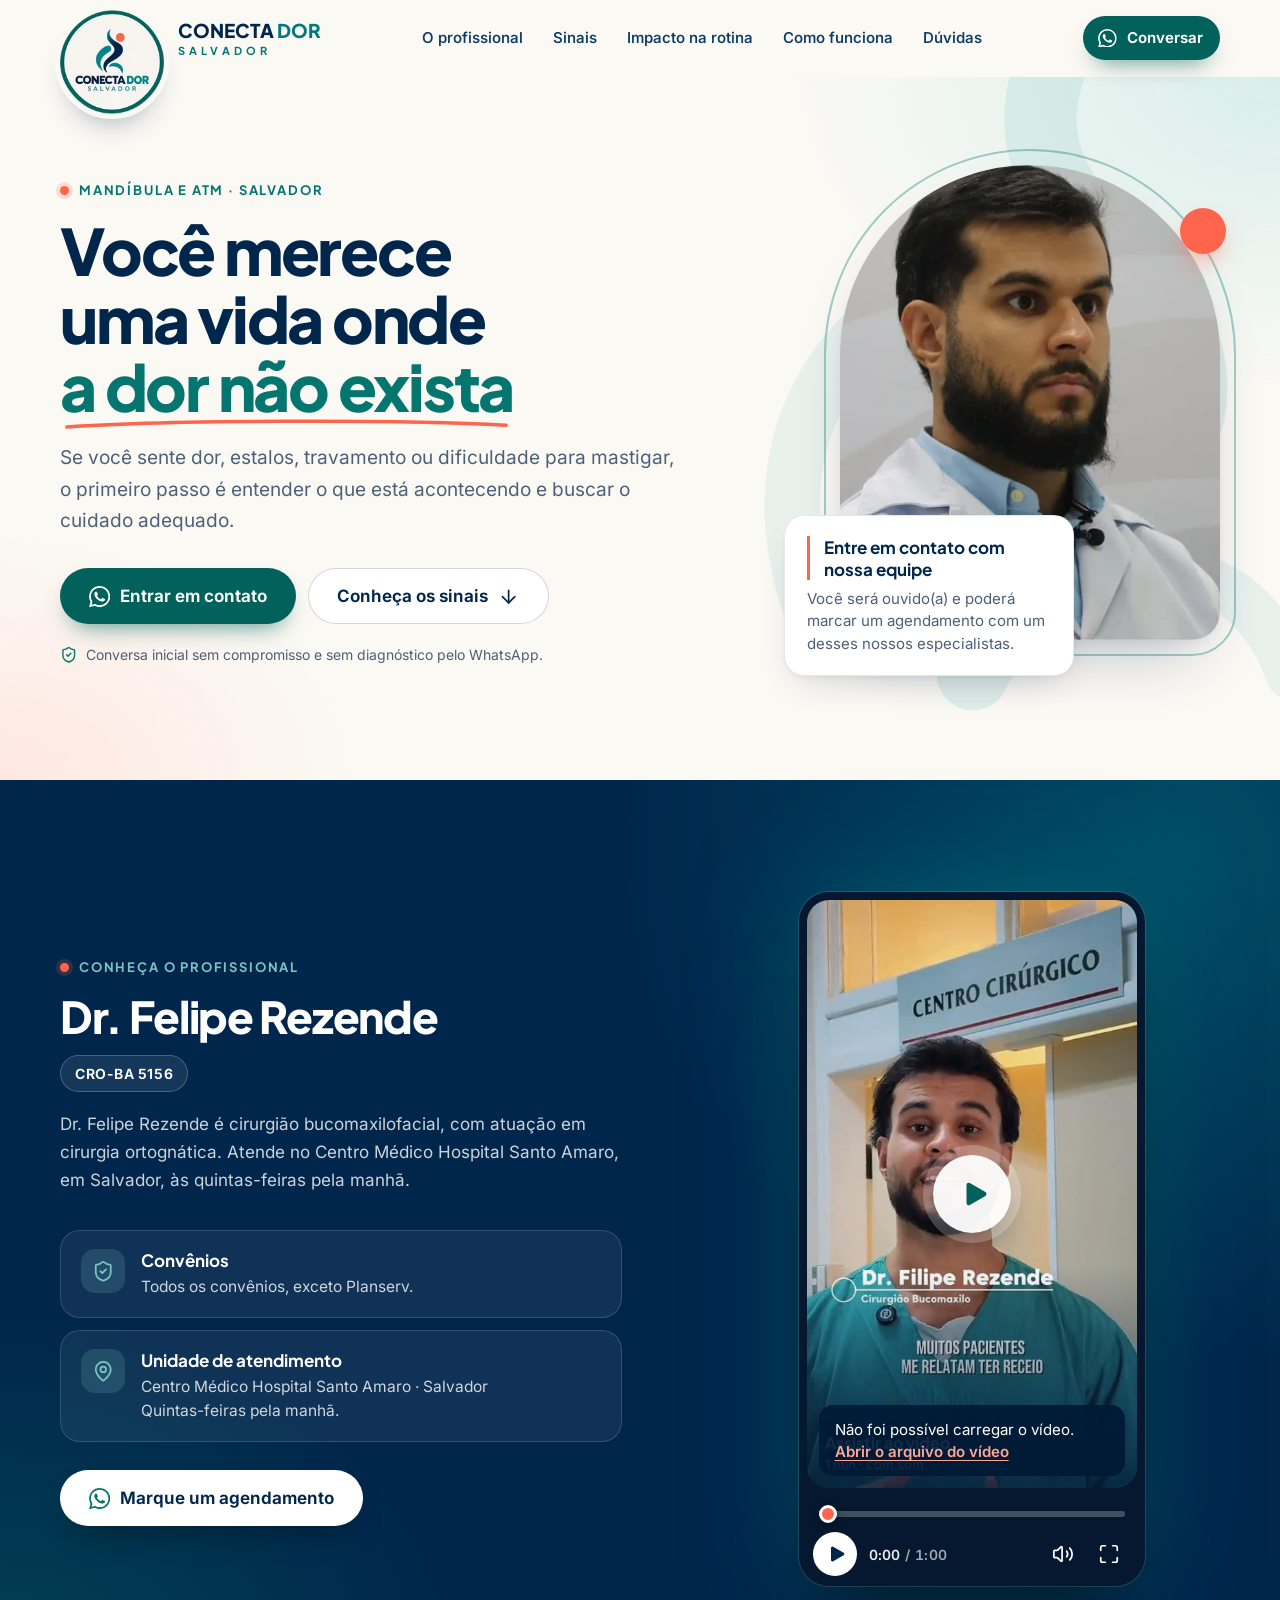
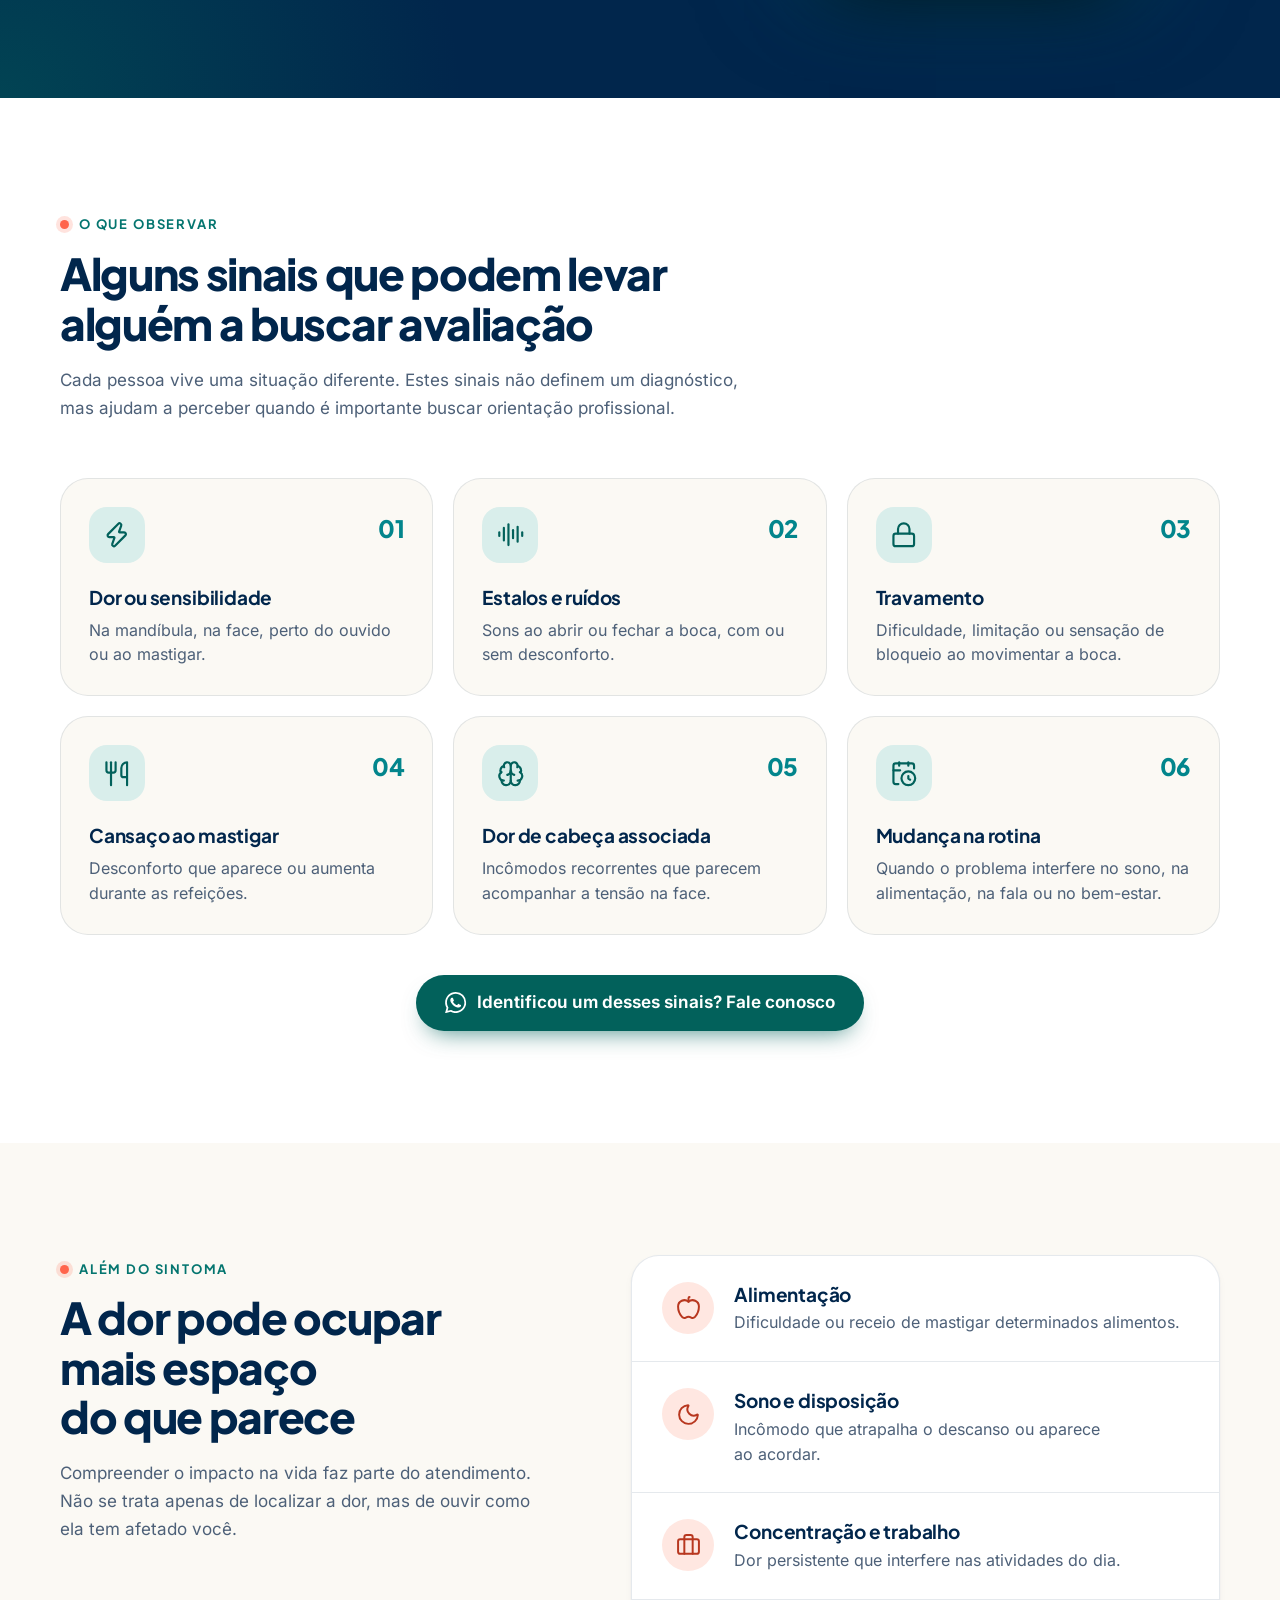
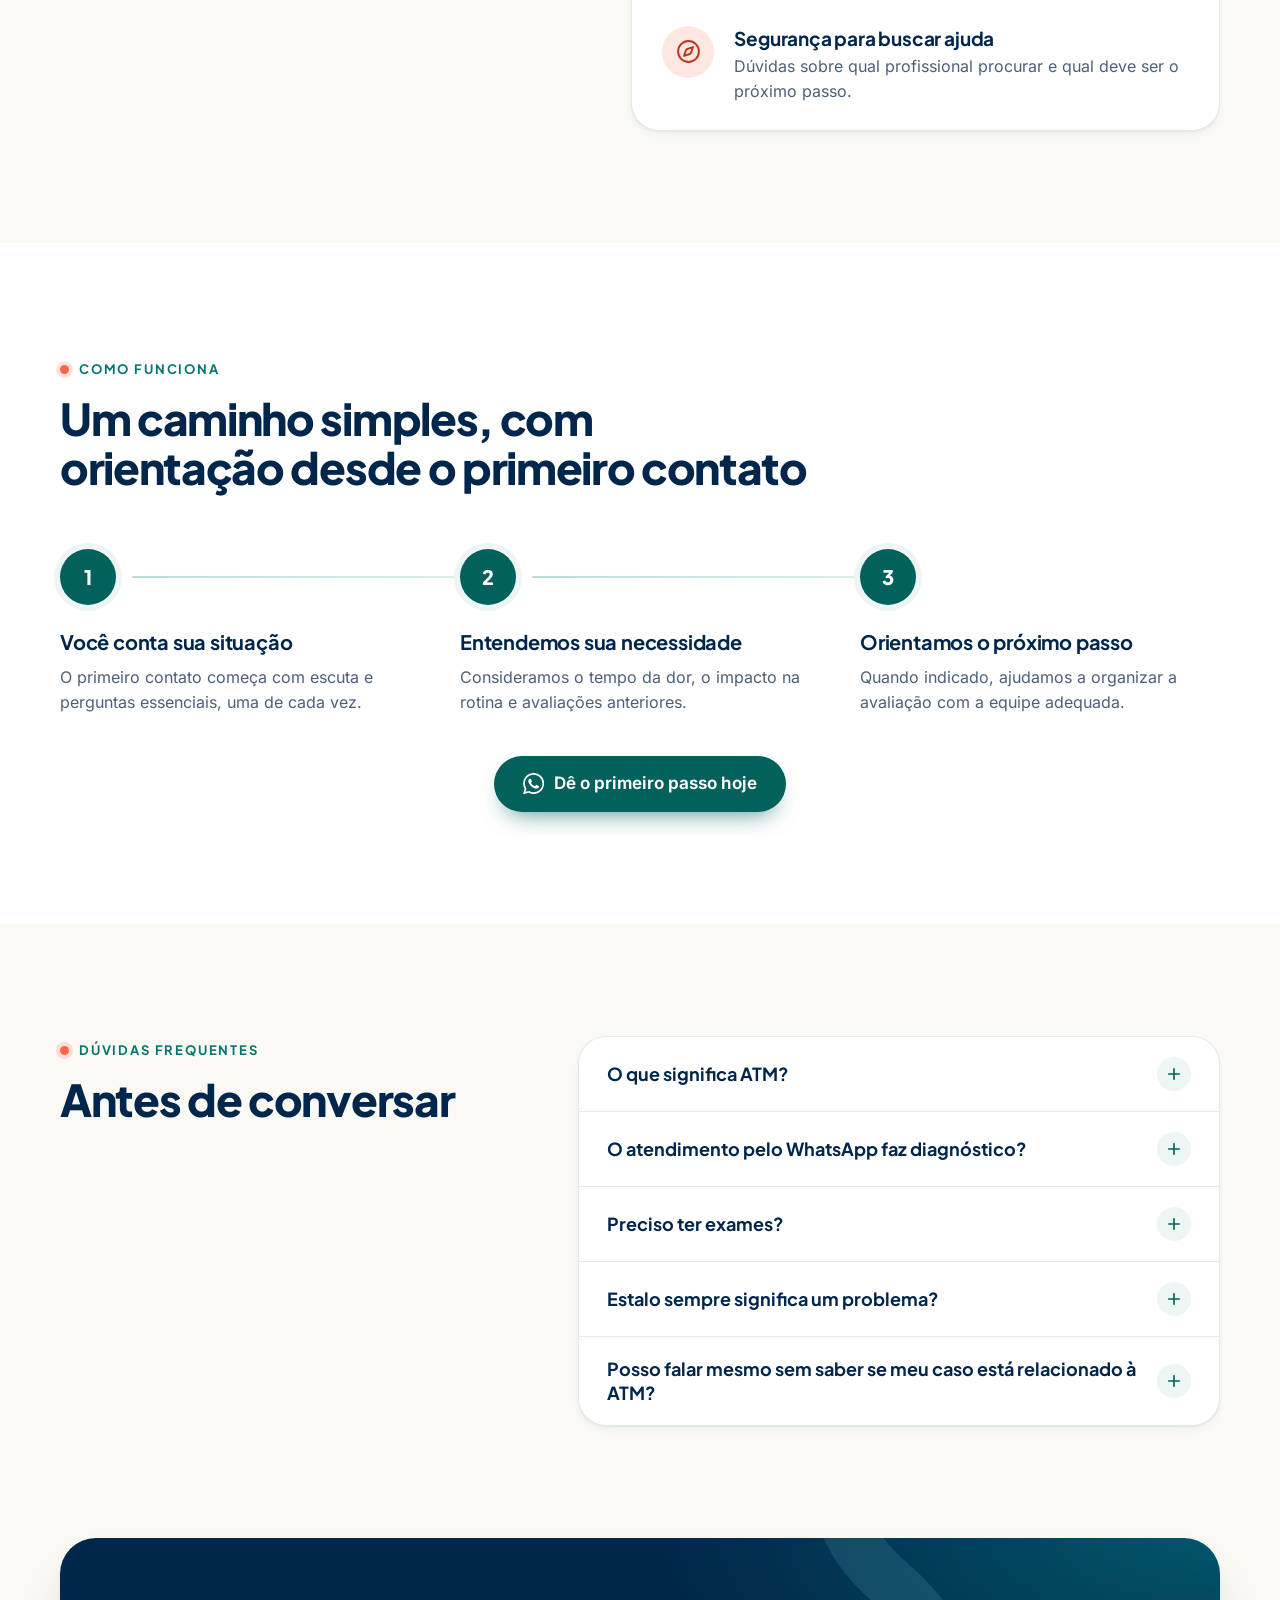
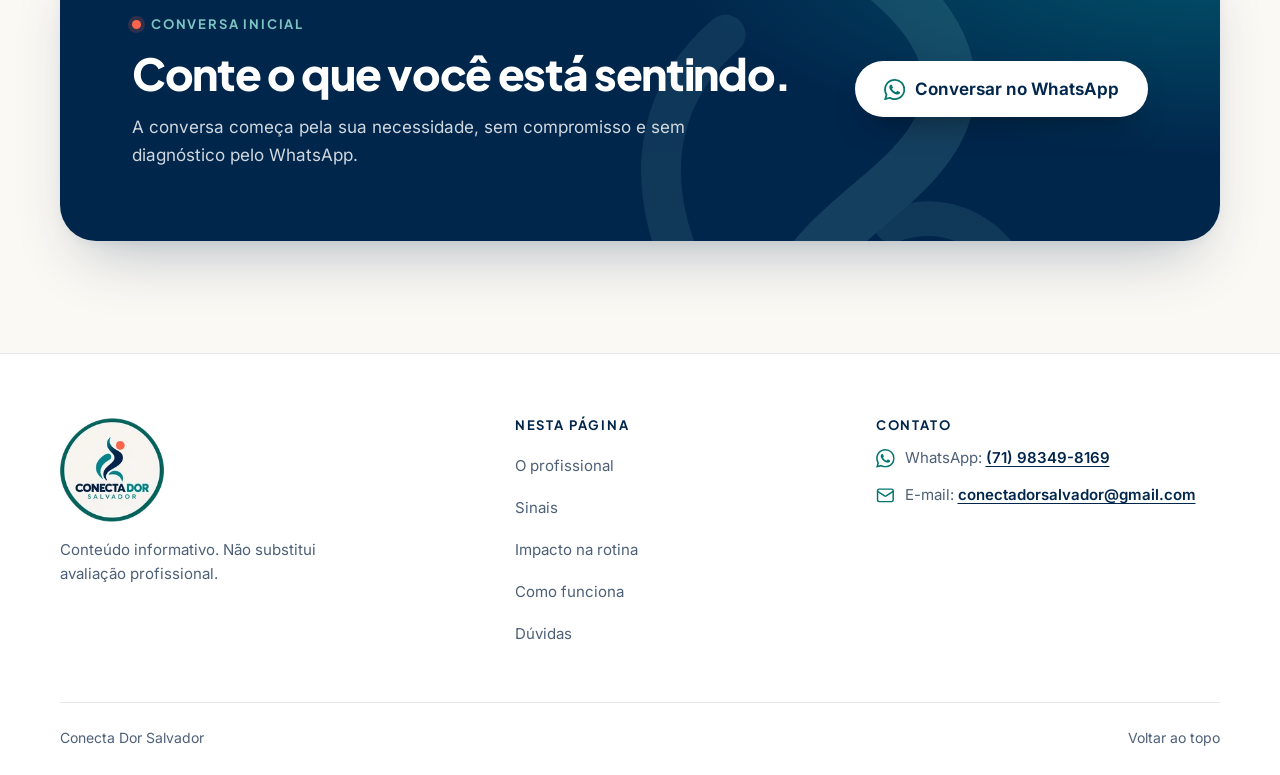
==== index.html @ 8e21bbf9 "Move o site para a raiz do repositório para o domínio voltar a responder A Hostinger publica a branc" ====
<!DOCTYPE html>
<html lang="pt-BR">
<head>
  <meta charset="utf-8">
  <meta name="viewport" content="width=device-width, initial-scale=1, viewport-fit=cover">
  <title>Conecta Dor Salvador · Orientação para dor na mandíbula e ATM</title>
  <meta name="description" content="Orientação inicial para quem sente dor, estalos, travamento ou desconforto na região da mandíbula e da ATM em Salvador.">
  <meta name="theme-color" content="#fbf9f4">
  <meta name="format-detection" content="telephone=no">
  <meta property="og:type" content="website">
  <meta property="og:locale" content="pt_BR">
  <meta property="og:site_name" content="Conecta Dor Salvador">
  <meta property="og:title" content="Conecta Dor Salvador">
  <meta property="og:description" content="Orientação inicial para quem sente dor, estalos, travamento ou desconforto na região da mandíbula e da ATM em Salvador.">

  <link rel="icon" type="image/png" sizes="32x32" href="assets/favicon-32.png">
  <link rel="icon" type="image/png" sizes="192x192" href="assets/favicon-192.png">
  <link rel="apple-touch-icon" href="assets/apple-touch-icon.png">

  <link rel="preload" href="assets/fonts/plus-jakarta-sans-latin-wght-normal.woff2" as="font" type="font/woff2" crossorigin>
  <link rel="preload" href="assets/fonts/inter-latin-wght-normal.woff2" as="font" type="font/woff2" crossorigin>
  <link rel="stylesheet" href="assets/css/styles.css?v=2">
  <script>document.documentElement.classList.add('js');</script>
  <script src="assets/js/main.js?v=2" defer></script>
</head>
<body id="topo">
  <a class="skip-link" href="#conteudo">Pular para o conteúdo</a>

  <!-- Ícones: Lucide (licença ISC) e Simple Icons (CC0). -->
  <svg class="sprite" aria-hidden="true" focusable="false" width="0" height="0">
    <symbol id="i-whatsapp" viewBox="0 0 24 24"><path fill="currentColor" stroke="none" d="M17.472 14.382c-.297-.149-1.758-.867-2.03-.967-.273-.099-.471-.148-.67.15-.197.297-.767.966-.94 1.164-.173.199-.347.223-.644.075-.297-.15-1.255-.463-2.39-1.475-.883-.788-1.48-1.761-1.653-2.059-.173-.297-.018-.458.13-.606.134-.133.298-.347.446-.52.149-.174.198-.298.298-.497.099-.198.05-.371-.025-.52-.075-.149-.669-1.612-.916-2.207-.242-.579-.487-.5-.669-.51-.173-.008-.371-.01-.57-.01-.198 0-.52.074-.792.372-.272.297-1.04 1.016-1.04 2.479 0 1.462 1.065 2.875 1.213 3.074.149.198 2.096 3.2 5.077 4.487.709.306 1.262.489 1.694.625.712.227 1.36.195 1.871.118.571-.085 1.758-.719 2.006-1.413.248-.694.248-1.289.173-1.413-.074-.124-.272-.198-.57-.347m-5.421 7.403h-.004a9.87 9.87 0 01-5.031-1.378l-.361-.214-3.741.982.998-3.648-.235-.374a9.86 9.86 0 01-1.51-5.26c.001-5.45 4.436-9.884 9.888-9.884 2.64 0 5.122 1.03 6.988 2.898a9.825 9.825 0 012.893 6.994c-.003 5.45-4.437 9.884-9.885 9.884m8.413-18.297A11.815 11.815 0 0012.05 0C5.495 0 .16 5.335.157 11.892c0 2.096.547 4.142 1.588 5.945L.057 24l6.305-1.654a11.882 11.882 0 005.683 1.448h.005c6.554 0 11.89-5.335 11.893-11.893a11.821 11.821 0 00-3.48-8.413Z"/></symbol>
    <symbol id="i-arrow-down" viewBox="0 0 24 24"><path d="M12 5v14"/><path d="m19 12-7 7-7-7"/></symbol>
    <symbol id="i-arrow-right" viewBox="0 0 24 24"><path d="M5 12h14"/><path d="m12 5 7 7-7 7"/></symbol>
    <symbol id="i-menu" viewBox="0 0 24 24"><path d="M4 6h16"/><path d="M4 12h16"/><path d="M4 18h16"/></symbol>
    <symbol id="i-close" viewBox="0 0 24 24"><path d="M18 6 6 18"/><path d="m6 6 12 12"/></symbol>
    <symbol id="i-plus" viewBox="0 0 24 24"><path d="M5 12h14"/><path d="M12 5v14"/></symbol>
    <symbol id="i-mail" viewBox="0 0 24 24"><path d="m22 7-8.991 5.727a2 2 0 0 1-2.009 0L2 7"/><rect x="2" y="4" width="20" height="16" rx="2"/></symbol>
    <symbol id="i-shield-check" viewBox="0 0 24 24"><path d="M20 13c0 5-3.5 7.5-7.66 8.95a1 1 0 0 1-.67-.01C7.5 20.5 4 18 4 13V6a1 1 0 0 1 1-1c2 0 4.5-1.2 6.24-2.72a1.17 1.17 0 0 1 1.52 0C14.51 3.81 17 5 19 5a1 1 0 0 1 1 1z"/><path d="m9 12 2 2 4-4"/></symbol>
    <symbol id="i-map-pin" viewBox="0 0 24 24"><path d="M20 10c0 4.993-5.539 10.193-7.399 11.799a1 1 0 0 1-1.202 0C9.539 20.193 4 14.993 4 10a8 8 0 0 1 16 0"/><circle cx="12" cy="10" r="3"/></symbol>
    <symbol id="i-calendar" viewBox="0 0 24 24"><path d="M8 2v3"/><path d="M16 2v3"/><rect x="3" y="3" width="18" height="18" rx="2"/><path d="M3 9h18"/><path d="M8 13h.01"/><path d="M12 13h.01"/><path d="M16 13h.01"/><path d="M8 17h.01"/><path d="M12 17h.01"/><path d="M16 17h.01"/></symbol>
    <symbol id="i-zap" viewBox="0 0 24 24"><path d="M15.914 4a1.5 1.5 0 00-2.474-1.561l-9 9A1.5 1.5 0 005.5 14h4.002a.5.5 0 01.471.666L8.086 20a1.5 1.5 0 002.475 1.56l9-9A1.5 1.5 0 0018.5 10h-3.997a.5.5 0 01-.472-.667z"/></symbol>
    <symbol id="i-audio" viewBox="0 0 24 24"><path d="M2 10v3"/><path d="M6 6v11"/><path d="M10 3v18"/><path d="M14 8v7"/><path d="M18 5v13"/><path d="M22 10v3"/></symbol>
    <symbol id="i-lock" viewBox="0 0 24 24"><rect width="18" height="11" x="3" y="11" rx="2" ry="2"/><path d="M7 11V7a5 5 0 0 1 10 0v4"/></symbol>
    <symbol id="i-utensils" viewBox="0 0 24 24"><path d="M3 2v7c0 1.1.9 2 2 2h4a2 2 0 0 0 2-2V2"/><path d="M7 2v20"/><path d="M21 15V2a5 5 0 0 0-5 5v6c0 1.1.9 2 2 2h3Zm0 0v7"/></symbol>
    <symbol id="i-brain" viewBox="0 0 24 24"><path d="M12 18V5"/><path d="M15 13a4.17 4.17 0 01-3-4 4.17 4.17 0 01-3 4"/><path d="M17.707 6.294A3 3 0 1012 5a3 3 0 10-5.707 1.294"/><path d="M17.996 5.125a4 4 0 012.526 5.77"/><path d="M18 18a4 4 0 002-7.465"/><path d="M19.967 17.482a4 4 0 11-7.967.517 4 4 0 11-7.967-.517"/><path d="M6 18a4 4 0 01-2-7.465"/><path d="M6.004 5.125a4 4 0 00-2.526 5.77"/></symbol>
    <symbol id="i-calendar-clock" viewBox="0 0 24 24"><path d="M16 14v2.2l1.6 1"/><path d="M16 2v3"/><path d="M21 7.338V5a2 2 0 00-2-2H5a2 2 0 00-2 2v14a2 2 0 002 2h2.338"/><path d="M3 9h5.859"/><path d="M8 2v3"/><circle cx="16" cy="16" r="6"/></symbol>
    <symbol id="i-apple" viewBox="0 0 24 24"><path d="M12 6.528V3a1 1 0 0 1 1-1h0"/><path d="M18.237 21A15 15 0 0 0 22 11a6 6 0 0 0-10-4.472A6 6 0 0 0 2 11a15.1 15.1 0 0 0 3.763 10 3 3 0 0 0 3.648.648 5.5 5.5 0 0 1 5.178 0A3 3 0 0 0 18.237 21"/></symbol>
    <symbol id="i-moon" viewBox="0 0 24 24"><path d="M20.985 12.486a9 9 0 1 1-9.473-9.472c.405-.022.617.46.402.803a6 6 0 0 0 8.268 8.268c.344-.215.825-.004.803.401"/></symbol>
    <symbol id="i-briefcase" viewBox="0 0 24 24"><path d="M16 20V4a2 2 0 0 0-2-2h-4a2 2 0 0 0-2 2v16"/><rect width="20" height="14" x="2" y="6" rx="2"/></symbol>
    <symbol id="i-compass" viewBox="0 0 24 24"><circle cx="12" cy="12" r="10"/><path d="m16.24 7.76-1.804 5.411a2 2 0 0 1-1.265 1.265L7.76 16.24l1.804-5.411a2 2 0 0 1 1.265-1.265z"/></symbol>
    <symbol id="i-play" viewBox="0 0 24 24"><path fill="currentColor" stroke="none" d="M6 4.75a1.75 1.75 0 0 1 2.63-1.51l12.5 7.25a1.75 1.75 0 0 1 0 3.02l-12.5 7.25A1.75 1.75 0 0 1 6 19.25z"/></symbol>
    <symbol id="i-pause" viewBox="0 0 24 24"><rect fill="currentColor" stroke="none" x="5" y="3.5" width="5" height="17" rx="1.5"/><rect fill="currentColor" stroke="none" x="14" y="3.5" width="5" height="17" rx="1.5"/></symbol>
    <symbol id="i-replay" viewBox="0 0 24 24"><path d="M3 12a9 9 0 1 0 9-9 9.75 9.75 0 0 0-6.74 2.74L3 8"/><path d="M3 3v5h5"/></symbol>
    <symbol id="i-volume" viewBox="0 0 24 24"><path d="M11 4.702a.705.705 0 0 0-1.203-.498L6.413 7.587A1.4 1.4 0 0 1 5.416 8H3a1 1 0 0 0-1 1v6a1 1 0 0 0 1 1h2.416a1.4 1.4 0 0 1 .997.413l3.383 3.384A.705.705 0 0 0 11 19.298z"/><path d="M16 9a5 5 0 0 1 0 6"/><path d="M19.364 18.364a9 9 0 0 0 0-12.728"/></symbol>
    <symbol id="i-volume-off" viewBox="0 0 24 24"><path d="M11 4.702a.7.7 0 0 0-1.203-.498L6.413 7.587A1.4 1.4 0 0 1 5.416 8H3a1 1 0 0 0-1 1v6a1 1 0 0 0 1 1h2.416a1.4 1.4 0 0 1 .997.413l3.383 3.384A.7.7 0 0 0 11 19.298z"/><path d="m16.5 14.5 5-5"/><path d="m16.5 9.5 5 5"/></symbol>
    <symbol id="i-maximize" viewBox="0 0 24 24"><path d="M8 3H5a2 2 0 0 0-2 2v3"/><path d="M21 8V5a2 2 0 0 0-2-2h-3"/><path d="M3 16v3a2 2 0 0 0 2 2h3"/><path d="M16 21h3a2 2 0 0 0 2-2v-3"/></symbol>
    <symbol id="i-minimize" viewBox="0 0 24 24"><path d="M8 3v3a2 2 0 0 1-2 2H3"/><path d="M21 8h-3a2 2 0 0 1-2-2V3"/><path d="M3 16h3a2 2 0 0 1 2 2v3"/><path d="M16 21v-3a2 2 0 0 1 2-2h3"/></symbol>
  </svg>

  <div class="scroll-sentinel" data-scroll-sentinel aria-hidden="true"></div>

  <header class="site-header" data-header>
    <div class="container site-header__inner">
      <a class="brand" href="#topo" aria-label="Conecta Dor Salvador: voltar ao início">
        <span class="brand__logo">
          <picture>
            <source type="image/webp" srcset="assets/logo-160.webp 160w, assets/logo-320.webp 320w" sizes="96px">
            <img src="assets/logo-320.png" alt="" width="320" height="320" decoding="async">
          </picture>
        </span>
        <span class="brand__name" aria-hidden="true">
          <span class="brand__title">Conecta <span>Dor</span></span>
          <span class="brand__place">Salvador</span>
        </span>
      </a>

      <nav class="site-nav" id="menu-principal" aria-label="Navegação principal" data-nav>
        <ul class="site-nav__list">
          <li><a href="#video-dr-felipe">O profissional</a></li>
          <li><a href="#sinais">Sinais</a></li>
          <li><a href="#impacto">Impacto na rotina</a></li>
          <li><a href="#como-funciona">Como funciona</a></li>
          <li><a href="#duvidas">Dúvidas</a></li>
        </ul>
        <div class="site-nav__extra">
          <a class="btn btn--primary btn--block" href="https://wa.me/5571983498169?text=Ol%C3%A1%21%20Vim%20pela%20p%C3%A1gina%20Conecta%20Dor%20Salvador%20e%20gostaria%20de%20conversar%20sobre%20o%20que%20estou%20sentindo." target="_blank" rel="noopener noreferrer">
            <svg class="icon" aria-hidden="true"><use href="#i-whatsapp"/></svg>
            Conversar no WhatsApp
          </a>
          <p class="site-nav__note">Centro Médico Hospital Santo Amaro · Salvador</p>
        </div>
      </nav>

      <div class="site-header__actions">
        <a class="btn btn--primary btn--sm header-cta" href="https://wa.me/5571983498169?text=Ol%C3%A1%21%20Vim%20pela%20p%C3%A1gina%20Conecta%20Dor%20Salvador%20e%20gostaria%20de%20conversar%20sobre%20o%20que%20estou%20sentindo." target="_blank" rel="noopener noreferrer" aria-label="Conversar com o Conecta Dor Salvador pelo WhatsApp">
          <svg class="icon" aria-hidden="true"><use href="#i-whatsapp"/></svg>
          <span class="header-cta__label">Conversar</span>
        </a>
        <button class="menu-toggle" type="button" aria-expanded="false" aria-controls="menu-principal" aria-label="Abrir menu" data-menu-toggle>
          <svg class="icon menu-toggle__open" aria-hidden="true"><use href="#i-menu"/></svg>
          <svg class="icon menu-toggle__close" aria-hidden="true"><use href="#i-close"/></svg>
        </button>
      </div>
    </div>
  </header>

  <main id="conteudo" tabindex="-1">

    <!-- Hero -->
    <section class="hero" aria-labelledby="hero-titulo">
      <div class="hero__decor" aria-hidden="true">
        <svg viewBox="0 0 600 600" fill="none"><path d="M318 22c-34 62-18 118 40 168 70 60 92 128 38 196-44 56-120 92-152 162" stroke="currentColor" stroke-width="60" stroke-linecap="round"/><path d="M168 250c-70 60-98 150-52 262" stroke="currentColor" stroke-width="46" stroke-linecap="round" opacity=".7"/><path d="M360 470c62-22 122 4 148 78" stroke="currentColor" stroke-width="40" stroke-linecap="round" opacity=".7"/></svg>
      </div>
      <div class="container hero__grid">
        <div class="hero__content">
          <p class="eyebrow"><span class="eyebrow__dot" aria-hidden="true"></span>Mandíbula e ATM · Salvador</p>
          <h1 id="hero-titulo">Você merece uma vida onde <span class="highlight">a dor não exista</span></h1>
          <p class="lead">Se você sente dor, estalos, travamento ou dificuldade para mastigar, o primeiro passo é entender o que está acontecendo e buscar o cuidado adequado.</p>
          <div class="actions">
            <a class="btn btn--primary btn--lg" href="https://wa.me/5571983498169?text=Ol%C3%A1%21%20Vim%20pela%20p%C3%A1gina%20Conecta%20Dor%20Salvador%20e%20gostaria%20de%20conversar%20sobre%20o%20que%20estou%20sentindo." target="_blank" rel="noopener noreferrer">
              <svg class="icon" aria-hidden="true"><use href="#i-whatsapp"/></svg>
              Entrar em contato
            </a>
            <a class="btn btn--ghost btn--lg" href="#sinais">
              Conheça os sinais
              <svg class="icon" aria-hidden="true"><use href="#i-arrow-down"/></svg>
            </a>
          </div>
          <p class="hero__note">
            <svg class="icon" aria-hidden="true"><use href="#i-shield-check"/></svg>
            Conversa inicial sem compromisso e sem diagnóstico pelo WhatsApp.
          </p>
        </div>

        <div class="hero__visual">
          <div class="portrait">
            <span class="portrait__ring" aria-hidden="true"></span>
            <span class="portrait__dot" aria-hidden="true"></span>
            <div class="portrait__frame">
              <picture>
                <source type="image/webp" srcset="assets/dr-felipe-retrato-400.webp 400w, assets/dr-felipe-retrato.webp 709w" sizes="(min-width: 900px) 360px, 96px">
                <img src="assets/dr-felipe-retrato.jpg" alt="Retrato do Dr. Felipe Rezende de jaleco" width="709" height="887" fetchpriority="high" decoding="async">
              </picture>
            </div>
          </div>
          <div class="contact-card">
            <strong>Entre em contato com nossa equipe</strong>
            <p>Você será ouvido(a) e poderá marcar um agendamento com um desses nossos especialistas.</p>
          </div>
        </div>
      </div>
    </section>

    <!-- Profissional + vídeo -->
    <section id="video-dr-felipe" class="section section--navy pro" aria-labelledby="pro-titulo">
      <div class="container pro__grid">
        <div class="pro__intro" data-reveal>
          <p class="eyebrow eyebrow--light"><span class="eyebrow__dot" aria-hidden="true"></span>Conheça o profissional</p>
          <h2 id="pro-titulo">Dr. Felipe Rezende</h2>
          <p class="professional-registration">CRO-BA 5156</p>
          <p class="section-intro">Dr. Felipe Rezende é cirurgião bucomaxilofacial, com atuação em cirurgia ortognática. Atende no Centro Médico Hospital Santo Amaro, em Salvador, às quintas-feiras pela manhã.</p>
          <!-- Antes de publicar: confirmar nome profissional e registro de especialidade com o responsável. CRO-BA 5156 informado por Rita. Tempo de atuação e número de pacientes só devem ser incluídos após comprovação. -->
        </div>

        <figure class="player" data-player data-reveal>
          <div class="player__stage" data-player-stage>
            <video class="player__video" controls playsinline preload="none" poster="assets/poster-video.jpg" width="480" height="854" aria-label="Vídeo do Dr. Felipe Rezende" data-duration="60">
              <source src="assets/video-dr-felipe.mp4" type="video/mp4">
              Seu navegador não reproduz este vídeo.
            </video>
            <div class="player__overlay" data-player-overlay aria-hidden="true" hidden>
              <span class="player__big">
                <svg class="icon player__big-play"><use href="#i-play"/></svg>
                <svg class="icon player__big-replay"><use href="#i-replay"/></svg>
              </span>
              <span class="player__hint"><span data-player-hint>Assistir ao vídeo</span><span class="player__hint-meta">1 min · com som</span></span>
            </div>
            <div class="player__spinner" aria-hidden="true"></div>
            <p class="player__error" role="alert" data-player-error hidden>Não foi possível carregar o vídeo. <a href="assets/video-dr-felipe.mp4">Abrir o arquivo do vídeo</a></p>
          </div>
          <div class="player__dock" role="group" aria-label="Controles do vídeo" data-player-dock hidden>
            <input class="player__seek" type="range" min="0" max="60" step="0.1" value="0" aria-label="Posição do vídeo" aria-valuetext="0:00 de 1:00" data-player-seek>
            <div class="player__row">
              <button class="player__btn player__btn--main" type="button" aria-label="Reproduzir" data-player-toggle>
                <svg class="icon player__icon-play" aria-hidden="true"><use href="#i-play"/></svg>
                <svg class="icon player__icon-pause" aria-hidden="true"><use href="#i-pause"/></svg>
              </button>
              <span class="player__time" aria-hidden="true"><span data-player-current>0:00</span><span class="player__time-sep">/</span><span data-player-total>1:00</span></span>
              <span class="player__spacer"></span>
              <button class="player__btn" type="button" aria-label="Silenciar" aria-pressed="false" data-player-mute>
                <svg class="icon player__icon-volume" aria-hidden="true"><use href="#i-volume"/></svg>
                <svg class="icon player__icon-muted" aria-hidden="true"><use href="#i-volume-off"/></svg>
              </button>
              <button class="player__btn" type="button" aria-label="Tela cheia" data-player-fullscreen>
                <svg class="icon player__icon-max" aria-hidden="true"><use href="#i-maximize"/></svg>
                <svg class="icon player__icon-min" aria-hidden="true"><use href="#i-minimize"/></svg>
              </button>
            </div>
          </div>
          <figcaption class="visually-hidden">Vídeo do Dr. Felipe Rezende, com cerca de 1 minuto de duração e legendas na imagem.</figcaption>
        </figure>

        <div class="pro__details" data-reveal>
          <dl class="facts">
            <div class="fact">
              <dt><span class="fact__icon" aria-hidden="true"><svg class="icon"><use href="#i-shield-check"/></svg></span>Convênios</dt>
              <dd>Todos os convênios, exceto Planserv.</dd>
            </div>
            <div class="fact">
              <dt><span class="fact__icon" aria-hidden="true"><svg class="icon"><use href="#i-map-pin"/></svg></span>Unidade de atendimento</dt>
              <dd>Centro Médico Hospital Santo Amaro · Salvador<br>Quintas-feiras pela manhã.</dd>
            </div>
          </dl>
          <a class="btn btn--light btn--lg" href="https://wa.me/5571983498169" target="_blank" rel="noopener noreferrer">
            <svg class="icon" aria-hidden="true"><use href="#i-whatsapp"/></svg>
            Marque um agendamento
          </a>
        </div>
      </div>
    </section>

    <!-- Sinais -->
    <section id="sinais" class="section section--white" aria-labelledby="sinais-titulo">
      <div class="container">
        <div class="section-head" data-reveal>
          <p class="eyebrow"><span class="eyebrow__dot" aria-hidden="true"></span>O que observar</p>
          <h2 id="sinais-titulo">Alguns sinais que podem levar alguém a buscar avaliação</h2>
          <p class="section-intro">Cada pessoa vive uma situação diferente. Estes sinais não definem um diagnóstico, mas ajudam a perceber quando é importante buscar orientação profissional.</p>
        </div>
        <ul class="signs" role="list">
          <li class="sign" data-reveal>
            <span class="sign__icon" aria-hidden="true"><svg class="icon"><use href="#i-zap"/></svg></span>
            <div class="sign__body">
              <span class="sign__num" aria-hidden="true">01</span>
              <h3>Dor ou sensibilidade</h3>
              <p>Na mandíbula, na face, perto do ouvido ou ao mastigar.</p>
            </div>
          </li>
          <li class="sign" data-reveal>
            <span class="sign__icon" aria-hidden="true"><svg class="icon"><use href="#i-audio"/></svg></span>
            <div class="sign__body">
              <span class="sign__num" aria-hidden="true">02</span>
              <h3>Estalos e ruídos</h3>
              <p>Sons ao abrir ou fechar a boca, com ou sem desconforto.</p>
            </div>
          </li>
          <li class="sign" data-reveal>
            <span class="sign__icon" aria-hidden="true"><svg class="icon"><use href="#i-lock"/></svg></span>
            <div class="sign__body">
              <span class="sign__num" aria-hidden="true">03</span>
              <h3>Travamento</h3>
              <p>Dificuldade, limitação ou sensação de bloqueio ao movimentar a boca.</p>
            </div>
          </li>
          <li class="sign" data-reveal>
            <span class="sign__icon" aria-hidden="true"><svg class="icon"><use href="#i-utensils"/></svg></span>
            <div class="sign__body">
              <span class="sign__num" aria-hidden="true">04</span>
              <h3>Cansaço ao mastigar</h3>
              <p>Desconforto que aparece ou aumenta durante as refeições.</p>
            </div>
          </li>
          <li class="sign" data-reveal>
            <span class="sign__icon" aria-hidden="true"><svg class="icon"><use href="#i-brain"/></svg></span>
            <div class="sign__body">
              <span class="sign__num" aria-hidden="true">05</span>
              <h3>Dor de cabeça associada</h3>
              <p>Incômodos recorrentes que parecem acompanhar a tensão na face.</p>
            </div>
          </li>
          <li class="sign" data-reveal>
            <span class="sign__icon" aria-hidden="true"><svg class="icon"><use href="#i-calendar-clock"/></svg></span>
            <div class="sign__body">
              <span class="sign__num" aria-hidden="true">06</span>
              <h3>Mudança na rotina</h3>
              <p>Quando o problema interfere no sono, na alimentação, na fala ou no bem-estar.</p>
            </div>
          </li>
        </ul>
        <div class="actions actions--center" data-reveal>
          <a class="btn btn--primary btn--lg" href="https://wa.me/5571983498169" target="_blank" rel="noopener noreferrer">
            <svg class="icon" aria-hidden="true"><use href="#i-whatsapp"/></svg>
            Identificou um desses sinais? Fale conosco
          </a>
        </div>
      </div>
    </section>

    <!-- Impacto -->
    <section id="impacto" class="section section--cream" aria-labelledby="impacto-titulo">
      <div class="container impact">
        <div class="impact__head" data-reveal>
          <p class="eyebrow"><span class="eyebrow__dot" aria-hidden="true"></span>Além do sintoma</p>
          <h2 id="impacto-titulo">A dor pode ocupar mais espaço do que parece</h2>
          <p class="section-intro">Compreender o impacto na vida faz parte do atendimento. Não se trata apenas de localizar a dor, mas de ouvir como ela tem afetado você.</p>
        </div>
        <ul class="impact__list" role="list">
          <li class="impact__item" data-reveal>
            <span class="impact__icon" aria-hidden="true"><svg class="icon"><use href="#i-apple"/></svg></span>
            <div>
              <h3>Alimentação</h3>
              <p>Dificuldade ou receio de mastigar determinados alimentos.</p>
            </div>
          </li>
          <li class="impact__item" data-reveal>
            <span class="impact__icon" aria-hidden="true"><svg class="icon"><use href="#i-moon"/></svg></span>
            <div>
              <h3>Sono e disposição</h3>
              <p>Incômodo que atrapalha o descanso ou aparece ao acordar.</p>
            </div>
          </li>
          <li class="impact__item" data-reveal>
            <span class="impact__icon" aria-hidden="true"><svg class="icon"><use href="#i-briefcase"/></svg></span>
            <div>
              <h3>Concentração e trabalho</h3>
              <p>Dor persistente que interfere nas atividades do dia.</p>
            </div>
          </li>
          <li class="impact__item" data-reveal>
            <span class="impact__icon" aria-hidden="true"><svg class="icon"><use href="#i-compass"/></svg></span>
            <div>
              <h3>Segurança para buscar ajuda</h3>
              <p>Dúvidas sobre qual profissional procurar e qual deve ser o próximo passo.</p>
            </div>
          </li>
        </ul>
      </div>
    </section>

    <!-- Como funciona -->
    <section id="como-funciona" class="section section--white" aria-labelledby="como-titulo">
      <div class="container">
        <div class="section-head" data-reveal>
          <p class="eyebrow"><span class="eyebrow__dot" aria-hidden="true"></span>Como funciona</p>
          <h2 id="como-titulo">Um caminho simples, com orientação desde o primeiro contato</h2>
        </div>
        <ol class="steps" role="list">
          <li class="step" data-reveal>
            <span class="step__num" aria-hidden="true">1</span>
            <div class="step__body">
              <h3>Você conta sua situação</h3>
              <p>O primeiro contato começa com escuta e perguntas essenciais, uma de cada vez.</p>
            </div>
          </li>
          <li class="step" data-reveal>
            <span class="step__num" aria-hidden="true">2</span>
            <div class="step__body">
              <h3>Entendemos sua necessidade</h3>
              <p>Consideramos o tempo da dor, o impacto na rotina e avaliações anteriores.</p>
            </div>
          </li>
          <li class="step" data-reveal>
            <span class="step__num" aria-hidden="true">3</span>
            <div class="step__body">
              <h3>Orientamos o próximo passo</h3>
              <p>Quando indicado, ajudamos a organizar a avaliação com a equipe adequada.</p>
            </div>
          </li>
        </ol>
        <div class="actions actions--center" data-reveal>
          <a class="btn btn--primary btn--lg" href="https://wa.me/5571983498169" target="_blank" rel="noopener noreferrer">
            <svg class="icon" aria-hidden="true"><use href="#i-whatsapp"/></svg>
            Dê o primeiro passo hoje
          </a>
        </div>
      </div>
    </section>

    <!-- Dúvidas -->
    <section id="duvidas" class="section section--cream" aria-labelledby="duvidas-titulo">
      <div class="container faq">
        <div class="faq__head" data-reveal>
          <p class="eyebrow"><span class="eyebrow__dot" aria-hidden="true"></span>Dúvidas frequentes</p>
          <h2 id="duvidas-titulo">Antes de conversar</h2>
        </div>
        <div class="faq__list" data-reveal>
          <details name="duvidas">
            <summary>O que significa ATM?<span class="faq__mark" aria-hidden="true"><svg class="icon"><use href="#i-plus"/></svg></span></summary>
            <p>ATM é a sigla para articulação temporomandibular, que liga a mandíbula ao crânio e participa de movimentos como falar, mastigar e abrir ou fechar a boca.</p>
          </details>
          <details name="duvidas">
            <summary>O atendimento pelo WhatsApp faz diagnóstico?<span class="faq__mark" aria-hidden="true"><svg class="icon"><use href="#i-plus"/></svg></span></summary>
            <p>Não. O WhatsApp é usado para acolher, compreender a necessidade inicial e orientar o próximo passo. O diagnóstico e a indicação de tratamento dependem de avaliação profissional.</p>
          </details>
          <details name="duvidas">
            <summary>Preciso ter exames?<span class="faq__mark" aria-hidden="true"><svg class="icon"><use href="#i-plus"/></svg></span></summary>
            <p>Você pode informar se já possui exames ou avaliações anteriores. A equipe orientará o que é necessário para sua situação.</p>
          </details>
          <details name="duvidas">
            <summary>Estalo sempre significa um problema?<span class="faq__mark" aria-hidden="true"><svg class="icon"><use href="#i-plus"/></svg></span></summary>
            <p>Nem todo estalo tem a mesma causa ou importância. A presença de dor, travamento, limitação ou impacto na rotina ajuda a orientar a necessidade de avaliação.</p>
          </details>
          <details name="duvidas">
            <summary>Posso falar mesmo sem saber se meu caso está relacionado à ATM?<span class="faq__mark" aria-hidden="true"><svg class="icon"><use href="#i-plus"/></svg></span></summary>
            <p>Sim. Conte o que está sentindo. O atendimento inicial ajuda a compreender sua necessidade e a direcionar o cuidado adequado.</p>
          </details>
        </div>
      </div>
    </section>

    <!-- Conversa inicial -->
    <section id="conversar" class="section section--cream section--cta" aria-labelledby="cta-titulo">
      <div class="container">
        <div class="cta" data-reveal>
          <div class="cta__decor" aria-hidden="true">
            <svg viewBox="0 0 600 600" fill="none"><path d="M318 22c-34 62-18 118 40 168 70 60 92 128 38 196-44 56-120 92-152 162" stroke="currentColor" stroke-width="60" stroke-linecap="round"/><path d="M168 250c-70 60-98 150-52 262" stroke="currentColor" stroke-width="46" stroke-linecap="round" opacity=".7"/><path d="M360 470c62-22 122 4 148 78" stroke="currentColor" stroke-width="40" stroke-linecap="round" opacity=".7"/></svg>
          </div>
          <div class="cta__text">
            <p class="eyebrow eyebrow--light"><span class="eyebrow__dot" aria-hidden="true"></span>Conversa inicial</p>
            <h2 id="cta-titulo">Conte o que você está sentindo.</h2>
            <p>A conversa começa pela sua necessidade, sem compromisso e sem diagnóstico pelo WhatsApp.</p>
          </div>
          <a class="btn btn--light btn--lg" href="https://wa.me/5571983498169?text=Ol%C3%A1%21%20Vim%20pela%20p%C3%A1gina%20Conecta%20Dor%20Salvador%20e%20gostaria%20de%20conversar%20sobre%20o%20que%20estou%20sentindo." target="_blank" rel="noopener noreferrer" aria-label="Conversar no WhatsApp com o Conecta Dor Salvador">
            <svg class="icon" aria-hidden="true"><use href="#i-whatsapp"/></svg>
            Conversar no WhatsApp
          </a>
        </div>
      </div>
    </section>
  </main>

  <footer class="site-footer">
    <div class="container site-footer__grid">
      <div class="site-footer__brand">
        <picture>
          <source type="image/webp" srcset="assets/logo-160.webp 160w, assets/logo-320.webp 320w" sizes="104px">
          <img src="assets/logo-320.png" alt="Logomarca circular Conecta Dor Salvador" width="320" height="320" loading="lazy" decoding="async">
        </picture>
        <p>Conteúdo informativo. Não substitui avaliação profissional.</p>
      </div>
      <nav class="site-footer__nav" aria-label="Seções da página">
        <h2 class="site-footer__title">Nesta página</h2>
        <ul role="list">
          <li><a href="#video-dr-felipe">O profissional</a></li>
          <li><a href="#sinais">Sinais</a></li>
          <li><a href="#impacto">Impacto na rotina</a></li>
          <li><a href="#como-funciona">Como funciona</a></li>
          <li><a href="#duvidas">Dúvidas</a></li>
        </ul>
      </nav>
      <div class="site-footer__contact">
        <h2 class="site-footer__title">Contato</h2>
        <ul role="list">
          <li>
            <svg class="icon" aria-hidden="true"><use href="#i-whatsapp"/></svg>
            <span>WhatsApp: <a href="https://wa.me/5571983498169" target="_blank" rel="noopener noreferrer">(71) 98349-8169</a></span>
          </li>
          <li>
            <svg class="icon" aria-hidden="true"><use href="#i-mail"/></svg>
            <span>E-mail: <a href="mailto:conectadorsalvador@gmail.com">conectadorsalvador@gmail.com</a></span>
          </li>
        </ul>
      </div>
    </div>
    <div class="container site-footer__bottom">
      <span>Conecta Dor Salvador</span>
      <a href="#topo">Voltar ao topo</a>
    </div>
  </footer>
</body>
</html>
---- assets/css/styles.css ----
/* ==========================================================================
   Conecta Dor Salvador · folha de estilos
   Paleta e formas derivadas da logomarca (azul-marinho, verde-azulado, coral e creme).
   Estrutura: tokens · base · componentes · cabeçalho · seções · player · rodapé · movimento
   ========================================================================== */

/* ---------- Fontes (locais, sem requisições externas) ---------- */
@font-face {
  font-family: "Plus Jakarta Sans";
  font-style: normal;
  font-weight: 200 800;
  font-display: swap;
  src: url("../fonts/plus-jakarta-sans-latin-wght-normal.woff2") format("woff2");
}

@font-face {
  font-family: "Inter";
  font-style: normal;
  font-weight: 100 900;
  font-display: swap;
  src: url("../fonts/inter-latin-wght-normal.woff2") format("woff2");
}

/* ---------- Tokens ---------- */
:root {
  color-scheme: light;

  /* Cores da marca */
  --navy-950: #011a36;
  --navy-900: #01264c;
  --navy-800: #0b3a66;
  --teal-800: #024f4b;
  --teal-700: #02615b;
  --teal-600: #04756f;
  --teal-500: #02858c;
  --teal-wordmark: #007a7f;
  --teal-300: #7cc4c2;
  --teal-200: #b9dedb;
  --teal-100: #d9eeeb;
  --teal-50: #edf6f4;
  --coral-500: #ff654c;
  --coral-300: #ffa797;
  --coral-100: #ffe7e1;
  --cream-50: #fbf9f4;
  --cream-100: #f8f5f1;
  --cream-200: #f0ebe1;
  --white: #fff;

  /* Papéis */
  --bg: var(--cream-50);
  --ink: var(--navy-900);
  --text: #24405c;
  --muted: #4d6078;
  --line: rgba(1, 38, 76, .1);
  --line-strong: rgba(1, 38, 76, .18);
  --focus: var(--navy-900);

  /* Tipografia */
  --font-display: "Plus Jakarta Sans", "Segoe UI", system-ui, -apple-system, sans-serif;
  --font-body: "Inter", system-ui, -apple-system, "Segoe UI", Roboto, sans-serif;

  /* Forma e profundidade */
  --radius-sm: 14px;
  --radius-md: 20px;
  --radius-lg: 28px;
  --radius-xl: 36px;
  --shadow-sm: 0 1px 2px rgba(1, 38, 76, .06), 0 4px 12px -4px rgba(1, 38, 76, .08);
  --shadow-md: 0 2px 4px rgba(1, 38, 76, .04), 0 16px 36px -14px rgba(1, 38, 76, .2);
  --shadow-lg: 0 4px 8px rgba(1, 38, 76, .04), 0 32px 64px -24px rgba(1, 38, 76, .3);

  /* Layout */
  --header-h: 64px;
  --logo-size: 46px;
  --gutter: 20px;
  --section-y: 64px;
  --ease: cubic-bezier(.2, .7, .2, 1);
}

@media (min-width: 600px) {
  :root {
    --gutter: 32px;
    --section-y: 80px;
  }
}

@media (min-width: 900px) {
  :root {
    --header-h: 76px;
    --logo-size: 56px;
    --gutter: 40px;
    --section-y: 112px;
  }
}

/* ---------- Base ---------- */
*,
*::before,
*::after {
  box-sizing: border-box;
}

html {
  -webkit-text-size-adjust: 100%;
  text-size-adjust: 100%;
  /* Âncoras nunca ficam escondidas atrás do cabeçalho fixo */
  scroll-padding-top: var(--header-h);
}

body {
  margin: 0;
  background: var(--bg);
  color: var(--text);
  font-family: var(--font-body);
  font-size: 1rem;
  line-height: 1.65;
  -webkit-font-smoothing: antialiased;
  -moz-osx-font-smoothing: grayscale;
}

h1,
h2,
h3 {
  margin: 0;
  color: var(--ink);
  font-family: var(--font-display);
  font-weight: 800;
  text-wrap: balance;
}

h1 {
  font-size: clamp(2.125rem, 1.25rem + 4.2vw, 4rem);
  line-height: 1.06;
  letter-spacing: -.035em;
}

h2 {
  font-size: clamp(1.75rem, 1.25rem + 2.3vw, 2.75rem);
  line-height: 1.12;
  letter-spacing: -.03em;
}

h3 {
  font-size: 1.125rem;
  font-weight: 700;
  line-height: 1.3;
  letter-spacing: -.01em;
}

p {
  margin: 0;
  text-wrap: pretty;
}

a {
  color: inherit;
  text-underline-offset: .2em;
}

img,
svg,
video {
  display: block;
  max-width: 100%;
}

img {
  height: auto;
}

ul,
ol,
dl,
dd,
figure {
  margin: 0;
  padding: 0;
}

ul[role="list"],
ol[role="list"] {
  list-style: none;
}

button,
input {
  font: inherit;
  color: inherit;
}

[hidden] {
  display: none !important;
}

:focus-visible {
  outline: 3px solid var(--focus);
  outline-offset: 3px;
  border-radius: 6px;
}

::selection {
  background: var(--teal-200);
  color: var(--navy-900);
}

.container {
  width: min(1160px, 100% - 2 * var(--gutter));
  margin-inline: auto;
}

.visually-hidden {
  position: absolute;
  width: 1px;
  height: 1px;
  margin: -1px;
  padding: 0;
  overflow: hidden;
  clip-path: inset(50%);
  white-space: nowrap;
  border: 0;
}

.sprite {
  position: absolute;
  width: 0;
  height: 0;
  overflow: hidden;
}

.icon {
  width: 1.25em;
  height: 1.25em;
  flex: none;
  fill: none;
  stroke: currentColor;
  stroke-width: 1.9;
  stroke-linecap: round;
  stroke-linejoin: round;
}

.skip-link {
  position: fixed;
  top: 10px;
  left: 10px;
  z-index: 200;
  padding: 12px 18px;
  border-radius: 999px;
  background: var(--navy-900);
  color: var(--white);
  font-weight: 600;
  text-decoration: none;
  transform: translateY(-200%);
}

.skip-link:focus {
  transform: none;
  --focus: var(--coral-500);
}

main:focus {
  outline: none;
}

.scroll-sentinel {
  position: absolute;
  top: 0;
  left: 0;
  width: 1px;
  height: 40px;
  pointer-events: none;
}

/* ---------- Componentes ---------- */
.eyebrow {
  display: inline-flex;
  align-items: center;
  gap: 10px;
  margin-bottom: 16px;
  color: var(--teal-600);
  font-family: var(--font-display);
  font-size: .8125rem;
  font-weight: 700;
  letter-spacing: .14em;
  line-height: 1.3;
  text-transform: uppercase;
}

.eyebrow__dot {
  width: 9px;
  height: 9px;
  flex: none;
  border-radius: 50%;
  background: var(--coral-500);
  box-shadow: 0 0 0 4px rgba(255, 101, 76, .18);
}

.eyebrow--light {
  color: var(--teal-300);
}

.section-intro {
  max-width: 62ch;
  margin-top: 18px;
  color: var(--muted);
  font-size: 1.0625rem;
}

.btn {
  display: inline-flex;
  align-items: center;
  justify-content: center;
  gap: 10px;
  min-height: 48px;
  padding: 12px 22px;
  border: 1.5px solid transparent;
  border-radius: 999px;
  font-family: var(--font-body);
  font-size: 1rem;
  font-weight: 650;
  line-height: 1.25;
  text-align: center;
  text-decoration: none;
  cursor: pointer;
  transition: background-color .2s var(--ease), border-color .2s var(--ease), box-shadow .2s var(--ease), transform .2s var(--ease);
}

.btn:active {
  transform: translateY(1px) scale(.99);
}

.btn--sm {
  min-height: 44px;
  padding: 9px 18px;
  font-size: .9375rem;
}

.btn--lg {
  min-height: 56px;
  padding: 15px 28px;
  font-size: 1.0625rem;
}

.btn--block {
  width: 100%;
}

.btn--primary {
  background: var(--teal-700);
  color: var(--white);
  box-shadow: 0 12px 24px -12px rgba(2, 97, 91, .75);
}

.btn--ghost {
  border-color: var(--line-strong);
  background: var(--white);
  color: var(--ink);
}

.btn--light {
  background: var(--white);
  color: var(--ink);
  box-shadow: 0 16px 32px -16px rgba(0, 0, 0, .5);
}

.btn--light .icon {
  color: var(--teal-600);
}

@media (hover: hover) {
  .btn--primary:hover {
    background: var(--teal-800);
    box-shadow: 0 16px 28px -12px rgba(2, 97, 91, .8);
    transform: translateY(-2px);
  }

  .btn--ghost:hover {
    border-color: var(--teal-600);
    background: var(--teal-50);
  }

  .btn--light:hover {
    background: var(--teal-50);
    transform: translateY(-2px);
  }
}

.actions {
  display: flex;
  flex-wrap: wrap;
  gap: 12px;
  margin-top: 32px;
}

.actions--center {
  justify-content: center;
  margin-top: 40px;
}

@media (max-width: 599.98px) {
  .actions .btn {
    width: 100%;
  }
}

/* ---------- Cabeçalho fixo ---------- */
.site-header {
  position: sticky;
  top: 0;
  z-index: 100;
  background: rgba(251, 249, 244, .88);
  -webkit-backdrop-filter: saturate(1.6) blur(14px);
  backdrop-filter: saturate(1.6) blur(14px);
  border-bottom: 1px solid transparent;
  transition: border-color .25s var(--ease), box-shadow .25s var(--ease), background-color .25s var(--ease);
}

.site-header.is-scrolled,
.site-header.is-menu-open {
  border-bottom-color: var(--line);
  /* Mais opaco ao rolar: mantém o cabeçalho nítido sobre as seções escuras */
  background: rgba(251, 249, 244, .95);
  box-shadow: 0 10px 30px -18px rgba(1, 38, 76, .35);
}

.site-header.is-menu-open {
  background: var(--cream-50);
}

.site-header__inner {
  display: flex;
  align-items: center;
  justify-content: space-between;
  gap: 16px;
  height: var(--header-h);
}

.brand {
  display: flex;
  align-items: center;
  gap: 10px;
  height: var(--header-h);
  color: var(--ink);
  text-decoration: none;
}

.brand__logo {
  position: relative;
  z-index: 2;
  flex: none;
  align-self: flex-start;
  width: var(--logo-size);
  height: var(--logo-size);
  margin-top: calc((var(--header-h) - var(--logo-size)) / 2);
  border-radius: 50%;
  transition: width .28s var(--ease), height .28s var(--ease), box-shadow .28s var(--ease);
}

.brand__logo img {
  width: 100%;
  height: 100%;
}

.brand__name {
  display: flex;
  flex-direction: column;
  gap: 5px;
  font-family: var(--font-display);
  line-height: 1;
  text-transform: uppercase;
}

.brand__title {
  color: var(--navy-900);
  font-size: 1.0625rem;
  font-weight: 800;
  letter-spacing: .005em;
  white-space: nowrap;
}

@media (max-width: 359.98px) {
  :root {
    --logo-size: 42px;
    --gutter: 16px;
  }

  .brand {
    gap: 8px;
  }

  .brand__title {
    font-size: .9375rem;
  }

  .brand__place {
    font-size: .5625rem;
  }
}

.brand__title span {
  color: var(--teal-wordmark);
}

.brand__place {
  color: var(--teal-600);
  font-size: .625rem;
  font-weight: 700;
  letter-spacing: .36em;
}

.site-header__actions {
  display: flex;
  align-items: center;
  gap: 8px;
}

.header-cta {
  width: 44px;
  padding: 0;
}

.header-cta__label {
  display: none;
}

@media (min-width: 420px) {
  .header-cta {
    width: auto;
    padding: 9px 16px 9px 14px;
  }

  .header-cta__label {
    display: inline;
  }
}

.menu-toggle {
  display: none;
  place-items: center;
  width: 44px;
  height: 44px;
  padding: 0;
  border: 1.5px solid var(--line-strong);
  border-radius: 50%;
  background: var(--white);
  color: var(--ink);
  cursor: pointer;
  transition: background-color .2s var(--ease), border-color .2s var(--ease);
}

.js .menu-toggle {
  display: grid;
}

.menu-toggle .icon {
  grid-area: 1 / 1;
  width: 22px;
  height: 22px;
  transition: opacity .2s var(--ease), transform .2s var(--ease);
}

.menu-toggle__close {
  opacity: 0;
  transform: rotate(-45deg) scale(.7);
}

.menu-toggle[aria-expanded="true"] {
  border-color: var(--teal-600);
  background: var(--teal-50);
}

.menu-toggle[aria-expanded="true"] .menu-toggle__open {
  opacity: 0;
  transform: rotate(45deg) scale(.7);
}

.menu-toggle[aria-expanded="true"] .menu-toggle__close {
  opacity: 1;
  transform: none;
}

.site-nav__list {
  display: flex;
  flex-direction: column;
  margin: 0;
  padding: 0;
  list-style: none;
}

.site-nav a:not(.btn) {
  text-decoration: none;
}

/* Navegação em painel (celular e tablet) */
@media (max-width: 1099.98px) {
  .site-nav {
    position: absolute;
    top: 100%;
    right: 0;
    left: 0;
    z-index: 1;
    max-height: calc(100vh - var(--header-h));
    max-height: calc(100dvh - var(--header-h));
    padding: 4px var(--gutter) 24px;
    overflow-y: auto;
    overscroll-behavior: contain;
    border-bottom: 1px solid var(--line);
    background: var(--cream-50);
    box-shadow: 0 30px 40px -24px rgba(1, 38, 76, .4);
    opacity: 0;
    visibility: hidden;
    transform: translateY(-8px);
    transition: opacity .22s var(--ease), transform .22s var(--ease), visibility 0s linear .22s;
  }

  .site-header.is-menu-open .site-nav {
    opacity: 1;
    visibility: visible;
    transform: none;
    transition-delay: 0s;
  }

  /* Véu sobre o conteúdo enquanto o menu está aberto */
  .site-header::after {
    content: "";
    position: absolute;
    top: 100%;
    right: 0;
    left: 0;
    height: 100vh;
    background: rgba(1, 26, 54, .38);
    opacity: 0;
    pointer-events: none;
    transition: opacity .22s var(--ease);
  }

  .site-header.is-menu-open::after {
    opacity: 1;
    pointer-events: auto;
  }

  .site-nav__list a {
    display: flex;
    align-items: center;
    justify-content: space-between;
    min-height: 56px;
    border-bottom: 1px solid var(--line);
    color: var(--ink);
    font-family: var(--font-display);
    font-size: 1.125rem;
    font-weight: 700;
  }

  .site-nav__list a::after {
    content: "";
    width: 9px;
    height: 9px;
    margin-right: 6px;
    border-top: 2px solid var(--teal-600);
    border-right: 2px solid var(--teal-600);
    transform: rotate(45deg);
  }

  .site-nav__list a[aria-current] {
    color: var(--teal-700);
  }

  .site-nav__extra {
    margin-top: 20px;
  }

  .site-nav__note {
    margin-top: 14px;
    color: var(--muted);
    font-size: .875rem;
    text-align: center;
  }
}

/* Navegação em linha (desktop) */
@media (min-width: 1100px) {
  .js .menu-toggle,
  .site-nav__extra {
    display: none;
  }

  .site-nav {
    margin-inline: auto;
  }

  .site-nav__list {
    flex-direction: row;
    gap: 2px;
  }

  .site-nav__list a {
    display: block;
    padding: 9px 14px;
    border-radius: 999px;
    color: var(--navy-800);
    font-size: .9375rem;
    font-weight: 550;
    transition: background-color .2s var(--ease), color .2s var(--ease);
  }

  .site-nav__list a:hover {
    background: rgba(2, 133, 140, .1);
    color: var(--teal-800);
  }

  .site-nav__list a[aria-current] {
    background: var(--teal-100);
    color: var(--teal-800);
  }
}

/* No topo da página o logotipo aparece maior; ao rolar, recolhe para a barra. */
@media (min-width: 900px) {
  .js .site-header:not(.is-scrolled):not(.is-menu-open) .brand__logo {
    width: 104px;
    height: 104px;
    box-shadow: 0 0 0 5px var(--cream-50), 0 18px 30px -14px rgba(1, 38, 76, .45);
  }

  /* Com o logotipo grande (que já traz o nome), o texto ao lado só aparece na versão compacta */
  .js .site-header:not(.is-scrolled):not(.is-menu-open) .brand__name {
    opacity: 0;
    visibility: hidden;
    transform: translateX(-10px);
    transition: opacity .2s var(--ease), transform .2s var(--ease), visibility 0s linear .2s;
  }

  .brand {
    gap: 14px;
    min-width: 232px;
  }

  .brand__name {
    transition: opacity .3s var(--ease) .08s, transform .3s var(--ease) .08s;
  }

  .brand__title {
    font-size: 1.1875rem;
  }

  .brand__place {
    font-size: .6875rem;
  }
}

/* ---------- Seções ---------- */
.section {
  position: relative;
  padding-block: var(--section-y);
}

.section--white {
  background: var(--white);
}

.section--cream {
  background: var(--cream-50);
}

.section--navy {
  --focus: var(--white);
  background:
    radial-gradient(70% 90% at 92% 8%, rgba(2, 133, 140, .42), transparent 62%),
    radial-gradient(60% 70% at 0% 100%, rgba(2, 97, 91, .5), transparent 60%),
    var(--navy-900);
  color: rgba(255, 255, 255, .82);
}

.section--navy h2,
.section--navy h3 {
  color: var(--white);
}

.section-head {
  max-width: 760px;
  margin-bottom: 40px;
}

@media (min-width: 900px) {
  .section-head {
    margin-bottom: 56px;
  }
}

/* ---------- Hero ---------- */
.hero {
  position: relative;
  overflow: hidden;
  overflow: clip;
  padding: 36px 0 56px;
  background:
    radial-gradient(60% 70% at 100% 0%, var(--teal-100), transparent 65%),
    radial-gradient(40% 50% at 0% 100%, var(--coral-100), transparent 70%),
    var(--cream-50);
}

.hero__decor {
  position: absolute;
  top: -40px;
  right: -180px;
  width: 520px;
  color: var(--teal-200);
  opacity: .35;
  pointer-events: none;
}

.hero__grid {
  position: relative;
  display: grid;
  gap: 32px;
}

.hero .eyebrow {
  margin-bottom: 18px;
}

.highlight {
  padding-bottom: .08em;
  color: var(--teal-600);
  background: url("data:image/svg+xml,%3Csvg xmlns='http://www.w3.org/2000/svg' viewBox='0 0 200 12' preserveAspectRatio='none'%3E%3Cpath d='M3 8.5C48 2.5 150 2 197 7' fill='none' stroke='%23ff654c' stroke-width='3.5' stroke-linecap='round' vector-effect='non-scaling-stroke'/%3E%3C/svg%3E") no-repeat 0 100% / 100% .22em;
  -webkit-box-decoration-break: clone;
  box-decoration-break: clone;
}

.lead {
  max-width: 54ch;
  margin-top: 22px;
  color: var(--muted);
  font-size: 1.0625rem;
}

.hero__note {
  display: flex;
  align-items: flex-start;
  gap: 8px;
  margin-top: 20px;
  color: var(--muted);
  font-size: .875rem;
  line-height: 1.5;
}

.hero__note .icon {
  margin-top: .08em;
  color: var(--teal-600);
}

/* Cartão de contato — no celular, compacto e horizontal */
.hero__visual {
  display: grid;
  grid-template-columns: auto 1fr;
  align-items: center;
  gap: 16px;
  padding: 14px 18px 14px 14px;
  border: 1px solid var(--line);
  border-radius: var(--radius-lg);
  background: var(--white);
  box-shadow: var(--shadow-sm);
}

.portrait {
  position: relative;
}

.portrait__frame {
  width: 84px;
  height: 84px;
  overflow: hidden;
  border-radius: 50%;
  background: var(--teal-100);
  box-shadow: 0 0 0 3px var(--white), 0 0 0 5px var(--teal-600);
}

.portrait__frame img {
  width: 100%;
  height: 100%;
  object-fit: cover;
  object-position: 58% 22%;
}

.portrait__ring,
.portrait__dot {
  display: none;
}

.contact-card strong {
  display: block;
  color: var(--ink);
  font-family: var(--font-display);
  font-size: 1rem;
  font-weight: 700;
  line-height: 1.3;
}

.contact-card p {
  margin-top: 4px;
  color: var(--muted);
  font-size: .875rem;
  line-height: 1.5;
}

@media (min-width: 600px) {
  .hero {
    padding: 56px 0 72px;
  }

  .lead {
    font-size: 1.1875rem;
  }

  .hero__visual {
    max-width: 520px;
    gap: 20px;
    padding: 18px 24px 18px 18px;
  }

  .portrait__frame {
    width: 104px;
    height: 104px;
  }
}

@media (min-width: 900px) {
  .hero {
    padding: 88px 0 104px;
  }

  .hero__decor {
    top: -60px;
    right: -120px;
    width: 720px;
    opacity: .4;
  }

  .hero__grid {
    grid-template-columns: minmax(0, 1.15fr) minmax(0, .85fr);
    align-items: center;
    gap: clamp(40px, 6vw, 96px);
  }

  /* No desktop, o retrato ganha moldura em arco e o cartão flutua sobre ele */
  .hero__visual {
    position: relative;
    display: block;
    justify-self: end;
    width: min(100%, 380px);
    max-width: none;
    margin-bottom: 36px;
    padding: 0;
    border: 0;
    border-radius: 0;
    background: none;
    box-shadow: none;
  }

  .portrait__frame {
    width: 100%;
    height: auto;
    aspect-ratio: 709 / 887;
    border-radius: 190px 190px var(--radius-lg) var(--radius-lg);
    box-shadow: var(--shadow-lg);
  }

  .portrait__frame img {
    object-position: 50% 50%;
  }

  .portrait__ring {
    display: block;
    position: absolute;
    inset: -16px;
    border: 2px solid var(--teal-600);
    border-radius: 206px 206px 44px 44px;
    opacity: .35;
  }

  .portrait__dot {
    display: block;
    position: absolute;
    top: 9%;
    right: -6px;
    z-index: 1;
    width: 46px;
    height: 46px;
    border-radius: 50%;
    background: var(--coral-500);
    box-shadow: 0 12px 24px -8px rgba(255, 101, 76, .7);
  }

  .contact-card {
    position: absolute;
    bottom: -36px;
    left: -56px;
    width: 290px;
    padding: 20px 22px;
    border: 1px solid var(--line);
    border-radius: var(--radius-md);
    background: var(--white);
    box-shadow: var(--shadow-md);
  }

  .contact-card strong {
    padding-left: 14px;
    border-left: 3px solid var(--coral-500);
    font-size: 1.0625rem;
  }

  .contact-card p {
    margin-top: 8px;
    font-size: .9375rem;
  }
}

/* ---------- Profissional + vídeo ---------- */
.pro__grid {
  display: grid;
  gap: 36px;
}

.professional-registration {
  display: inline-flex;
  align-items: center;
  margin-top: 14px;
  padding: 6px 14px;
  border: 1px solid rgba(255, 255, 255, .22);
  border-radius: 999px;
  background: rgba(255, 255, 255, .08);
  color: var(--white);
  font-size: .875rem;
  font-weight: 650;
  letter-spacing: .04em;
}

.section--navy .section-intro {
  color: rgba(255, 255, 255, .8);
}

.facts {
  display: grid;
  gap: 12px;
}

.fact {
  position: relative;
  min-height: 80px;
  padding: 18px 20px 18px 80px;
  border: 1px solid rgba(255, 255, 255, .14);
  border-radius: var(--radius-md);
  background: rgba(255, 255, 255, .06);
}

.fact__icon {
  position: absolute;
  top: 18px;
  left: 20px;
  display: grid;
  place-items: center;
  width: 44px;
  height: 44px;
  border-radius: 14px;
  background: rgba(124, 196, 194, .18);
  color: var(--teal-300);
  font-size: 1.125rem;
}

.fact dt {
  color: var(--white);
  font-family: var(--font-display);
  font-size: 1.0625rem;
  font-weight: 700;
  line-height: 1.3;
}

.fact dd {
  margin-top: 4px;
  color: rgba(255, 255, 255, .8);
  font-size: .9688rem;
  line-height: 1.55;
}

.pro__details .btn {
  margin-top: 28px;
}

@media (max-width: 599.98px) {
  .pro__details .btn {
    width: 100%;
  }
}

@media (min-width: 900px) {
  .pro__grid {
    grid-template-columns: minmax(0, 1fr) auto;
    grid-template-areas:
      "intro player"
      "details player";
    column-gap: clamp(48px, 8vw, 120px);
    row-gap: 36px;
    align-items: start;
  }

  .pro__intro {
    grid-area: intro;
    align-self: end;
  }

  .pro__details {
    grid-area: details;
  }

  .player {
    grid-area: player;
    align-self: center;
  }
}

/* ---------- Player de vídeo ---------- */
.player {
  /* Altura do vídeo limitada pela tela: o player sempre cabe inteiro na janela */
  --stage-reserve: 170px;
  --stage-max: 640px;
  --stage-h: clamp(320px, calc(100vh - var(--header-h) - var(--stage-reserve)), var(--stage-max));
  position: relative;
  width: min(100%, calc(var(--stage-h) * 9 / 16 + 16px));
  margin-inline: auto;
  padding: 8px;
  border-radius: 30px;
  background: #06182f;
  box-shadow:
    0 0 0 1px rgba(255, 255, 255, .12),
    0 40px 70px -30px rgba(0, 0, 0, .7),
    0 0 110px -10px rgba(2, 133, 140, .55);
}

@supports (height: 100svh) {
  .player {
    --stage-h: clamp(320px, calc(100svh - var(--header-h) - var(--stage-reserve)), var(--stage-max));
  }
}

@media (min-width: 900px) {
  /* No desktop o player divide a tela com o título da seção: reserva o espaçamento superior */
  .player {
    --stage-reserve: 236px;
    --stage-max: 600px;
  }
}

.player__stage {
  position: relative;
  aspect-ratio: 9 / 16;
  overflow: hidden;
  border-radius: 22px;
  background: #020d1b;
}

.player__video {
  width: 100%;
  height: 100%;
  object-fit: contain;
  background: #020d1b;
}

.player.is-enhanced .player__stage {
  cursor: pointer;
  -webkit-tap-highlight-color: transparent;
}

.player__overlay {
  position: absolute;
  inset: 0;
  display: grid;
  place-items: center;
  background: linear-gradient(to top, rgba(1, 26, 54, .78), rgba(1, 26, 54, 0) 38%);
  pointer-events: none;
  transition: opacity .25s var(--ease);
}

.player__big {
  display: grid;
  place-items: center;
  width: 78px;
  height: 78px;
  border-radius: 50%;
  background: rgba(255, 255, 255, .95);
  color: var(--teal-700);
  box-shadow: 0 0 0 10px rgba(255, 255, 255, .22), 0 20px 40px -10px rgba(0, 0, 0, .55);
  transition: transform .25s var(--ease), opacity .25s var(--ease);
}

.player__big .icon {
  grid-area: 1 / 1;
  width: 30px;
  height: 30px;
}

.player__big-play {
  margin-left: 4px;
}

.player__big-replay {
  display: none;
  stroke-width: 2.2;
}

.player__hint {
  position: absolute;
  right: 18px;
  bottom: 16px;
  left: 18px;
  display: flex;
  flex-direction: column;
  gap: 2px;
  color: var(--white);
  font-family: var(--font-display);
  font-size: 1rem;
  font-weight: 700;
  line-height: 1.3;
}

.player__hint-meta {
  color: rgba(255, 255, 255, .8);
  font-family: var(--font-body);
  font-size: .8125rem;
  font-weight: 500;
  white-space: nowrap;
}

@media (hover: hover) {
  .player__stage:hover .player__big {
    transform: scale(1.06);
  }
}

/* Estados */
.player.is-playing .player__overlay {
  opacity: 0;
}

.player.is-started:not(.is-ended) .player__overlay {
  background: rgba(1, 26, 54, .28);
}

.player.is-started:not(.is-ended) .player__hint {
  display: none;
}

.player.is-ended .player__big-play {
  display: none;
}

.player.is-ended .player__big-replay {
  display: block;
}

.player__spinner {
  position: absolute;
  top: 50%;
  left: 50%;
  width: 54px;
  height: 54px;
  margin: -27px 0 0 -27px;
  border: 4px solid rgba(255, 255, 255, .28);
  border-top-color: var(--white);
  border-radius: 50%;
  opacity: 0;
  pointer-events: none;
  animation: player-spin .9s linear infinite paused;
}

.player.is-loading .player__spinner {
  opacity: 1;
  animation-play-state: running;
}

.player.is-loading .player__big {
  opacity: 0;
}

@keyframes player-spin {
  to {
    transform: rotate(360deg);
  }
}

.player__error {
  position: absolute;
  inset: auto 12px 12px;
  padding: 14px 16px;
  border-radius: 14px;
  background: rgba(1, 26, 54, .92);
  color: var(--white);
  font-size: .9375rem;
  line-height: 1.45;
}

.player__error a {
  color: var(--coral-300);
  font-weight: 600;
}

/* Barra de controles */
.player__dock {
  --focus: var(--white);
  padding: 10px 6px 2px;
  color: var(--white);
}

.player__row {
  display: flex;
  align-items: center;
  gap: 2px;
  margin-top: 2px;
}

.player__spacer {
  flex: 1;
}

.player__btn {
  display: grid;
  place-items: center;
  flex: none;
  width: 44px;
  height: 44px;
  padding: 0;
  border: 0;
  border-radius: 50%;
  background: transparent;
  color: var(--white);
  cursor: pointer;
  transition: background-color .2s var(--ease), transform .2s var(--ease);
}

.player__btn .icon {
  grid-area: 1 / 1;
  width: 22px;
  height: 22px;
}

.player__btn--main {
  background: var(--white);
  color: var(--navy-900);
}

.player__btn--main .icon {
  width: 20px;
  height: 20px;
}

.player__btn--main .player__icon-play {
  margin-left: 2px;
}

@media (hover: hover) {
  .player__btn:hover {
    background: rgba(255, 255, 255, .14);
  }

  .player__btn--main:hover {
    background: var(--teal-100);
  }
}

.player__btn:active {
  transform: scale(.94);
}

.player__icon-pause,
.player__icon-muted,
.player__icon-min,
.player.is-playing .player__icon-play,
.player.is-muted .player__icon-volume,
.player.is-fullscreen .player__icon-max {
  display: none;
}

.player.is-playing .player__icon-pause,
.player.is-muted .player__icon-muted,
.player.is-fullscreen .player__icon-min {
  display: block;
}

.player__time {
  display: inline-flex;
  gap: 5px;
  margin-left: 10px;
  color: rgba(255, 255, 255, .92);
  font-size: .875rem;
  font-weight: 600;
  font-variant-numeric: tabular-nums;
  letter-spacing: .01em;
}

.player__time-sep,
.player__time [data-player-total] {
  color: rgba(255, 255, 255, .62);
}

/* Barra de progresso (input range estilizado; área de toque de 32px) */
.player__seek {
  --progress: 0%;
  display: block;
  width: calc(100% - 12px);
  height: 32px;
  margin: 0 6px;
  padding: 0;
  background: transparent;
  cursor: pointer;
  -webkit-appearance: none;
  appearance: none;
  /* arrastar na horizontal move o vídeo; na vertical a página continua rolando */
  touch-action: pan-y;
}

.player__seek::-webkit-slider-runnable-track {
  height: 6px;
  border-radius: 999px;
  background: linear-gradient(to right, var(--coral-500) var(--progress), rgba(255, 255, 255, .24) var(--progress));
}

.player__seek::-moz-range-track {
  height: 6px;
  border-radius: 999px;
  background: rgba(255, 255, 255, .24);
}

.player__seek::-moz-range-progress {
  height: 6px;
  border-radius: 999px;
  background: var(--coral-500);
}

.player__seek::-webkit-slider-thumb {
  width: 18px;
  height: 18px;
  margin-top: -6px;
  border: 3px solid var(--white);
  border-radius: 50%;
  background: var(--coral-500);
  box-shadow: 0 2px 8px rgba(0, 0, 0, .45);
  -webkit-appearance: none;
  appearance: none;
  transition: transform .15s var(--ease);
}

.player__seek::-moz-range-thumb {
  width: 12px;
  height: 12px;
  border: 3px solid var(--white);
  border-radius: 50%;
  background: var(--coral-500);
  box-shadow: 0 2px 8px rgba(0, 0, 0, .45);
}

.player__seek:active::-webkit-slider-thumb {
  transform: scale(1.2);
}

.player__seek:focus-visible {
  outline-offset: 0;
  border-radius: 999px;
}

/* Tela cheia */
.player:fullscreen {
  display: flex;
  flex-direction: column;
  width: 100vw;
  height: 100vh;
  padding: 0;
  border-radius: 0;
  background: #000;
  box-shadow: none;
}

.player:fullscreen .player__stage {
  flex: 1;
  min-height: 0;
  aspect-ratio: auto;
  border-radius: 0;
  background: #000;
}

.player:fullscreen .player__video {
  background: #000;
}

.player:fullscreen .player__dock {
  width: min(100%, 720px);
  margin-inline: auto;
  padding: 10px 14px calc(10px + env(safe-area-inset-bottom));
}

.player:-webkit-full-screen {
  display: flex;
  flex-direction: column;
  width: 100vw;
  height: 100vh;
  padding: 0;
  border-radius: 0;
  background: #000;
  box-shadow: none;
}

.player:-webkit-full-screen .player__stage {
  flex: 1;
  min-height: 0;
  aspect-ratio: auto;
  border-radius: 0;
  background: #000;
}

.player:-webkit-full-screen .player__video {
  background: #000;
}

.player:-webkit-full-screen .player__dock {
  width: min(100%, 720px);
  margin-inline: auto;
  padding: 10px 14px calc(10px + env(safe-area-inset-bottom));
}

/* ---------- Sinais ---------- */
.signs {
  display: grid;
  gap: 12px;
}

.sign {
  position: relative;
  display: flex;
  align-items: flex-start;
  gap: 16px;
  padding: 18px;
  border: 1px solid var(--line);
  border-radius: var(--radius-md);
  background: var(--cream-50);
  transition: border-color .25s var(--ease), box-shadow .25s var(--ease), transform .25s var(--ease), background-color .25s var(--ease);
}

.sign__icon {
  display: grid;
  place-items: center;
  flex: none;
  width: 48px;
  height: 48px;
  border-radius: 16px;
  background: var(--teal-100);
  color: var(--teal-700);
  font-size: 1.1875rem;
  transition: background-color .25s var(--ease), color .25s var(--ease);
}

.sign__num {
  display: block;
  margin-bottom: 2px;
  color: var(--teal-600);
  font-family: var(--font-display);
  font-size: .75rem;
  font-weight: 800;
  letter-spacing: .12em;
}

.sign p {
  margin-top: 4px;
  color: var(--muted);
  font-size: .9688rem;
  line-height: 1.55;
}

@media (min-width: 600px) {
  .signs {
    grid-template-columns: repeat(2, minmax(0, 1fr));
    gap: 16px;
  }

  .sign {
    padding: 22px;
  }
}

@media (min-width: 900px) {
  .signs {
    grid-template-columns: repeat(3, minmax(0, 1fr));
    gap: 20px;
  }

  .sign {
    flex-direction: column;
    gap: 22px;
    padding: 28px;
    border-radius: var(--radius-lg);
  }

  .sign__icon {
    width: 56px;
    height: 56px;
    border-radius: 18px;
    font-size: 1.375rem;
  }

  .sign__num {
    position: absolute;
    top: 30px;
    right: 28px;
    margin: 0;
    color: var(--teal-500);
    font-size: 1.5rem;
    letter-spacing: -.02em;
  }

  .sign h3 {
    font-size: 1.1875rem;
  }

  .sign p {
    margin-top: 8px;
    font-size: 1rem;
  }
}

@media (hover: hover) {
  .sign:hover {
    border-color: var(--teal-200);
    background: var(--white);
    box-shadow: var(--shadow-md);
    transform: translateY(-3px);
  }

  .sign:hover .sign__icon {
    background: var(--teal-700);
    color: var(--white);
  }
}

/* ---------- Impacto ---------- */
.impact {
  display: grid;
  gap: 32px;
}

.impact__list {
  display: grid;
  border: 1px solid var(--line);
  border-radius: var(--radius-lg);
  background: var(--white);
  box-shadow: var(--shadow-sm);
}

.impact__item {
  display: flex;
  align-items: flex-start;
  gap: 16px;
  padding: 20px;
}

.impact__item + .impact__item {
  border-top: 1px solid var(--line);
}

.impact__icon {
  display: grid;
  place-items: center;
  flex: none;
  width: 46px;
  height: 46px;
  border-radius: 50%;
  background: var(--coral-100);
  color: #b8371f;
  font-size: 1.125rem;
}

.impact__item p {
  margin-top: 4px;
  color: var(--muted);
  font-size: .9688rem;
  line-height: 1.55;
}

@media (min-width: 900px) {
  .impact {
    grid-template-columns: minmax(0, .9fr) minmax(0, 1.1fr);
    align-items: start;
    gap: clamp(48px, 7vw, 104px);
  }

  .impact__head {
    position: sticky;
    top: calc(var(--header-h) + 40px);
  }

  .impact__item {
    gap: 20px;
    padding: 26px 30px;
  }

  .impact__icon {
    width: 52px;
    height: 52px;
    font-size: 1.25rem;
  }

  .impact__item h3 {
    font-size: 1.1875rem;
  }

  .impact__item p {
    font-size: 1rem;
  }
}

/* ---------- Como funciona ---------- */
.steps {
  display: grid;
  counter-reset: step;
}

.step {
  position: relative;
  display: flex;
  gap: 18px;
  padding-bottom: 28px;
}

.step:last-child {
  padding-bottom: 0;
}

/* Linha que conecta os passos */
.step:not(:last-child)::before {
  content: "";
  position: absolute;
  top: 52px;
  bottom: 4px;
  left: 23px;
  width: 2px;
  border-radius: 2px;
  background: linear-gradient(var(--teal-200), var(--teal-100));
}

.step__num {
  position: relative;
  display: grid;
  place-items: center;
  flex: none;
  width: 48px;
  height: 48px;
  border-radius: 50%;
  background: var(--teal-700);
  color: var(--white);
  font-family: var(--font-display);
  font-size: 1.125rem;
  font-weight: 800;
  box-shadow: 0 0 0 6px var(--teal-50);
}

.step__body {
  padding-top: 8px;
}

.step p {
  margin-top: 6px;
  color: var(--muted);
  font-size: .9688rem;
  line-height: 1.6;
}

@media (min-width: 900px) {
  .steps {
    grid-template-columns: repeat(3, minmax(0, 1fr));
    gap: 40px;
  }

  .step {
    flex-direction: column;
    gap: 24px;
    padding-bottom: 0;
  }

  .step:not(:last-child)::before {
    top: 27px;
    right: -40px;
    bottom: auto;
    left: 72px;
    width: auto;
    height: 2px;
    background: linear-gradient(to right, var(--teal-200), var(--teal-100));
  }

  .step__num {
    width: 56px;
    height: 56px;
    font-size: 1.25rem;
  }

  .step__body {
    padding-top: 0;
    padding-right: 12px;
  }

  .step h3 {
    font-size: 1.25rem;
  }

  .step p {
    margin-top: 10px;
    font-size: 1rem;
  }
}

/* ---------- Dúvidas ---------- */
.faq {
  display: grid;
  gap: 28px;
}

.faq__list {
  overflow: hidden;
  border: 1px solid var(--line);
  border-radius: var(--radius-lg);
  background: var(--white);
  box-shadow: var(--shadow-sm);
}

.faq details + details {
  border-top: 1px solid var(--line);
}

.faq summary {
  display: flex;
  align-items: center;
  justify-content: space-between;
  gap: 16px;
  min-height: 64px;
  padding: 16px 20px;
  color: var(--ink);
  font-family: var(--font-display);
  font-size: 1.0625rem;
  font-weight: 700;
  line-height: 1.35;
  list-style: none;
  cursor: pointer;
  transition: color .2s var(--ease), background-color .2s var(--ease);
}

.faq summary::-webkit-details-marker {
  display: none;
}

.faq summary:focus-visible {
  outline-offset: -4px;
  border-radius: 12px;
}

.faq__mark {
  display: grid;
  place-items: center;
  flex: none;
  width: 34px;
  height: 34px;
  border-radius: 50%;
  background: var(--teal-50);
  color: var(--teal-700);
  transition: transform .3s var(--ease), background-color .2s var(--ease), color .2s var(--ease);
}

.faq__mark .icon {
  width: 18px;
  height: 18px;
  stroke-width: 2.2;
}

.faq details[open] summary {
  color: var(--teal-700);
}

.faq details[open] .faq__mark {
  background: var(--teal-700);
  color: var(--white);
  transform: rotate(45deg);
}

.faq details p {
  max-width: 68ch;
  padding: 0 20px 22px;
  color: var(--muted);
}

@media (hover: hover) {
  .faq details:not([open]) summary:hover {
    background: var(--teal-50);
  }
}

@media (min-width: 900px) {
  .faq {
    grid-template-columns: minmax(0, .8fr) minmax(0, 1.2fr);
    align-items: start;
    gap: clamp(48px, 7vw, 104px);
  }

  .faq__head {
    position: sticky;
    top: calc(var(--header-h) + 40px);
  }

  .faq summary {
    min-height: 72px;
    padding: 20px 28px;
    font-size: 1.125rem;
  }

  .faq details p {
    padding: 0 76px 26px 28px;
  }
}

/* Abertura suave onde o navegador permite animar a altura automática */
@supports (interpolate-size: allow-keywords) {
  @media (prefers-reduced-motion: no-preference) {
    .faq {
      interpolate-size: allow-keywords;
    }

    .faq details::details-content {
      height: 0;
      overflow: clip;
      transition: height .32s var(--ease), content-visibility .32s allow-discrete;
    }

    .faq details[open]::details-content {
      height: auto;
    }
  }
}

/* ---------- Conversa inicial (CTA) ---------- */
.section--cta {
  padding-top: 0;
}

.cta {
  --focus: var(--white);
  position: relative;
  display: grid;
  gap: 28px;
  overflow: hidden;
  padding: 36px 24px;
  border-radius: var(--radius-lg);
  background:
    radial-gradient(80% 120% at 100% 0%, rgba(2, 133, 140, .5), transparent 60%),
    var(--navy-900);
  color: rgba(255, 255, 255, .82);
  box-shadow: var(--shadow-lg);
}

.cta__decor {
  position: absolute;
  top: -70px;
  right: -110px;
  width: 340px;
  color: var(--teal-300);
  opacity: .16;
  pointer-events: none;
}

.cta__text,
.cta .btn {
  position: relative;
}

.cta h2 {
  color: var(--white);
}

.cta__text > p:last-child {
  max-width: 52ch;
  margin-top: 14px;
  font-size: 1.0625rem;
}

@media (min-width: 900px) {
  .cta {
    grid-template-columns: minmax(0, 1fr) auto;
    align-items: center;
    gap: 48px;
    padding: 72px;
    border-radius: var(--radius-xl);
  }

  .cta__decor {
    top: -120px;
    right: 120px;
    width: 520px;
  }
}

/* ---------- Rodapé ---------- */
.site-footer {
  border-top: 1px solid var(--line);
  background: var(--white);
  color: var(--muted);
  font-size: .9375rem;
}

.site-footer__grid {
  display: grid;
  gap: 36px;
  padding-block: 48px 36px;
}

.site-footer__brand img {
  width: 104px;
  height: 104px;
}

.site-footer__brand p {
  max-width: 34ch;
  margin-top: 16px;
}

.site-footer__title {
  margin-bottom: 14px;
  color: var(--ink);
  font-family: var(--font-display);
  font-size: .8125rem;
  font-weight: 700;
  letter-spacing: .14em;
  text-transform: uppercase;
}

.site-footer__nav ul {
  display: grid;
  grid-template-columns: repeat(2, minmax(0, 1fr));
  gap: 2px 16px;
}

.site-footer__nav a,
.site-footer__bottom a {
  display: inline-flex;
  align-items: center;
  min-height: 40px;
  text-decoration: none;
  transition: color .2s var(--ease);
}

.site-footer__contact ul {
  display: grid;
  gap: 12px;
}

.site-footer__contact li {
  display: flex;
  align-items: flex-start;
  gap: 10px;
  overflow-wrap: anywhere;
}

.site-footer__contact .icon {
  margin-top: .2em;
  color: var(--teal-600);
}

.site-footer__contact a {
  color: var(--ink);
  font-weight: 600;
}

@media (hover: hover) {
  .site-footer__nav a:hover,
  .site-footer__bottom a:hover {
    color: var(--teal-700);
    text-decoration: underline;
  }
}

.site-footer__bottom {
  display: flex;
  flex-wrap: wrap;
  align-items: center;
  justify-content: space-between;
  gap: 8px 24px;
  padding-block: 14px calc(18px + env(safe-area-inset-bottom));
  border-top: 1px solid var(--line);
  font-size: .875rem;
}

@media (min-width: 900px) {
  .site-footer__grid {
    grid-template-columns: 1.3fr 1fr 1.1fr;
    gap: 48px;
    padding-block: 64px 48px;
  }

  .site-footer__nav ul {
    grid-template-columns: 1fr;
  }
}

/* ---------- Movimento ---------- */
@media (prefers-reduced-motion: no-preference) {
  html {
    scroll-behavior: smooth;
  }

  /* Entrada discreta do hero (apenas CSS) */
  .hero__content > *,
  .hero__visual {
    animation: rise .7s var(--ease) both;
  }

  .hero__content > :nth-child(2) { animation-delay: .06s; }
  .hero__content > :nth-child(3) { animation-delay: .12s; }
  .hero__content > :nth-child(4) { animation-delay: .18s; }
  .hero__content > :nth-child(5) { animation-delay: .24s; }
  .hero__visual { animation-delay: .2s; }

  /* Revelação ao rolar (ativada pelo JS; sem JS o conteúdo fica sempre visível) */
  .reveal-on [data-reveal] {
    opacity: 0;
    transform: translateY(18px);
    transition: opacity .6s var(--ease) var(--reveal-delay, 0ms), transform .6s var(--ease) var(--reveal-delay, 0ms);
  }

  .reveal-on [data-reveal].is-visible {
    opacity: 1;
    transform: none;
  }

  /* Pulso suave do botão de reprodução antes do primeiro clique */
  .player:not(.is-started) .player__big {
    animation: player-pulse 2.6s ease-out infinite;
  }
}

@keyframes rise {
  from {
    opacity: 0;
    transform: translateY(14px);
  }
}

@keyframes player-pulse {
  0% {
    box-shadow: 0 0 0 0 rgba(255, 255, 255, .45), 0 20px 40px -10px rgba(0, 0, 0, .55);
  }

  70%,
  100% {
    box-shadow: 0 0 0 20px rgba(255, 255, 255, 0), 0 20px 40px -10px rgba(0, 0, 0, .55);
  }
}

@media (prefers-reduced-motion: reduce) {
  *,
  *::before,
  *::after {
    transition-duration: .01ms !important;
    animation-duration: .01ms !important;
    animation-iteration-count: 1 !important;
    scroll-behavior: auto !important;
  }

  .player.is-loading .player__spinner {
    animation-duration: 1.4s !important;
    animation-iteration-count: infinite !important;
  }
}

/* ---------- Impressão ---------- */
@media print {
  .site-header,
  .player__dock,
  .player__overlay,
  .skip-link {
    display: none !important;
  }

  .section,
  .hero {
    padding-block: 24px;
  }
}
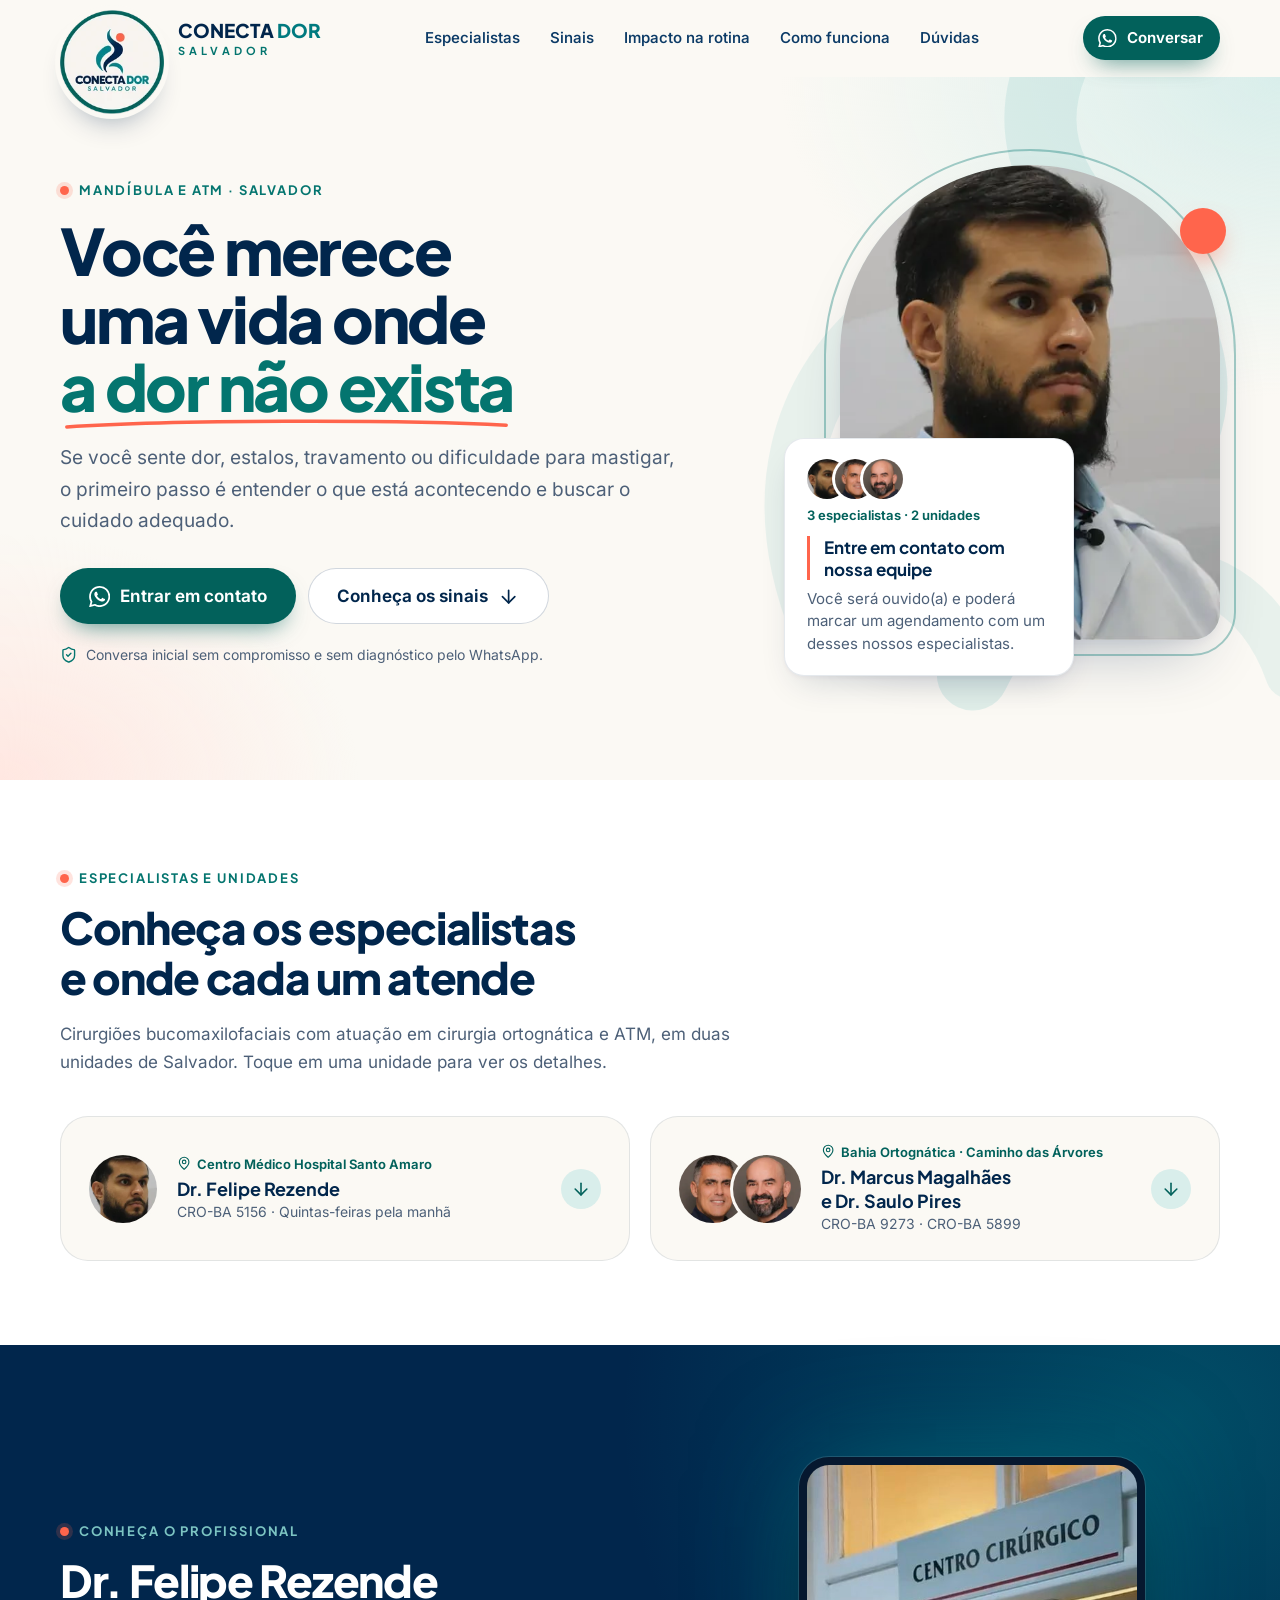
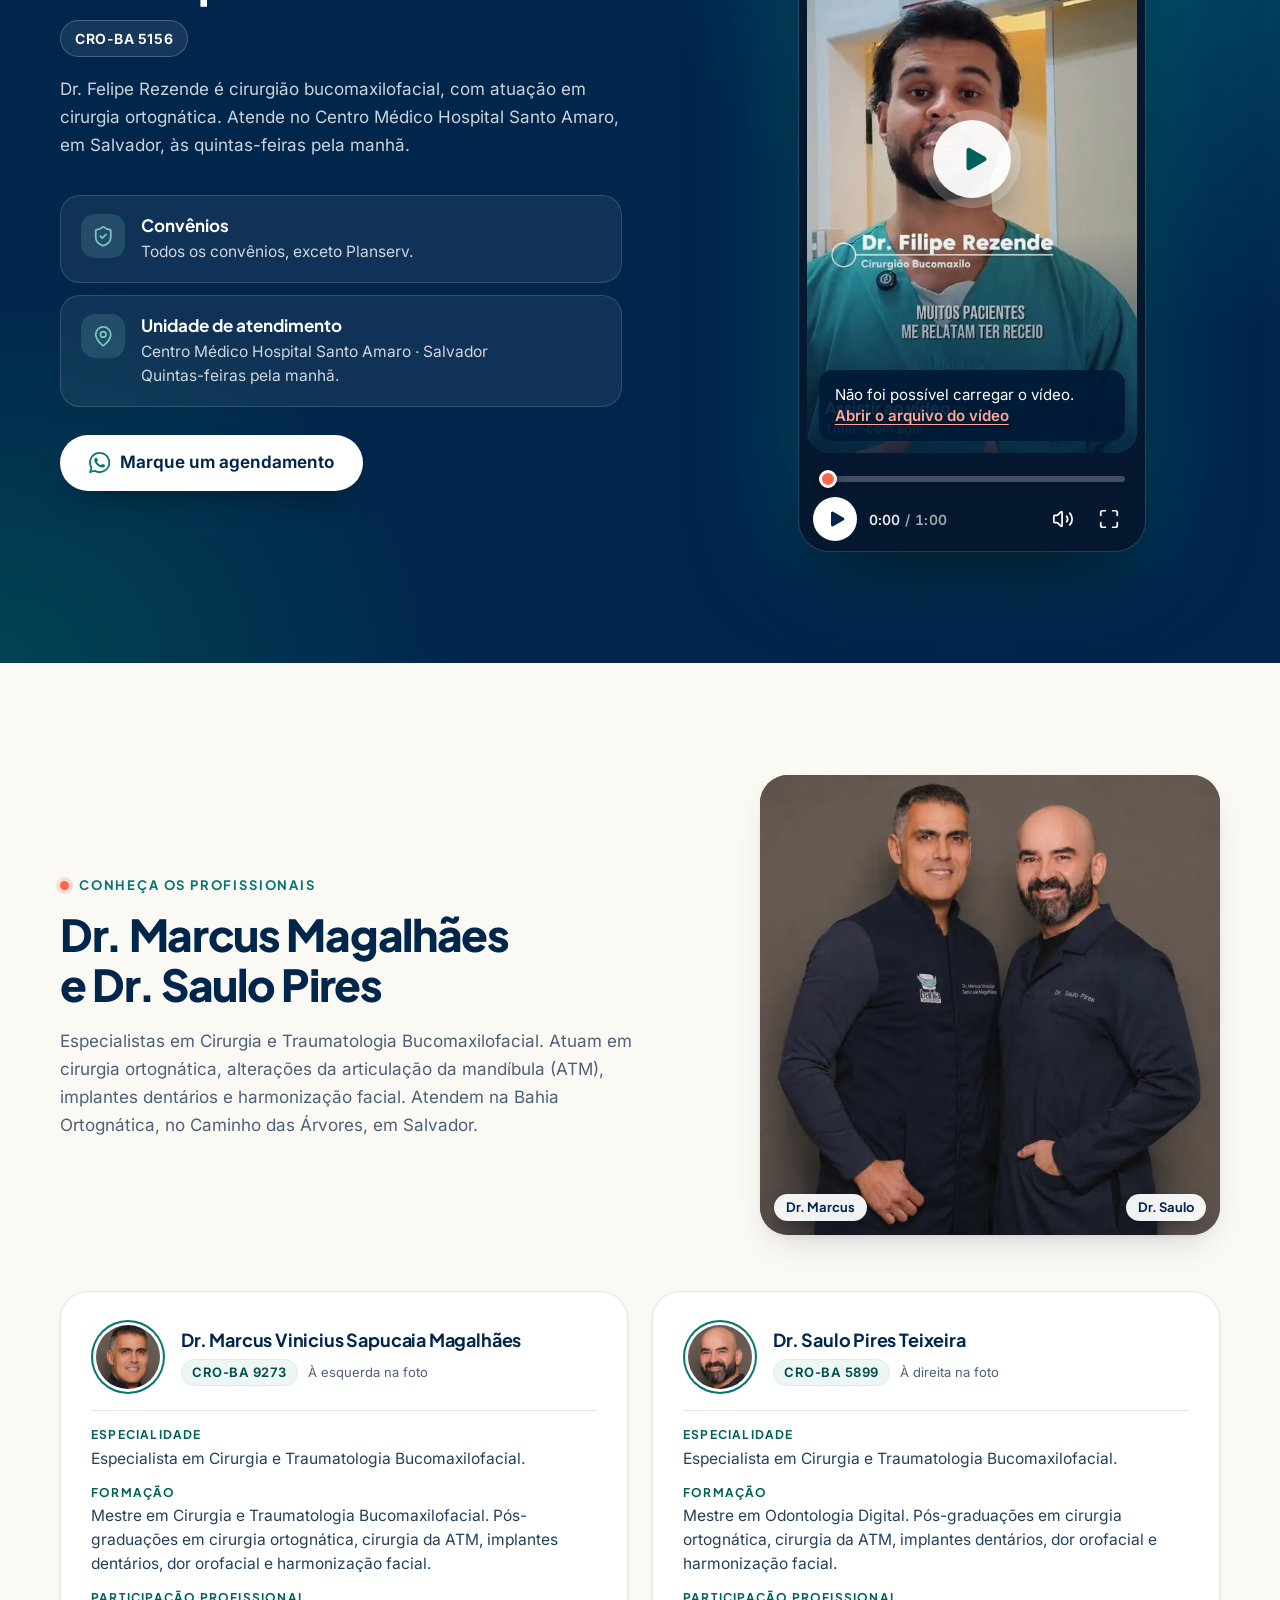
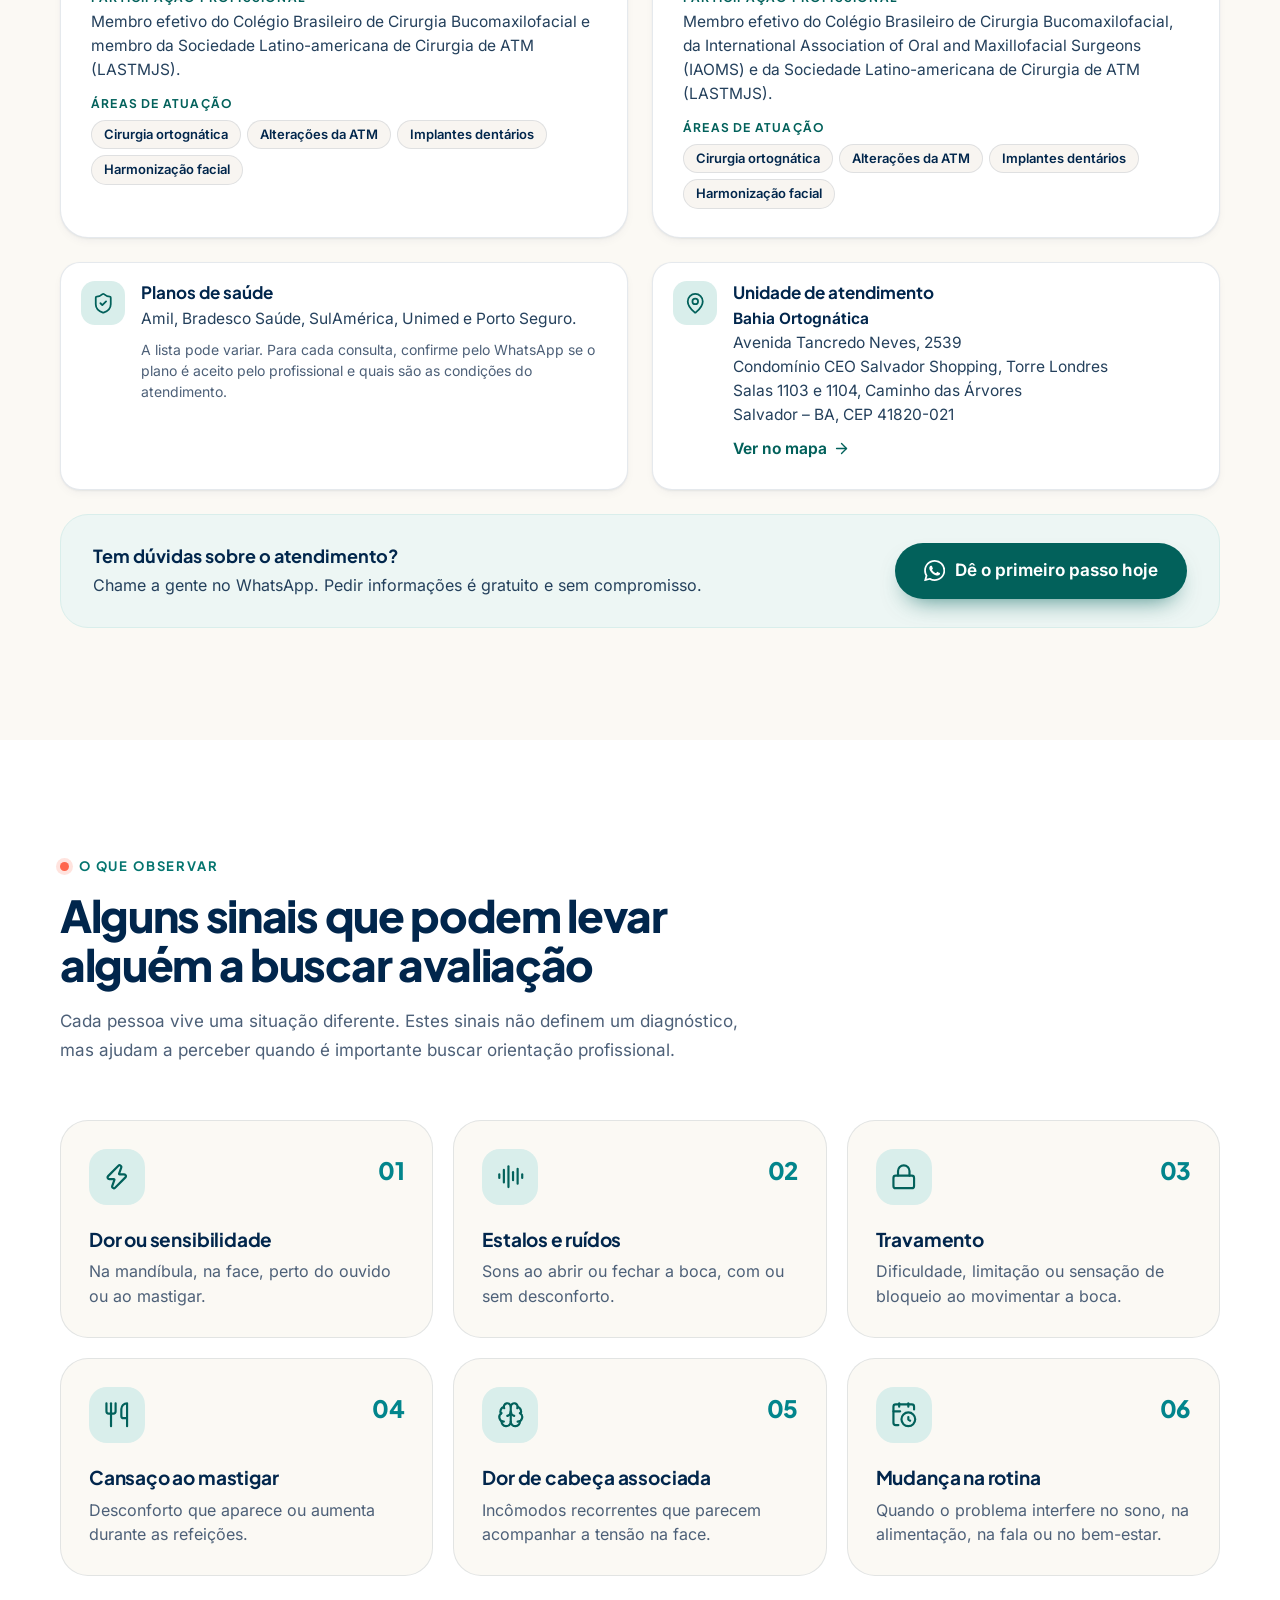
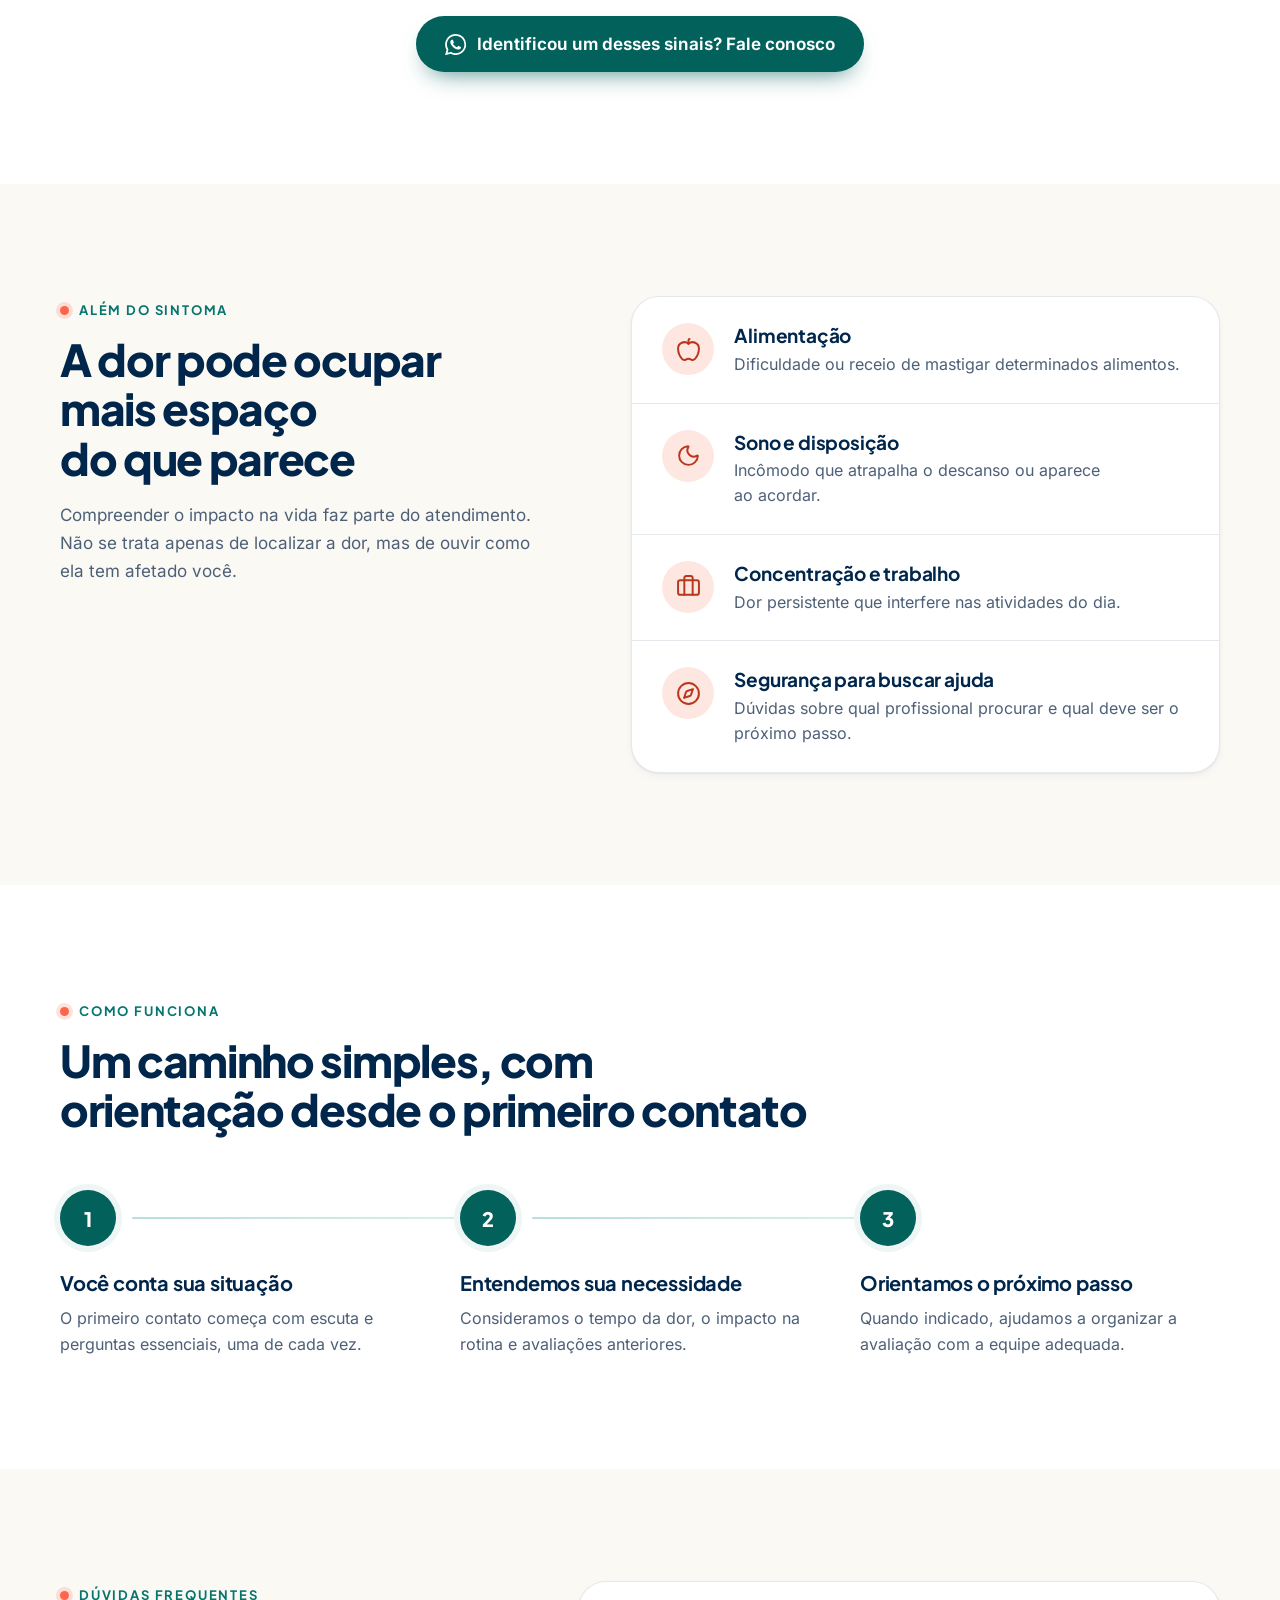
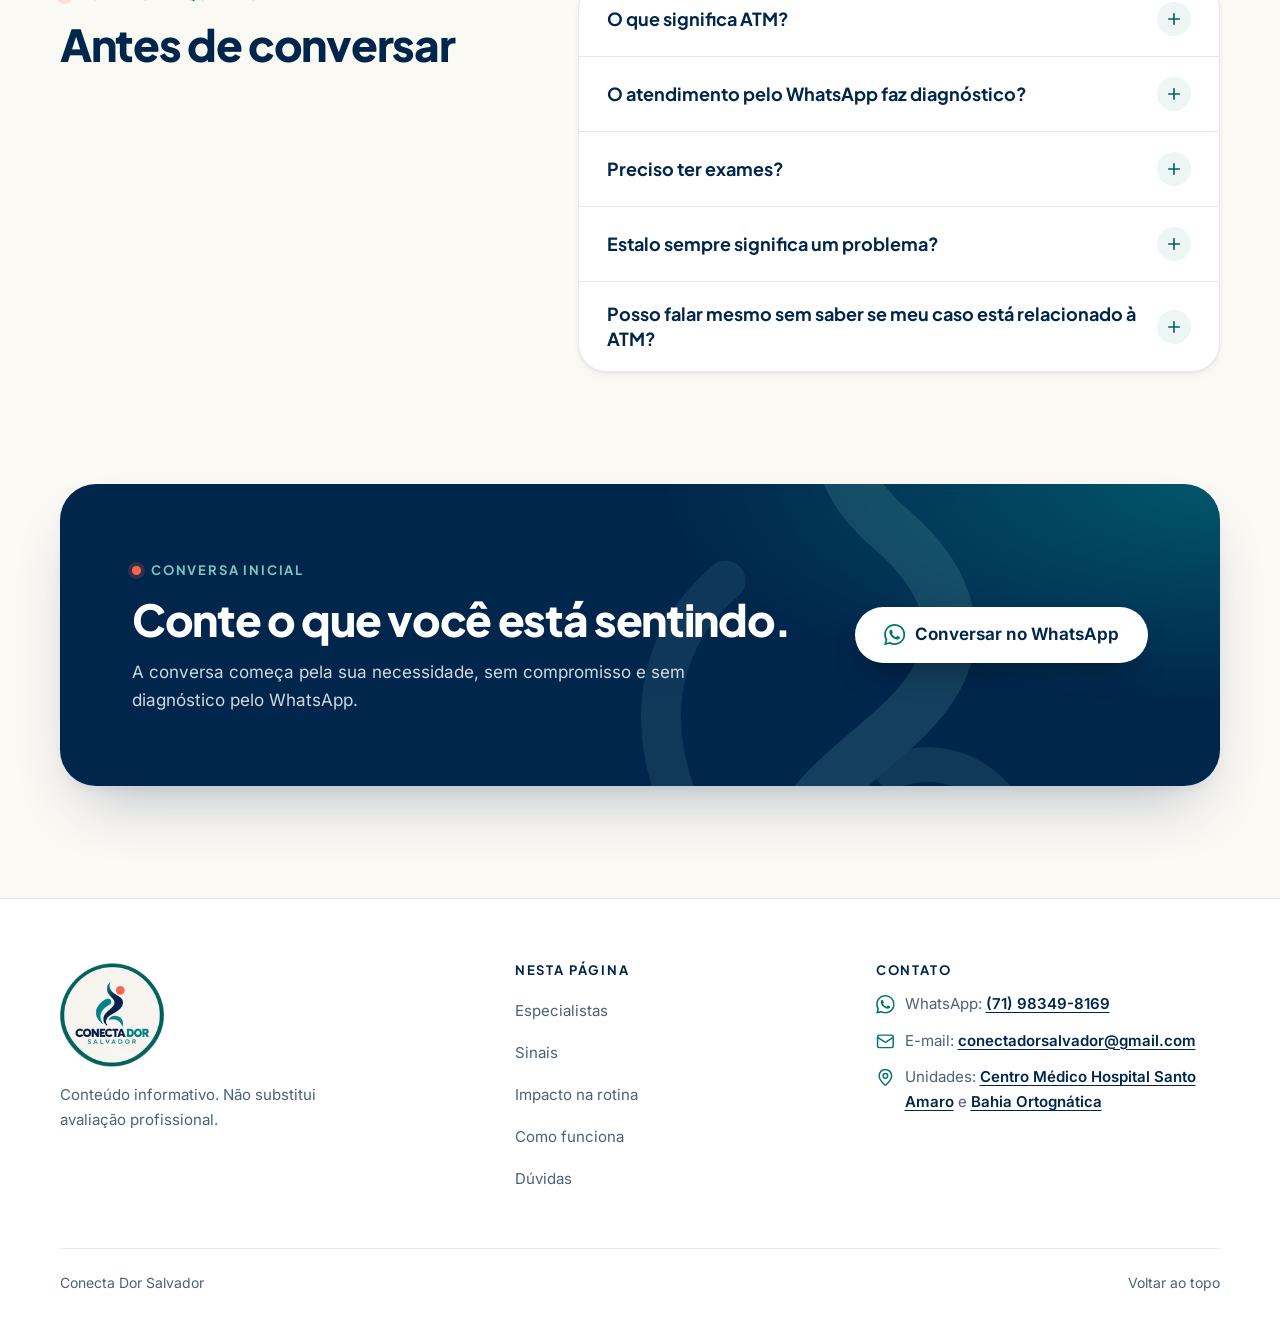
==== commit 59b1f008: "Inclui Dr. Marcus e Dr. Saulo e organiza a página como catálogo de especialistas - Nova seção "Espec" ====
--- a/index.html
+++ b/index.html
@@ -1,6 +1,13 @@
 <!DOCTYPE html>
 <html lang="pt-BR">
 <head>
+  <!-- Google tag (gtag.js) -->
+  <script async src="https://www.googletagmanager.com/gtm.js?id=GTM-T99GQDPC"></script>
+  <script>
+    window.dataLayer = window.dataLayer || [];
+    function gtag(){dataLayer.push(arguments);}
+    gtag('js', new Date());
+  </script>
   <meta charset="utf-8">
   <meta name="viewport" content="width=device-width, initial-scale=1, viewport-fit=cover">
   <title>Conecta Dor Salvador · Orientação para dor na mandíbula e ATM</title>
@@ -19,9 +26,27 @@
 
   <link rel="preload" href="assets/fonts/plus-jakarta-sans-latin-wght-normal.woff2" as="font" type="font/woff2" crossorigin>
   <link rel="preload" href="assets/fonts/inter-latin-wght-normal.woff2" as="font" type="font/woff2" crossorigin>
-  <link rel="stylesheet" href="assets/css/styles.css?v=2">
+  <link rel="stylesheet" href="assets/css/styles.css?v=3">
   <script>document.documentElement.classList.add('js');</script>
-  <script src="assets/js/main.js?v=2" defer></script>
+  <script src="assets/js/main.js?v=3" defer></script>
+  <!-- Meta Pixel Code -->
+  <script>
+    !function(f,b,e,v,n,t,s)
+    {if(f.fbq)return;n=f.fbq=function(){n.callMethod?
+    n.callMethod.apply(n,arguments):n.queue.push(arguments)};
+    if(!f._fbq)f._fbq=n;n.push=n;n.loaded=!0;n.version='2.0';
+    n.queue=[];t=b.createElement(e);t.async=!0;
+    t.src=v;s=b.getElementsByTagName(e)[0];
+    s.parentNode.insertBefore(t,s)}(window,document,'script',
+    'https://connect.facebook.net/en_US/fbevents.js');
+    fbq('init', '1857985215625368');
+    fbq('track', 'PageView');
+  </script>
+  <noscript>
+    <img height="1" width="1" style="display:none" alt=""
+    src="https://www.facebook.com/tr?id=1857985215625368&amp;ev=PageView&amp;noscript=1"/>
+  </noscript>
+  <!-- End Meta Pixel Code -->
 </head>
 <body id="topo">
   <a class="skip-link" href="#conteudo">Pular para o conteúdo</a>
@@ -76,7 +101,7 @@
 
       <nav class="site-nav" id="menu-principal" aria-label="Navegação principal" data-nav>
         <ul class="site-nav__list">
-          <li><a href="#video-dr-felipe">O profissional</a></li>
+          <li><a href="#especialistas">Especialistas</a></li>
           <li><a href="#sinais">Sinais</a></li>
           <li><a href="#impacto">Impacto na rotina</a></li>
           <li><a href="#como-funciona">Como funciona</a></li>
@@ -87,7 +112,7 @@
             <svg class="icon" aria-hidden="true"><use href="#i-whatsapp"/></svg>
             Conversar no WhatsApp
           </a>
-          <p class="site-nav__note">Centro Médico Hospital Santo Amaro · Salvador</p>
+          <p class="site-nav__note">Hospital Santo Amaro e Bahia Ortognática · Salvador</p>
         </div>
       </nav>
 
@@ -144,10 +169,59 @@
             </div>
           </div>
           <div class="contact-card">
+            <span class="team-avatars">
+              <span class="team-avatars__faces" aria-hidden="true">
+                <picture><source type="image/webp" srcset="assets/avatar-felipe.webp"><img class="" src="assets/avatar-felipe.jpg" alt="" width="192" height="192" decoding="async"></picture>
+                <picture><source type="image/webp" srcset="assets/avatar-marcus.webp"><img class="" src="assets/avatar-marcus.jpg" alt="" width="192" height="192" decoding="async"></picture>
+                <picture><source type="image/webp" srcset="assets/avatar-saulo.webp"><img class="" src="assets/avatar-saulo.jpg" alt="" width="192" height="192" decoding="async"></picture>
+              </span>
+              <span class="team-avatars__label">3 especialistas · 2 unidades</span>
+            </span>
             <strong>Entre em contato com nossa equipe</strong>
             <p>Você será ouvido(a) e poderá marcar um agendamento com um desses nossos especialistas.</p>
           </div>
         </div>
+      </div>
+    </section>
+
+    <!-- Especialistas e unidades (catálogo) -->
+    <div id="especialistas" class="catalog">
+    <section class="section section--white directory" aria-labelledby="especialistas-titulo">
+      <div class="container">
+        <div class="section-head directory__head" data-reveal>
+          <p class="eyebrow"><span class="eyebrow__dot" aria-hidden="true"></span>Especialistas e unidades</p>
+          <h2 id="especialistas-titulo">Conheça os especialistas e onde cada um atende</h2>
+          <p class="section-intro">Cirurgiões bucomaxilofaciais com atuação em cirurgia ortognática e ATM, em duas unidades de Salvador. Toque em uma unidade para ver os detalhes.</p>
+        </div>
+        <ul class="units" role="list">
+          <li data-reveal>
+            <a class="unit-card" href="#video-dr-felipe">
+              <span class="unit-card__faces" aria-hidden="true">
+                <picture><source type="image/webp" srcset="assets/avatar-felipe.webp"><img class="" src="assets/avatar-felipe.jpg" alt="" width="192" height="192" decoding="async" loading="lazy"></picture>
+              </span>
+              <span class="unit-card__body">
+                <span class="unit-card__place"><svg class="icon" aria-hidden="true"><use href="#i-map-pin"/></svg>Centro Médico Hospital Santo Amaro</span>
+                <span class="unit-card__names">Dr. Felipe Rezende</span>
+                <span class="unit-card__meta">CRO-BA 5156 · Quintas-feiras pela manhã</span>
+              </span>
+              <span class="unit-card__go" aria-hidden="true"><svg class="icon"><use href="#i-arrow-down"/></svg></span>
+            </a>
+          </li>
+          <li data-reveal>
+            <a class="unit-card" href="#bahia-ortognatica">
+              <span class="unit-card__faces" aria-hidden="true">
+                <picture><source type="image/webp" srcset="assets/avatar-marcus.webp"><img class="" src="assets/avatar-marcus.jpg" alt="" width="192" height="192" decoding="async" loading="lazy"></picture>
+                <picture><source type="image/webp" srcset="assets/avatar-saulo.webp"><img class="" src="assets/avatar-saulo.jpg" alt="" width="192" height="192" decoding="async" loading="lazy"></picture>
+              </span>
+              <span class="unit-card__body">
+                <span class="unit-card__place"><svg class="icon" aria-hidden="true"><use href="#i-map-pin"/></svg>Bahia Ortognática · Caminho das Árvores</span>
+                <span class="unit-card__names">Dr. Marcus Magalhães e Dr. Saulo Pires</span>
+                <span class="unit-card__meta">CRO-BA 9273 · CRO-BA 5899</span>
+              </span>
+              <span class="unit-card__go" aria-hidden="true"><svg class="icon"><use href="#i-arrow-down"/></svg></span>
+            </a>
+          </li>
+        </ul>
       </div>
     </section>
 
@@ -219,6 +293,135 @@
       </div>
     </section>
 
+    <!-- Bahia Ortognática: Dr. Marcus e Dr. Saulo -->
+    <section id="bahia-ortognatica" class="section section--cream team" aria-labelledby="team-titulo">
+      <div class="container">
+        <div class="team__top">
+          <div class="team__intro" data-reveal>
+            <p class="eyebrow"><span class="eyebrow__dot" aria-hidden="true"></span>Conheça os profissionais</p>
+            <h2 id="team-titulo">Dr. Marcus Magalhães e Dr. Saulo Pires</h2>
+            <p class="section-intro">Especialistas em Cirurgia e Traumatologia Bucomaxilofacial. Atuam em cirurgia ortognática, alterações da articulação da mandíbula (ATM), implantes dentários e harmonização facial. Atendem na Bahia Ortognática, no Caminho das Árvores, em Salvador.</p>
+          </div>
+          <figure class="team__photo" data-reveal>
+            <picture>
+              <source type="image/webp" srcset="assets/dr-marcus-dr-saulo-640.webp 640w, assets/dr-marcus-dr-saulo-1000.webp 1000w" sizes="(min-width: 900px) 460px, 100vw">
+              <img src="assets/dr-marcus-dr-saulo-1000.jpg" alt="Dr. Marcus Vinicius Sapucaia Magalhães, à esquerda, e Dr. Saulo Pires Teixeira, à direita, de jaleco azul-marinho" width="1000" height="1000" loading="lazy" decoding="async">
+            </picture>
+            <span class="team__tag team__tag--left" aria-hidden="true">Dr. Marcus</span>
+            <span class="team__tag team__tag--right" aria-hidden="true">Dr. Saulo</span>
+            <figcaption class="visually-hidden">Na foto: Dr. Marcus à esquerda e Dr. Saulo à direita.</figcaption>
+          </figure>
+        </div>
+
+        <ul class="doctors" role="list">
+          <li class="doctor" data-reveal>
+            <article aria-labelledby="dr-marcus-nome">
+              <header class="doctor__head">
+                <picture><source type="image/webp" srcset="assets/avatar-marcus.webp"><img class="doctor__avatar" src="assets/avatar-marcus.jpg" alt="" width="192" height="192" loading="lazy" decoding="async"></picture>
+                <div>
+                  <h3 id="dr-marcus-nome">Dr. Marcus Vinicius Sapucaia Magalhães</h3>
+                  <p class="doctor__meta"><span class="badge">CRO-BA 9273</span><span>À esquerda na foto</span></p>
+                </div>
+              </header>
+              <dl class="doctor__info">
+                <div>
+                  <dt>Especialidade</dt>
+                  <dd>Especialista em Cirurgia e Traumatologia Bucomaxilofacial.</dd>
+                </div>
+                <div>
+                  <dt>Formação</dt>
+                  <dd>Mestre em Cirurgia e Traumatologia Bucomaxilofacial. Pós-graduações em cirurgia ortognática, cirurgia da ATM, implantes dentários, dor orofacial e harmonização facial.</dd>
+                </div>
+                <div>
+                  <dt>Participação profissional</dt>
+                  <dd>Membro efetivo do Colégio Brasileiro de Cirurgia Bucomaxilofacial e membro da Sociedade Latino-americana de Cirurgia de ATM (LASTMJS).</dd>
+                </div>
+                <div>
+                  <dt>Áreas de atuação</dt>
+                  <dd>
+                    <span class="visually-hidden">Atua em cirurgia ortognática, alterações da articulação da mandíbula (ATM), implantes dentários e harmonização facial.</span>
+                    <ul class="chips" role="list" aria-hidden="true">
+                      <li>Cirurgia ortognática</li>
+                      <li>Alterações da ATM</li>
+                      <li>Implantes dentários</li>
+                      <li>Harmonização facial</li>
+                    </ul>
+                  </dd>
+                </div>
+              </dl>
+            </article>
+          </li>
+          <li class="doctor" data-reveal>
+            <article aria-labelledby="dr-saulo-nome">
+              <header class="doctor__head">
+                <picture><source type="image/webp" srcset="assets/avatar-saulo.webp"><img class="doctor__avatar" src="assets/avatar-saulo.jpg" alt="" width="192" height="192" loading="lazy" decoding="async"></picture>
+                <div>
+                  <h3 id="dr-saulo-nome">Dr. Saulo Pires Teixeira</h3>
+                  <p class="doctor__meta"><span class="badge">CRO-BA 5899</span><span>À direita na foto</span></p>
+                </div>
+              </header>
+              <dl class="doctor__info">
+                <div>
+                  <dt>Especialidade</dt>
+                  <dd>Especialista em Cirurgia e Traumatologia Bucomaxilofacial.</dd>
+                </div>
+                <div>
+                  <dt>Formação</dt>
+                  <dd>Mestre em Odontologia Digital. Pós-graduações em cirurgia ortognática, cirurgia da ATM, implantes dentários, dor orofacial e harmonização facial.</dd>
+                </div>
+                <div>
+                  <dt>Participação profissional</dt>
+                  <dd>Membro efetivo do Colégio Brasileiro de Cirurgia Bucomaxilofacial, da International Association of Oral and Maxillofacial Surgeons (IAOMS) e da Sociedade Latino-americana de Cirurgia de ATM (LASTMJS).</dd>
+                </div>
+                <div>
+                  <dt>Áreas de atuação</dt>
+                  <dd>
+                    <span class="visually-hidden">Atua em cirurgia ortognática, alterações da articulação da mandíbula (ATM), implantes dentários e harmonização facial.</span>
+                    <ul class="chips" role="list" aria-hidden="true">
+                      <li>Cirurgia ortognática</li>
+                      <li>Alterações da ATM</li>
+                      <li>Implantes dentários</li>
+                      <li>Harmonização facial</li>
+                    </ul>
+                  </dd>
+                </div>
+              </dl>
+            </article>
+          </li>
+        </ul>
+
+        <div class="team__bottom">
+          <dl class="facts facts--light">
+            <div class="fact" data-reveal>
+              <dt><span class="fact__icon" aria-hidden="true"><svg class="icon"><use href="#i-shield-check"/></svg></span>Planos de saúde</dt>
+              <dd>Amil, Bradesco Saúde, SulAmérica, Unimed e Porto Seguro.<span class="fact__note">A lista pode variar. Para cada consulta, confirme pelo WhatsApp se o plano é aceito pelo profissional e quais são as condições do atendimento.</span></dd>
+            </div>
+            <div class="fact" data-reveal>
+              <dt><span class="fact__icon" aria-hidden="true"><svg class="icon"><use href="#i-map-pin"/></svg></span>Unidade de atendimento</dt>
+              <dd>
+                <address>
+                  <strong>Bahia Ortognática</strong><br>
+                  Avenida Tancredo Neves, 2539<br>
+                  Condomínio CEO Salvador Shopping, Torre Londres<br>
+                  Salas 1103 e 1104, Caminho das Árvores<br>
+                  Salvador – BA, CEP 41820-021
+                </address>
+                <a class="fact__link" href="https://www.google.com/maps/search/?api=1&amp;query=Avenida%20Tancredo%20Neves%2C%202539%2C%20Torre%20Londres%2C%20Caminho%20das%20%C3%81rvores%2C%20Salvador%20-%20BA%2C%2041820-021" target="_blank" rel="noopener noreferrer">Ver no mapa<svg class="icon" aria-hidden="true"><use href="#i-arrow-right"/></svg></a>
+              </dd>
+            </div>
+          </dl>
+          <div class="team__cta" data-reveal>
+            <p><strong>Tem dúvidas sobre o atendimento?</strong> Chame a gente no WhatsApp. Pedir informações é gratuito e sem compromisso.</p>
+          <a class="btn btn--primary btn--lg" href="https://wa.me/5571983498169" target="_blank" rel="noopener noreferrer">
+            <svg class="icon" aria-hidden="true"><use href="#i-whatsapp"/></svg>
+            Dê o primeiro passo hoje
+          </a>
+          </div>
+        </div>
+      </div>
+    </section>
+    </div>
+
     <!-- Sinais -->
     <section id="sinais" class="section section--white" aria-labelledby="sinais-titulo">
       <div class="container">
@@ -357,12 +560,6 @@
             </div>
           </li>
         </ol>
-        <div class="actions actions--center" data-reveal>
-          <a class="btn btn--primary btn--lg" href="https://wa.me/5571983498169" target="_blank" rel="noopener noreferrer">
-            <svg class="icon" aria-hidden="true"><use href="#i-whatsapp"/></svg>
-            Dê o primeiro passo hoje
-          </a>
-        </div>
       </div>
     </section>
 
@@ -431,7 +628,7 @@
       <nav class="site-footer__nav" aria-label="Seções da página">
         <h2 class="site-footer__title">Nesta página</h2>
         <ul role="list">
-          <li><a href="#video-dr-felipe">O profissional</a></li>
+          <li><a href="#especialistas">Especialistas</a></li>
           <li><a href="#sinais">Sinais</a></li>
           <li><a href="#impacto">Impacto na rotina</a></li>
           <li><a href="#como-funciona">Como funciona</a></li>
@@ -449,6 +646,10 @@
             <svg class="icon" aria-hidden="true"><use href="#i-mail"/></svg>
             <span>E-mail: <a href="mailto:conectadorsalvador@gmail.com">conectadorsalvador@gmail.com</a></span>
           </li>
+          <li>
+            <svg class="icon" aria-hidden="true"><use href="#i-map-pin"/></svg>
+            <span>Unidades: <a href="#video-dr-felipe">Centro Médico Hospital Santo Amaro</a> e <a href="#bahia-ortognatica">Bahia Ortognática</a></span>
+          </li>
         </ul>
       </div>
     </div>
--- a/assets/css/styles.css
+++ b/assets/css/styles.css
@@ -1013,6 +1013,57 @@
   }
 }
 
+/* Equipe no cartão de contato: no celular substitui o retrato; no desktop acompanha o retrato em arco */
+.team-avatars {
+  display: flex;
+  flex-wrap: wrap;
+  align-items: center;
+  gap: 8px 12px;
+  margin-bottom: 12px;
+}
+
+.team-avatars__faces {
+  display: flex;
+}
+
+.team-avatars__faces picture + picture {
+  margin-left: -12px;
+}
+
+.team-avatars__faces img {
+  width: 48px;
+  height: 48px;
+  border-radius: 50%;
+  object-fit: cover;
+  background: var(--teal-100);
+  box-shadow: 0 0 0 3px var(--white);
+}
+
+.team-avatars__label {
+  color: var(--teal-700);
+  font-size: .8125rem;
+  font-weight: 650;
+  line-height: 1.3;
+}
+
+@media (max-width: 899.98px) {
+  .hero__visual {
+    display: block;
+    padding: 18px 20px 20px;
+  }
+
+  .hero__visual .portrait {
+    display: none;
+  }
+}
+
+@media (min-width: 900px) {
+  .team-avatars__faces img {
+    width: 40px;
+    height: 40px;
+  }
+}
+
 /* ---------- Profissional + vídeo ---------- */
 .pro__grid {
   display: grid;
@@ -1523,6 +1574,471 @@
   padding: 10px 14px calc(10px + env(safe-area-inset-bottom));
 }
 
+/* ---------- Especialistas e unidades (catálogo) ---------- */
+.directory {
+  padding-block: calc(var(--section-y) * .75);
+}
+
+.directory__head {
+  margin-bottom: 28px;
+}
+
+.units {
+  display: grid;
+  gap: 12px;
+}
+
+.unit-card {
+  display: grid;
+  grid-template-columns: auto 1fr;
+  grid-template-areas:
+    "faces go"
+    "body body";
+  align-items: center;
+  gap: 14px 16px;
+  height: 100%;
+  padding: 18px;
+  border: 1px solid var(--line);
+  border-radius: var(--radius-md);
+  background: var(--cream-50);
+  color: inherit;
+  text-decoration: none;
+  -webkit-tap-highlight-color: transparent;
+  transition: border-color .25s var(--ease), box-shadow .25s var(--ease), transform .25s var(--ease), background-color .25s var(--ease);
+}
+
+.unit-card:active {
+  transform: scale(.99);
+}
+
+.unit-card__faces {
+  grid-area: faces;
+  display: flex;
+}
+
+.unit-card__faces picture + picture {
+  margin-left: -14px;
+}
+
+.unit-card__faces img {
+  width: 56px;
+  height: 56px;
+  border-radius: 50%;
+  object-fit: cover;
+  background: var(--teal-100);
+  box-shadow: 0 0 0 3px var(--cream-50);
+}
+
+.unit-card__body {
+  grid-area: body;
+  display: grid;
+  gap: 2px;
+}
+
+.unit-card__place {
+  display: flex;
+  align-items: flex-start;
+  gap: 6px;
+  color: var(--teal-700);
+  font-size: .8125rem;
+  font-weight: 650;
+  line-height: 1.4;
+}
+
+.unit-card__place .icon {
+  width: 1.1em;
+  height: 1.1em;
+  margin-top: .1em;
+}
+
+.unit-card__names {
+  margin-top: 2px;
+  color: var(--ink);
+  font-family: var(--font-display);
+  font-size: 1.125rem;
+  font-weight: 700;
+  line-height: 1.3;
+  text-wrap: balance;
+}
+
+.unit-card__meta {
+  color: var(--muted);
+  font-size: .875rem;
+  line-height: 1.45;
+}
+
+.unit-card__go {
+  grid-area: go;
+  justify-self: end;
+  display: grid;
+  place-items: center;
+  width: 40px;
+  height: 40px;
+  border-radius: 50%;
+  background: var(--teal-100);
+  color: var(--teal-700);
+  transition: background-color .25s var(--ease), color .25s var(--ease);
+}
+
+.unit-card__go .icon {
+  width: 20px;
+  height: 20px;
+}
+
+@media (min-width: 600px) {
+  .unit-card {
+    grid-template-columns: auto minmax(0, 1fr) auto;
+    grid-template-areas: "faces body go";
+    gap: 20px;
+    padding: 22px 24px;
+  }
+}
+
+@media (min-width: 900px) {
+  .directory__head {
+    margin-bottom: 40px;
+  }
+
+  .units {
+    grid-template-columns: repeat(2, minmax(0, 1fr));
+    gap: 20px;
+  }
+
+  .unit-card {
+    padding: 26px 28px;
+    border-radius: var(--radius-lg);
+  }
+
+  .unit-card__faces img {
+    width: 68px;
+    height: 68px;
+  }
+}
+
+@media (hover: hover) {
+  .unit-card:hover {
+    border-color: var(--teal-200);
+    background: var(--white);
+    box-shadow: var(--shadow-md);
+    transform: translateY(-3px);
+  }
+
+  .unit-card:hover .unit-card__faces img {
+    box-shadow: 0 0 0 3px var(--white);
+  }
+
+  .unit-card:hover .unit-card__go {
+    background: var(--teal-700);
+    color: var(--white);
+  }
+}
+
+/* ---------- Bahia Ortognática: Dr. Marcus e Dr. Saulo ---------- */
+.team__top {
+  display: grid;
+  gap: 28px;
+}
+
+.team__photo {
+  position: relative;
+  overflow: hidden;
+  aspect-ratio: 5 / 4;
+  border-radius: var(--radius-lg);
+  background: #67625d;
+  box-shadow: var(--shadow-md);
+}
+
+.team__photo picture,
+.team__photo img {
+  width: 100%;
+  height: 100%;
+}
+
+.team__photo img {
+  object-fit: cover;
+  object-position: 50% 18%;
+}
+
+.team__tag {
+  position: absolute;
+  bottom: 14px;
+  padding: 6px 12px;
+  border-radius: 999px;
+  background: rgba(255, 255, 255, .94);
+  color: var(--ink);
+  font-family: var(--font-display);
+  font-size: .8125rem;
+  font-weight: 700;
+  line-height: 1.2;
+  box-shadow: 0 6px 16px -6px rgba(1, 26, 54, .5);
+}
+
+.team__tag--left {
+  left: 14px;
+}
+
+.team__tag--right {
+  right: 14px;
+}
+
+.doctors {
+  display: grid;
+  gap: 16px;
+  margin-top: 28px;
+}
+
+.doctor {
+  padding: 20px;
+  border: 1px solid var(--line);
+  border-radius: var(--radius-lg);
+  background: var(--white);
+  box-shadow: var(--shadow-sm);
+}
+
+.doctor__head {
+  display: flex;
+  align-items: center;
+  gap: 16px;
+  padding-bottom: 16px;
+  border-bottom: 1px solid var(--line);
+}
+
+.doctor__head picture {
+  flex: none;
+}
+
+.doctor__avatar {
+  width: 64px;
+  height: 64px;
+  margin: 5px;
+  border-radius: 50%;
+  object-fit: cover;
+  background: var(--teal-100);
+  box-shadow: 0 0 0 3px var(--white), 0 0 0 5px var(--teal-600);
+}
+
+.doctor h3 {
+  font-size: 1.0625rem;
+}
+
+.doctor__meta {
+  display: flex;
+  flex-wrap: wrap;
+  align-items: center;
+  gap: 6px 10px;
+  margin-top: 8px;
+  color: var(--muted);
+  font-size: .8125rem;
+  line-height: 1.3;
+}
+
+.badge {
+  display: inline-flex;
+  align-items: center;
+  padding: 4px 10px;
+  border: 1px solid var(--teal-100);
+  border-radius: 999px;
+  background: var(--teal-50);
+  color: var(--teal-800);
+  font-weight: 650;
+  letter-spacing: .04em;
+  white-space: nowrap;
+}
+
+.doctor__info {
+  display: grid;
+  gap: 14px;
+  margin-top: 16px;
+}
+
+.doctor__info dt {
+  color: var(--teal-700);
+  font-family: var(--font-display);
+  font-size: .75rem;
+  font-weight: 700;
+  letter-spacing: .1em;
+  line-height: 1.3;
+  text-transform: uppercase;
+}
+
+.doctor__info dd {
+  margin-top: 4px;
+  color: var(--text);
+  font-size: .9688rem;
+  line-height: 1.55;
+}
+
+.chips {
+  display: flex;
+  flex-wrap: wrap;
+  gap: 6px;
+  margin-top: 8px;
+}
+
+.chips li {
+  padding: 5px 12px;
+  border: 1px solid var(--line);
+  border-radius: 999px;
+  background: var(--cream-100);
+  color: var(--ink);
+  font-size: .8125rem;
+  font-weight: 600;
+  line-height: 1.35;
+}
+
+.team__bottom {
+  display: grid;
+  gap: 16px;
+  margin-top: 16px;
+}
+
+.facts--light .fact {
+  border-color: var(--line);
+  background: var(--white);
+  box-shadow: var(--shadow-sm);
+}
+
+.facts--light .fact__icon {
+  background: var(--teal-100);
+  color: var(--teal-700);
+}
+
+.facts--light .fact dt {
+  color: var(--ink);
+}
+
+.facts--light .fact dd {
+  color: var(--text);
+}
+
+.fact__note {
+  display: block;
+  margin-top: 8px;
+  color: var(--muted);
+  font-size: .875rem;
+  line-height: 1.5;
+}
+
+.fact address {
+  font-style: normal;
+}
+
+.fact address strong {
+  color: var(--ink);
+  font-weight: 650;
+}
+
+.fact__link {
+  display: inline-flex;
+  align-items: center;
+  gap: 6px;
+  min-height: 44px;
+  color: var(--teal-700);
+  font-weight: 650;
+  text-decoration: none;
+}
+
+.fact__link .icon {
+  width: 1.1em;
+  height: 1.1em;
+  transition: transform .2s var(--ease);
+}
+
+@media (hover: hover) {
+  .fact__link:hover {
+    text-decoration: underline;
+  }
+
+  .fact__link:hover .icon {
+    transform: translateX(3px);
+  }
+}
+
+.team__cta {
+  display: grid;
+  gap: 18px;
+  padding: 22px 20px;
+  border: 1px solid var(--teal-100);
+  border-radius: var(--radius-lg);
+  background: var(--teal-50);
+}
+
+.team__cta p {
+  color: var(--text);
+  font-size: 1rem;
+}
+
+.team__cta strong {
+  display: block;
+  margin-bottom: 4px;
+  color: var(--ink);
+  font-family: var(--font-display);
+  font-size: 1.125rem;
+  font-weight: 700;
+  line-height: 1.3;
+}
+
+@media (max-width: 599.98px) {
+  .team__cta .btn {
+    width: 100%;
+  }
+}
+
+@media (min-width: 600px) {
+  .doctor {
+    padding: 24px;
+  }
+
+  .doctor h3 {
+    font-size: 1.125rem;
+  }
+}
+
+@media (min-width: 900px) {
+  .team__top {
+    grid-template-columns: minmax(0, 1.1fr) minmax(0, .9fr);
+    align-items: center;
+    gap: clamp(40px, 6vw, 96px);
+  }
+
+  .team__photo {
+    justify-self: end;
+    width: min(100%, 460px);
+    aspect-ratio: 1;
+  }
+
+  .team__photo img {
+    object-position: 50% 50%;
+  }
+
+  .doctors {
+    grid-template-columns: repeat(2, minmax(0, 1fr));
+    gap: 24px;
+    margin-top: 56px;
+  }
+
+  .doctor {
+    padding: 28px 30px;
+  }
+
+  .team__bottom {
+    gap: 24px;
+    margin-top: 24px;
+  }
+
+  .facts--light {
+    grid-template-columns: repeat(2, minmax(0, 1fr));
+    gap: 24px;
+  }
+
+  .team__cta {
+    grid-template-columns: minmax(0, 1fr) auto;
+    align-items: center;
+    gap: 32px;
+    padding: 28px 32px;
+  }
+}
+
 /* ---------- Sinais ---------- */
 .signs {
   display: grid;
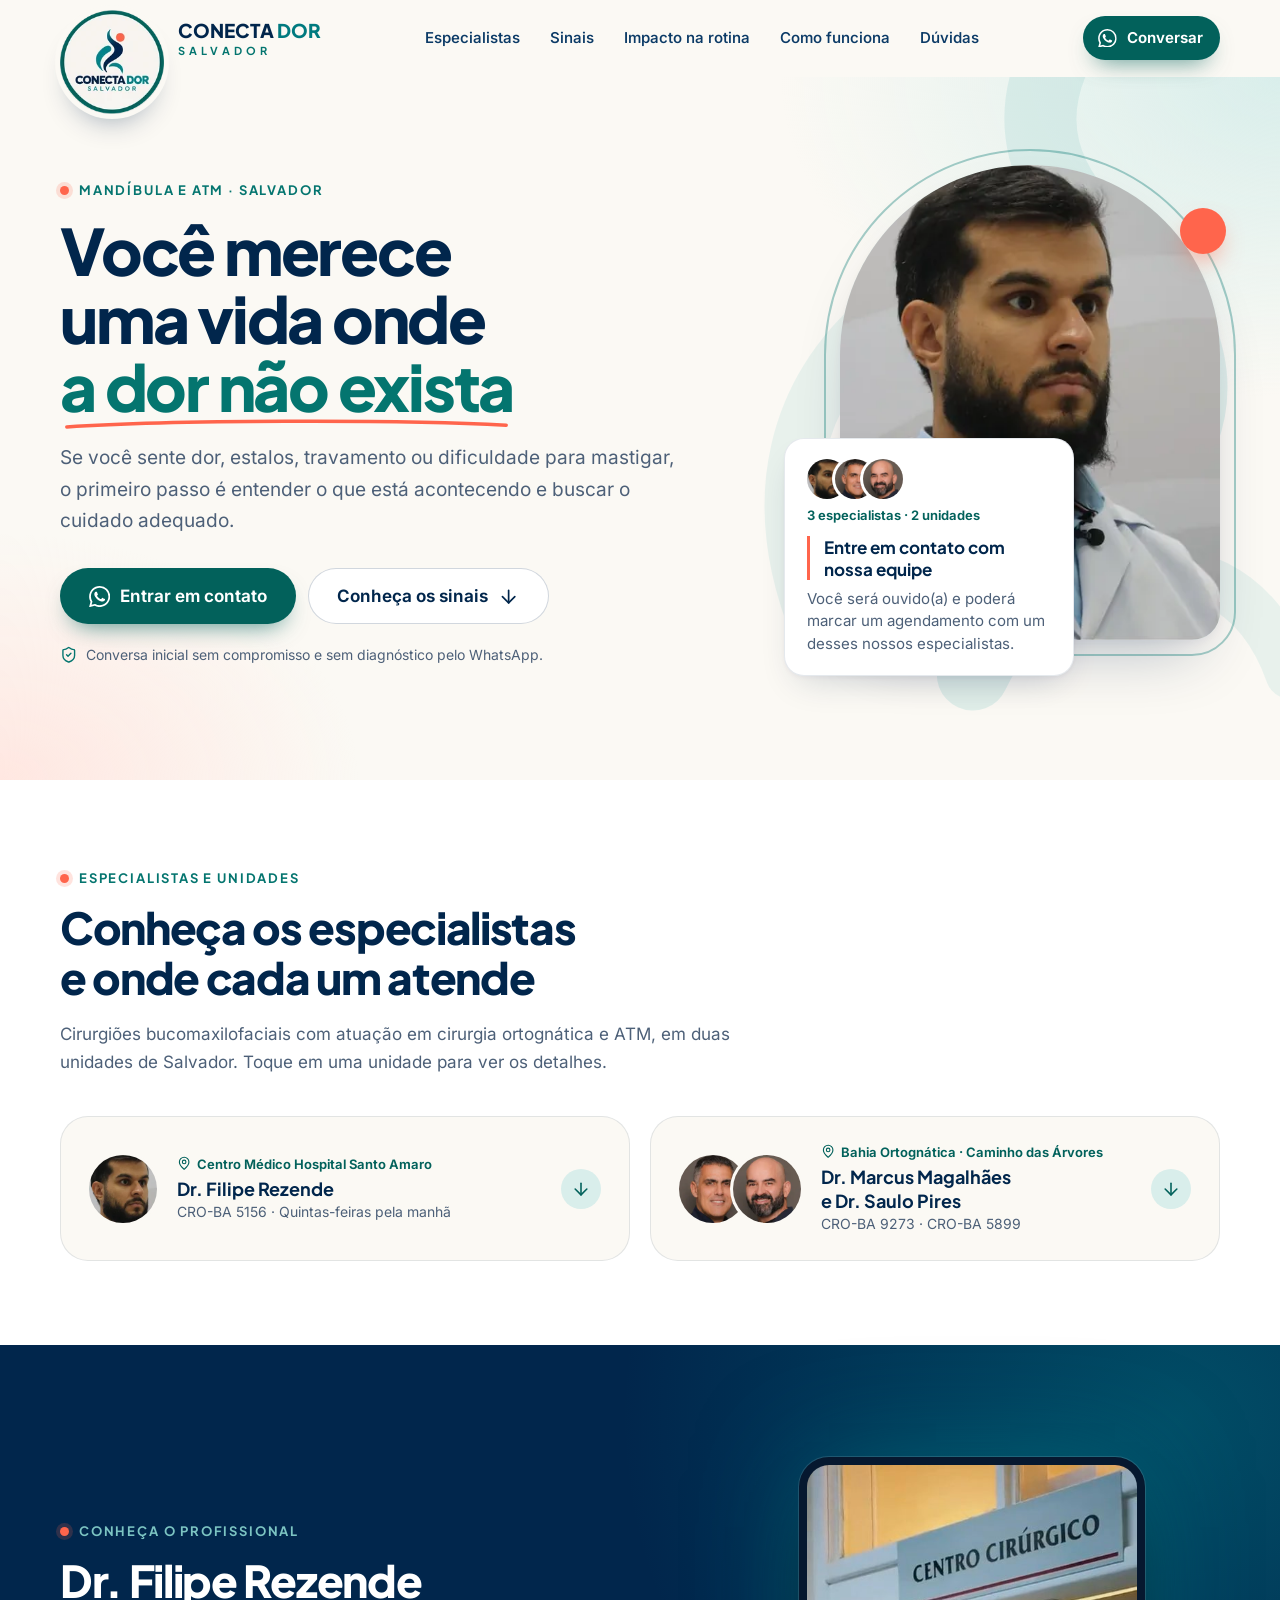
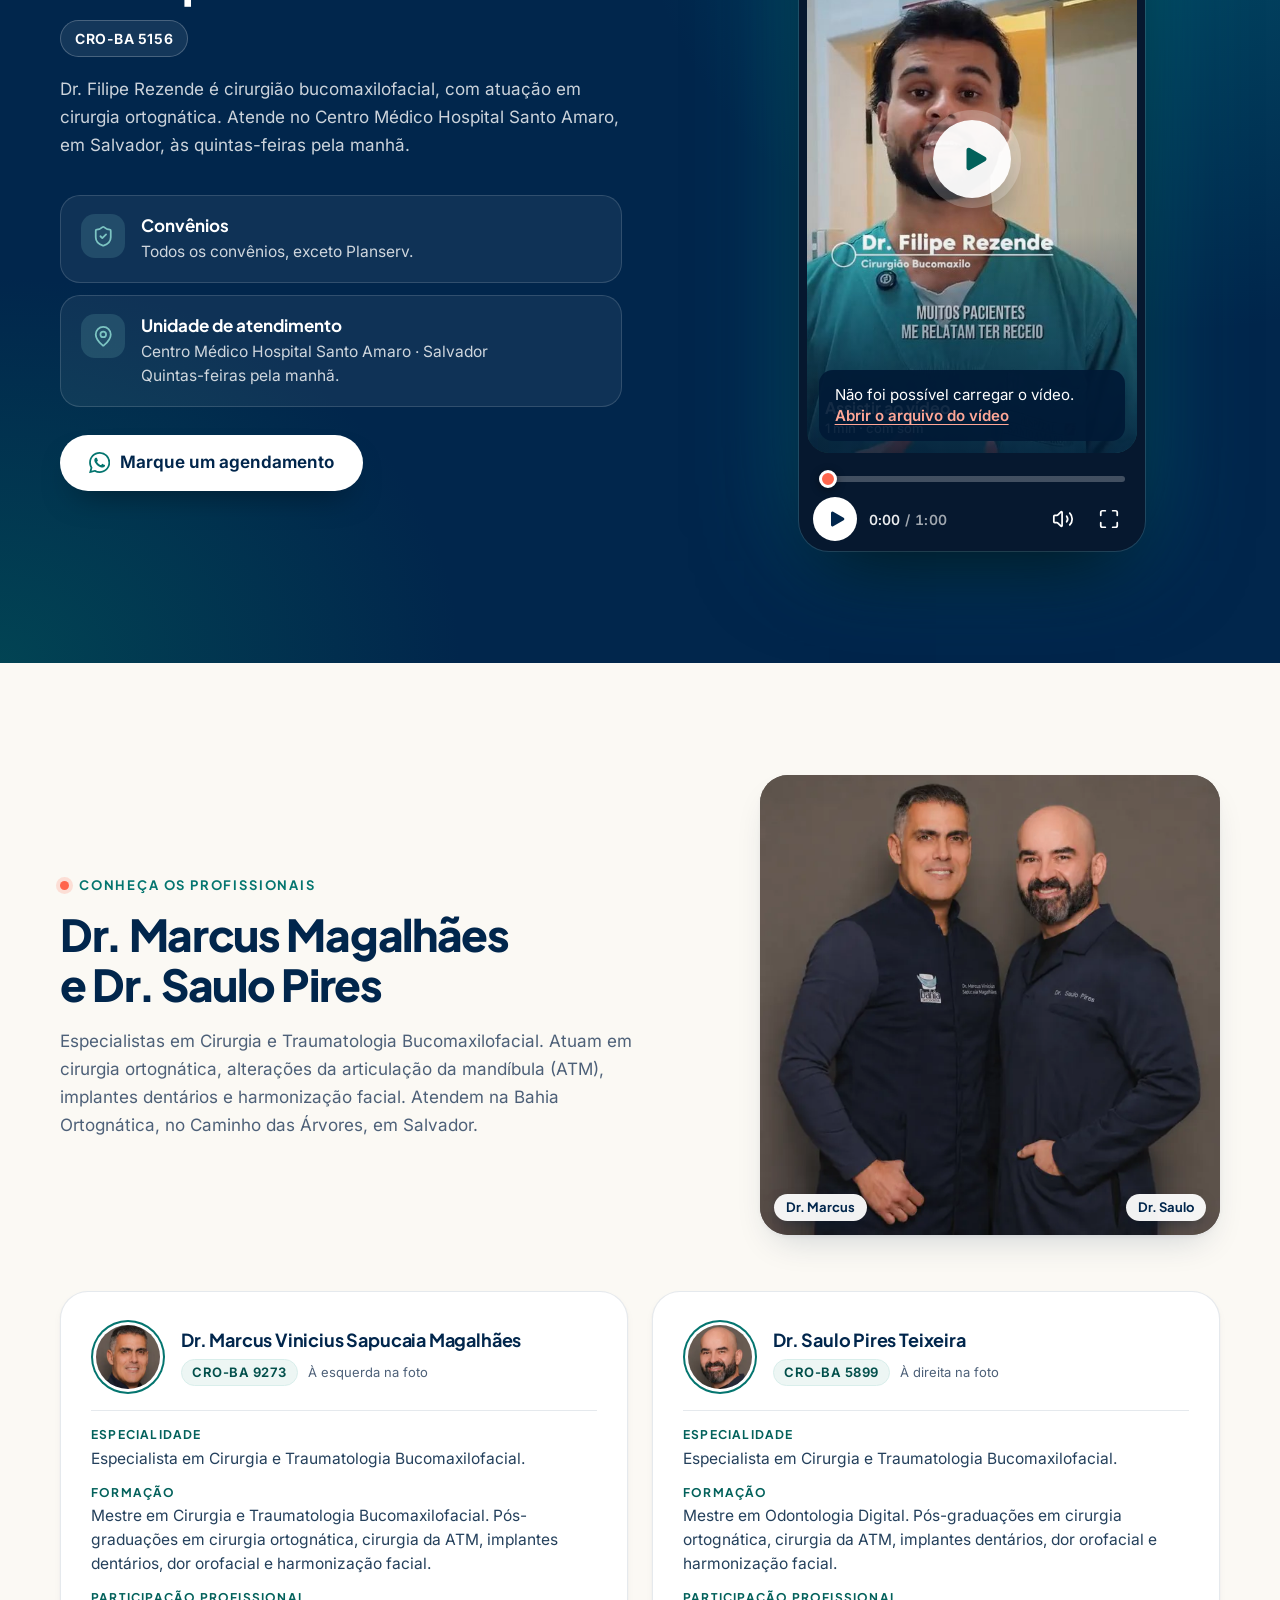
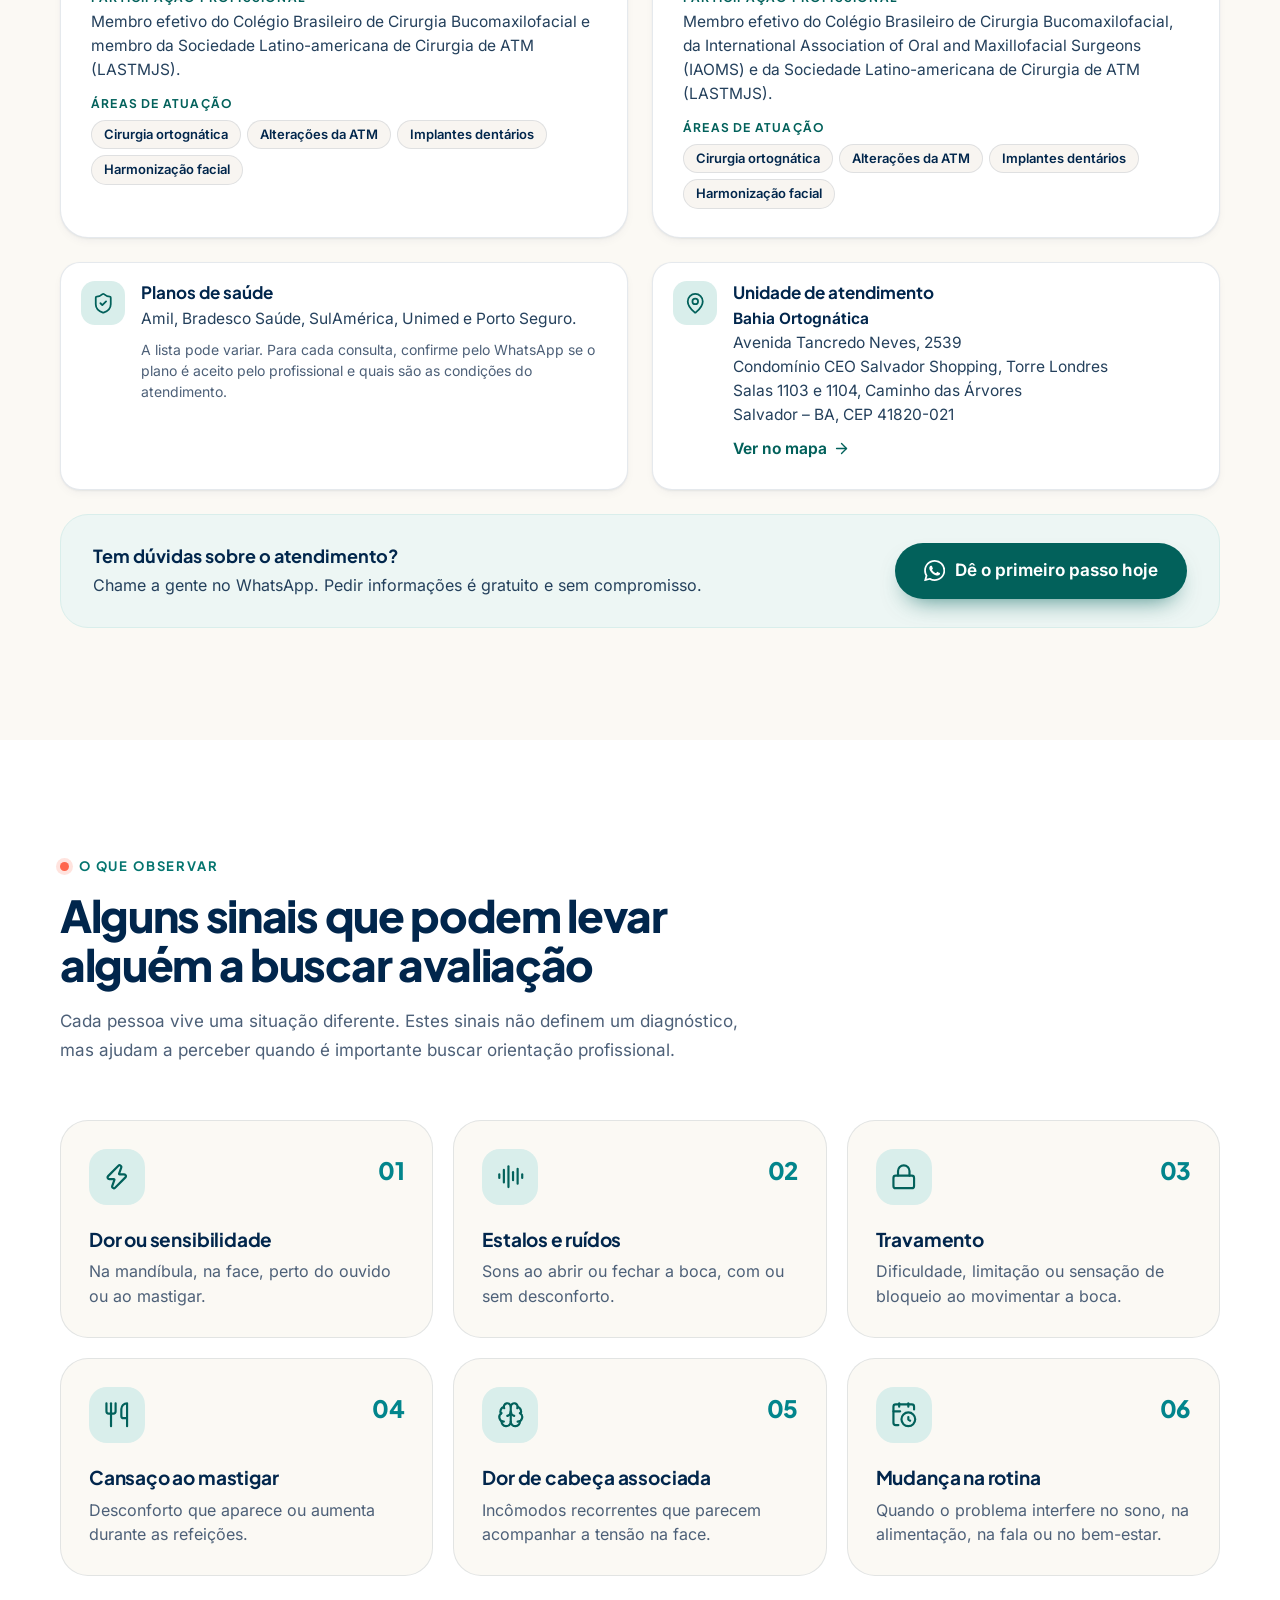
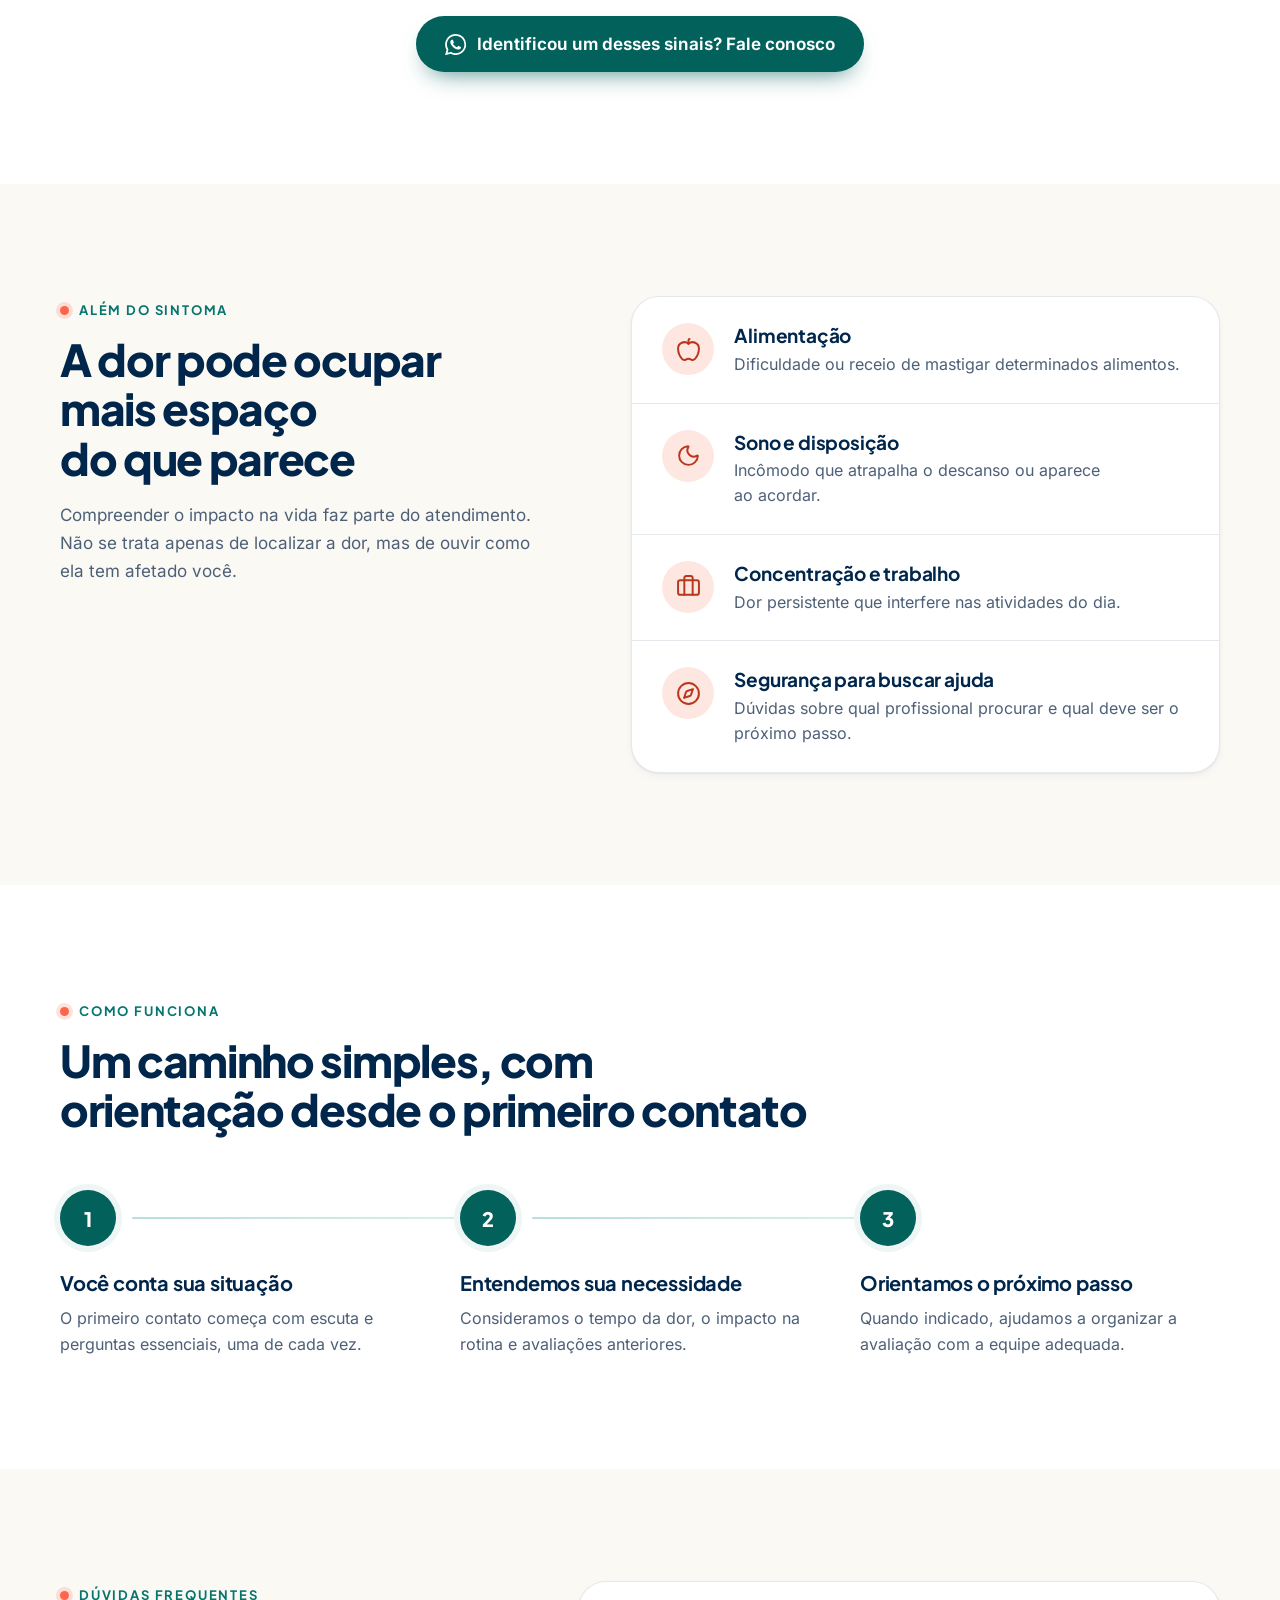
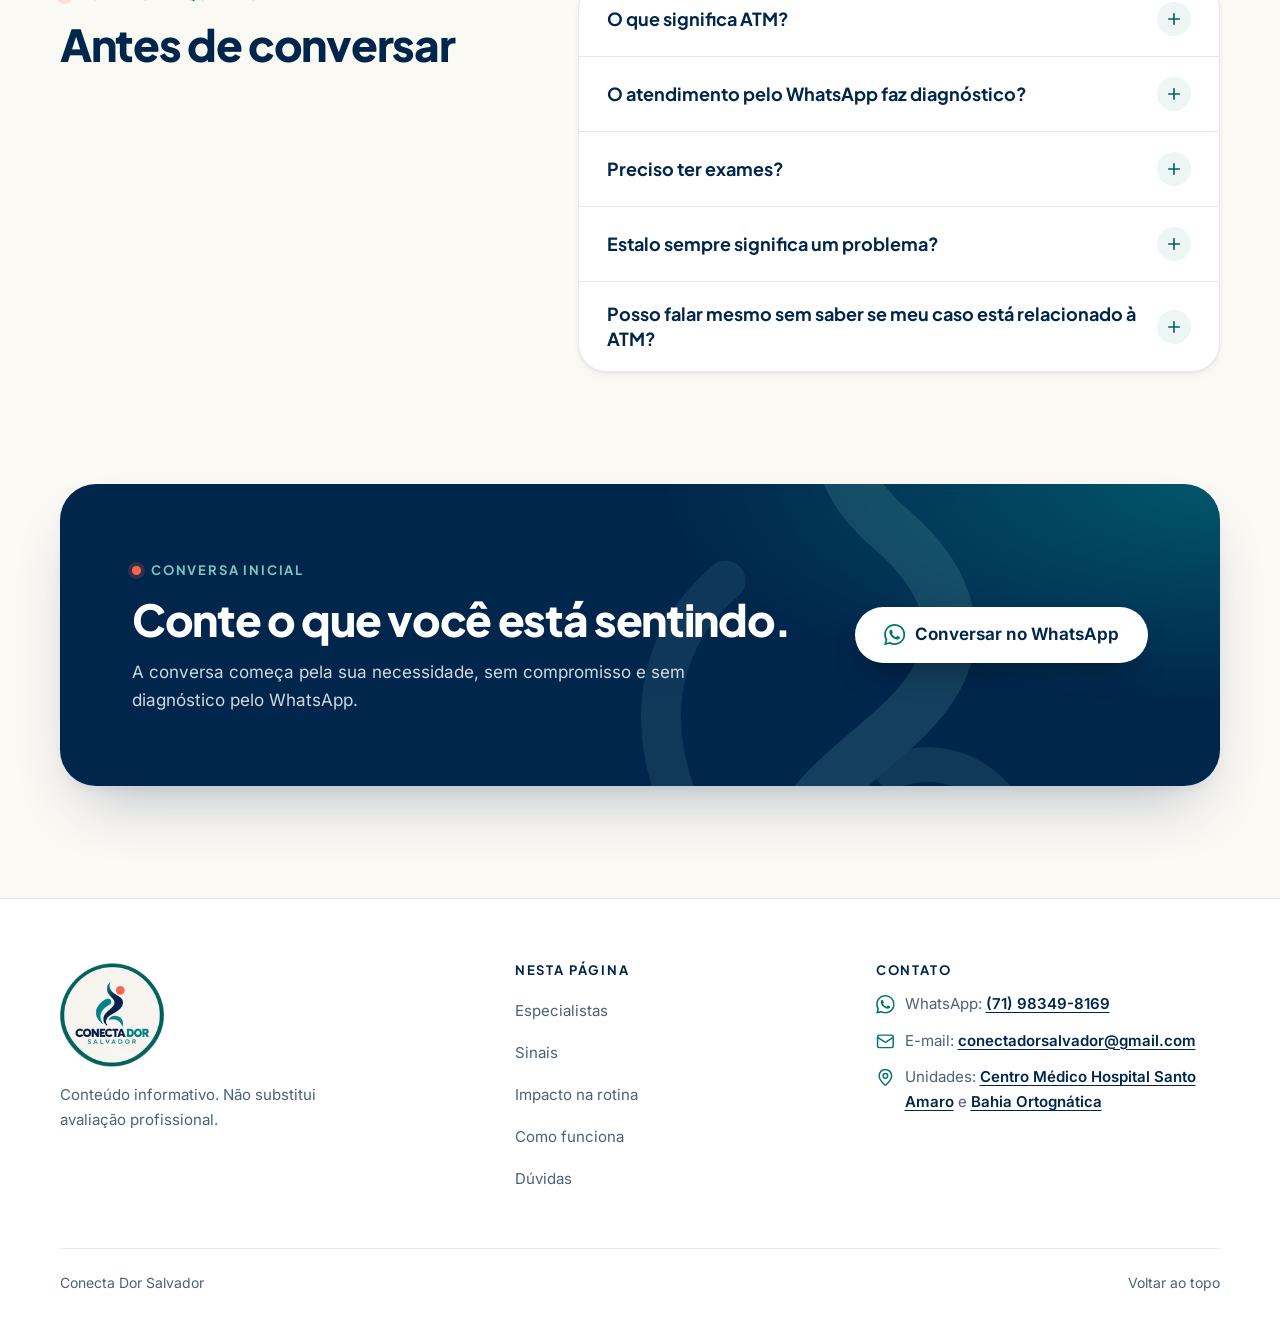
==== commit 0143830d: "Corrige o nome do Dr. Filipe Rezende O endereço da seção (#video-dr-felipe) e os nomes dos arquivos " ====
--- a/index.html
+++ b/index.html
@@ -164,7 +164,7 @@
             <div class="portrait__frame">
               <picture>
                 <source type="image/webp" srcset="assets/dr-felipe-retrato-400.webp 400w, assets/dr-felipe-retrato.webp 709w" sizes="(min-width: 900px) 360px, 96px">
-                <img src="assets/dr-felipe-retrato.jpg" alt="Retrato do Dr. Felipe Rezende de jaleco" width="709" height="887" fetchpriority="high" decoding="async">
+                <img src="assets/dr-felipe-retrato.jpg" alt="Retrato do Dr. Filipe Rezende de jaleco" width="709" height="887" fetchpriority="high" decoding="async">
               </picture>
             </div>
           </div>
@@ -201,7 +201,7 @@
               </span>
               <span class="unit-card__body">
                 <span class="unit-card__place"><svg class="icon" aria-hidden="true"><use href="#i-map-pin"/></svg>Centro Médico Hospital Santo Amaro</span>
-                <span class="unit-card__names">Dr. Felipe Rezende</span>
+                <span class="unit-card__names">Dr. Filipe Rezende</span>
                 <span class="unit-card__meta">CRO-BA 5156 · Quintas-feiras pela manhã</span>
               </span>
               <span class="unit-card__go" aria-hidden="true"><svg class="icon"><use href="#i-arrow-down"/></svg></span>
@@ -230,15 +230,15 @@
       <div class="container pro__grid">
         <div class="pro__intro" data-reveal>
           <p class="eyebrow eyebrow--light"><span class="eyebrow__dot" aria-hidden="true"></span>Conheça o profissional</p>
-          <h2 id="pro-titulo">Dr. Felipe Rezende</h2>
+          <h2 id="pro-titulo">Dr. Filipe Rezende</h2>
           <p class="professional-registration">CRO-BA 5156</p>
-          <p class="section-intro">Dr. Felipe Rezende é cirurgião bucomaxilofacial, com atuação em cirurgia ortognática. Atende no Centro Médico Hospital Santo Amaro, em Salvador, às quintas-feiras pela manhã.</p>
+          <p class="section-intro">Dr. Filipe Rezende é cirurgião bucomaxilofacial, com atuação em cirurgia ortognática. Atende no Centro Médico Hospital Santo Amaro, em Salvador, às quintas-feiras pela manhã.</p>
           <!-- Antes de publicar: confirmar nome profissional e registro de especialidade com o responsável. CRO-BA 5156 informado por Rita. Tempo de atuação e número de pacientes só devem ser incluídos após comprovação. -->
         </div>
 
         <figure class="player" data-player data-reveal>
           <div class="player__stage" data-player-stage>
-            <video class="player__video" controls playsinline preload="none" poster="assets/poster-video.jpg" width="480" height="854" aria-label="Vídeo do Dr. Felipe Rezende" data-duration="60">
+            <video class="player__video" controls playsinline preload="none" poster="assets/poster-video.jpg" width="480" height="854" aria-label="Vídeo do Dr. Filipe Rezende" data-duration="60">
               <source src="assets/video-dr-felipe.mp4" type="video/mp4">
               Seu navegador não reproduz este vídeo.
             </video>
@@ -271,7 +271,7 @@
               </button>
             </div>
           </div>
-          <figcaption class="visually-hidden">Vídeo do Dr. Felipe Rezende, com cerca de 1 minuto de duração e legendas na imagem.</figcaption>
+          <figcaption class="visually-hidden">Vídeo do Dr. Filipe Rezende, com cerca de 1 minuto de duração e legendas na imagem.</figcaption>
         </figure>
 
         <div class="pro__details" data-reveal>
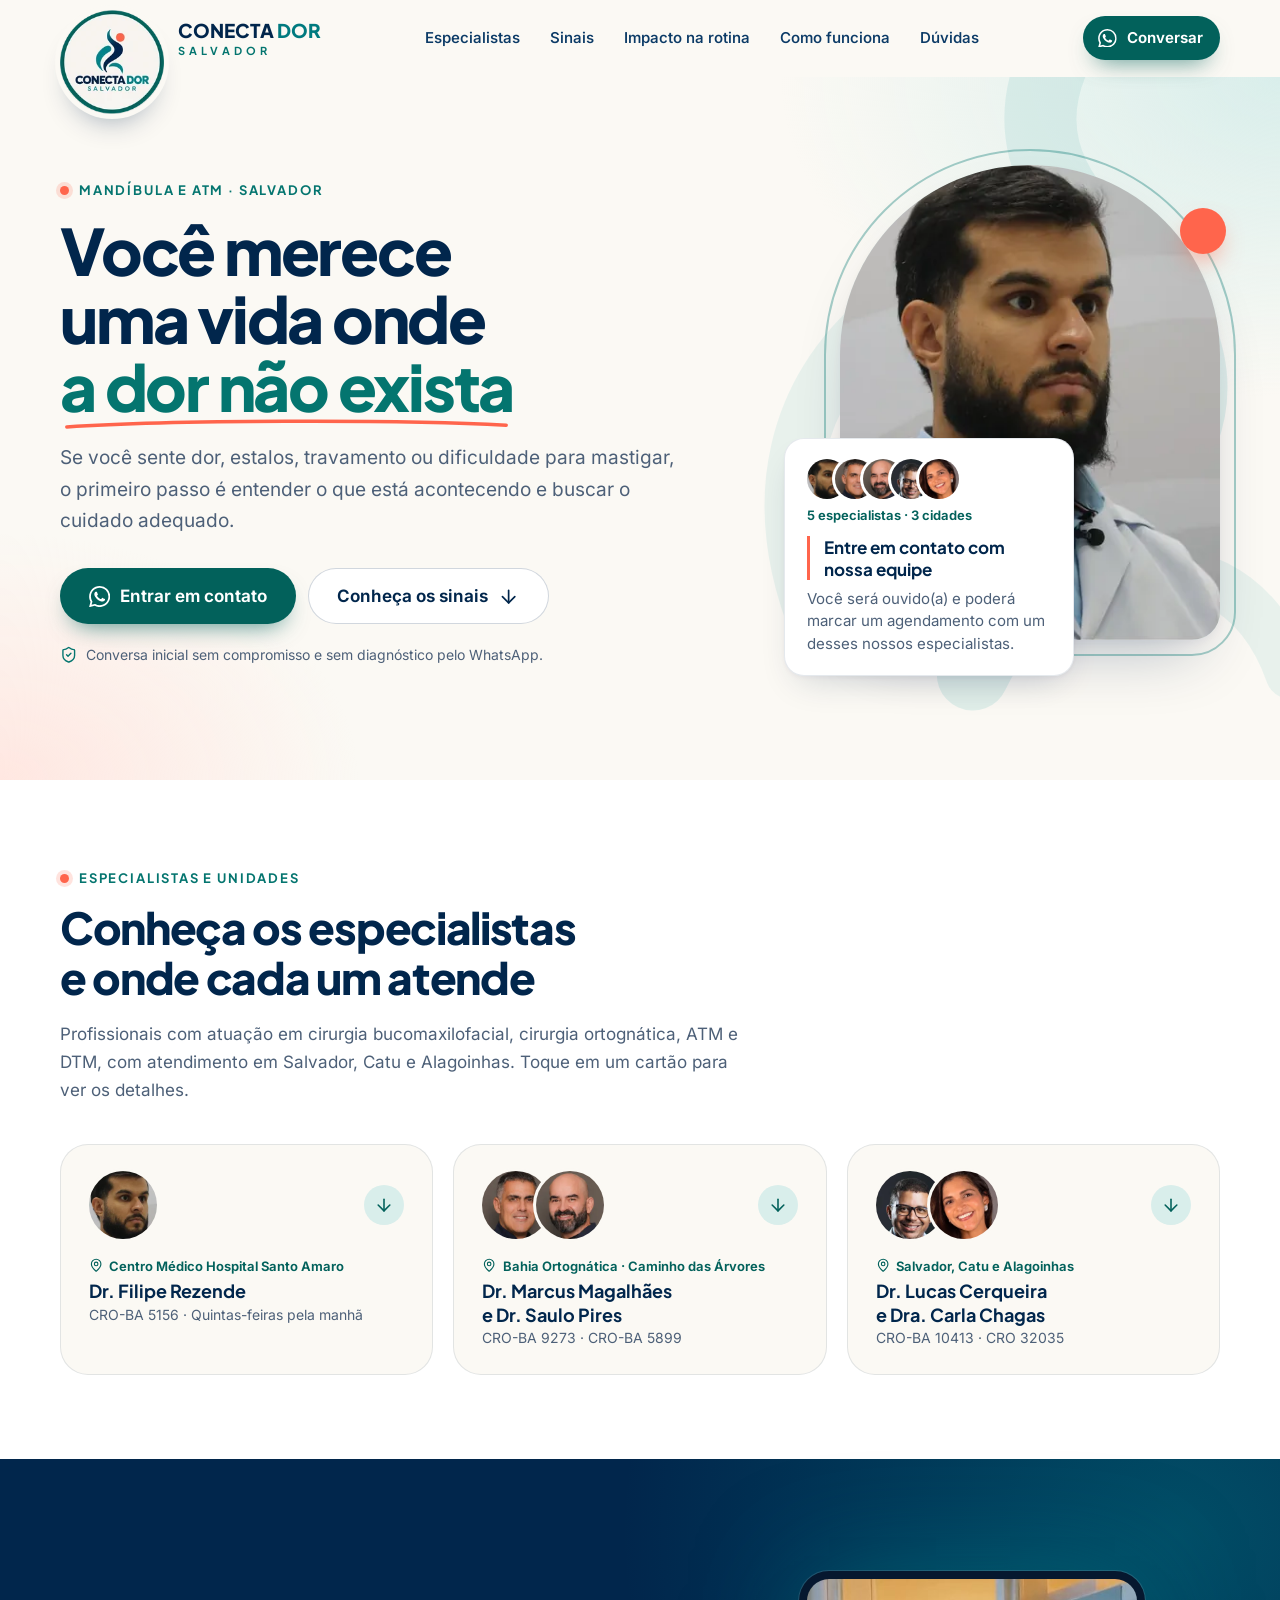
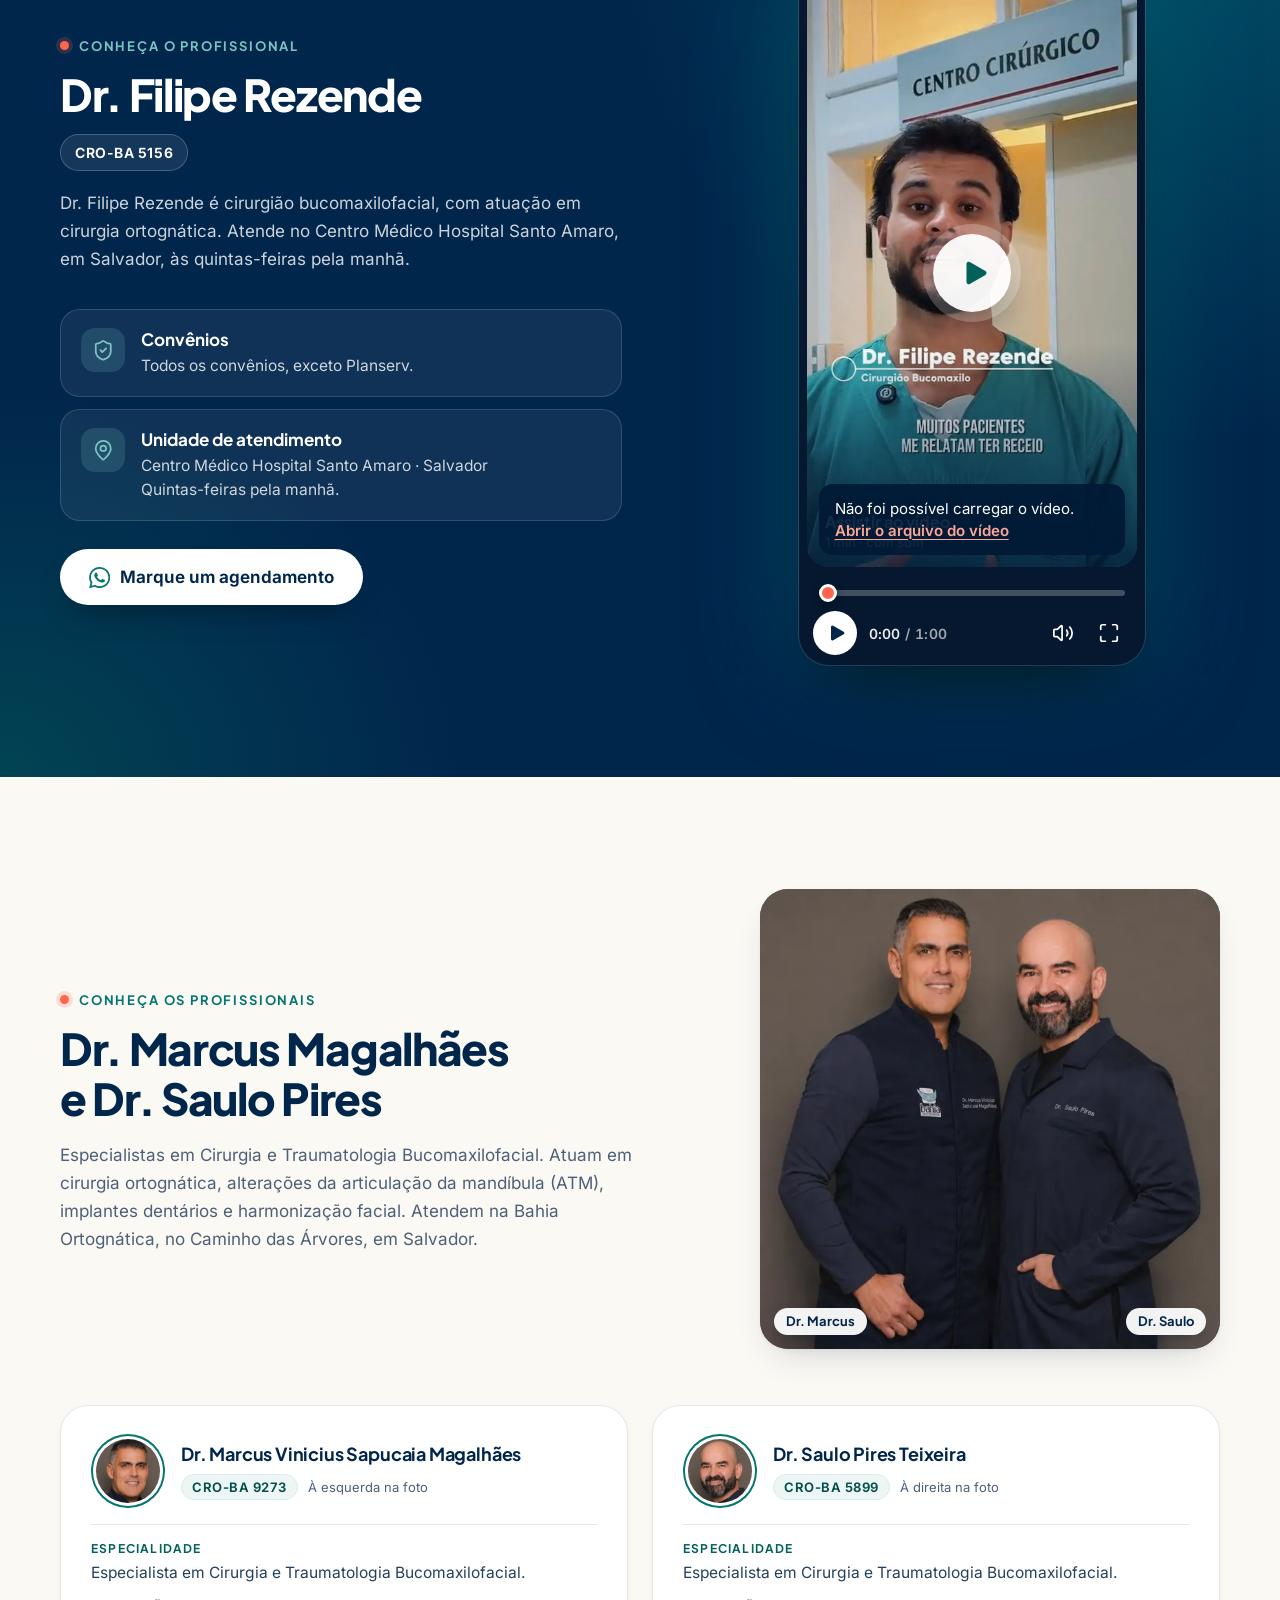
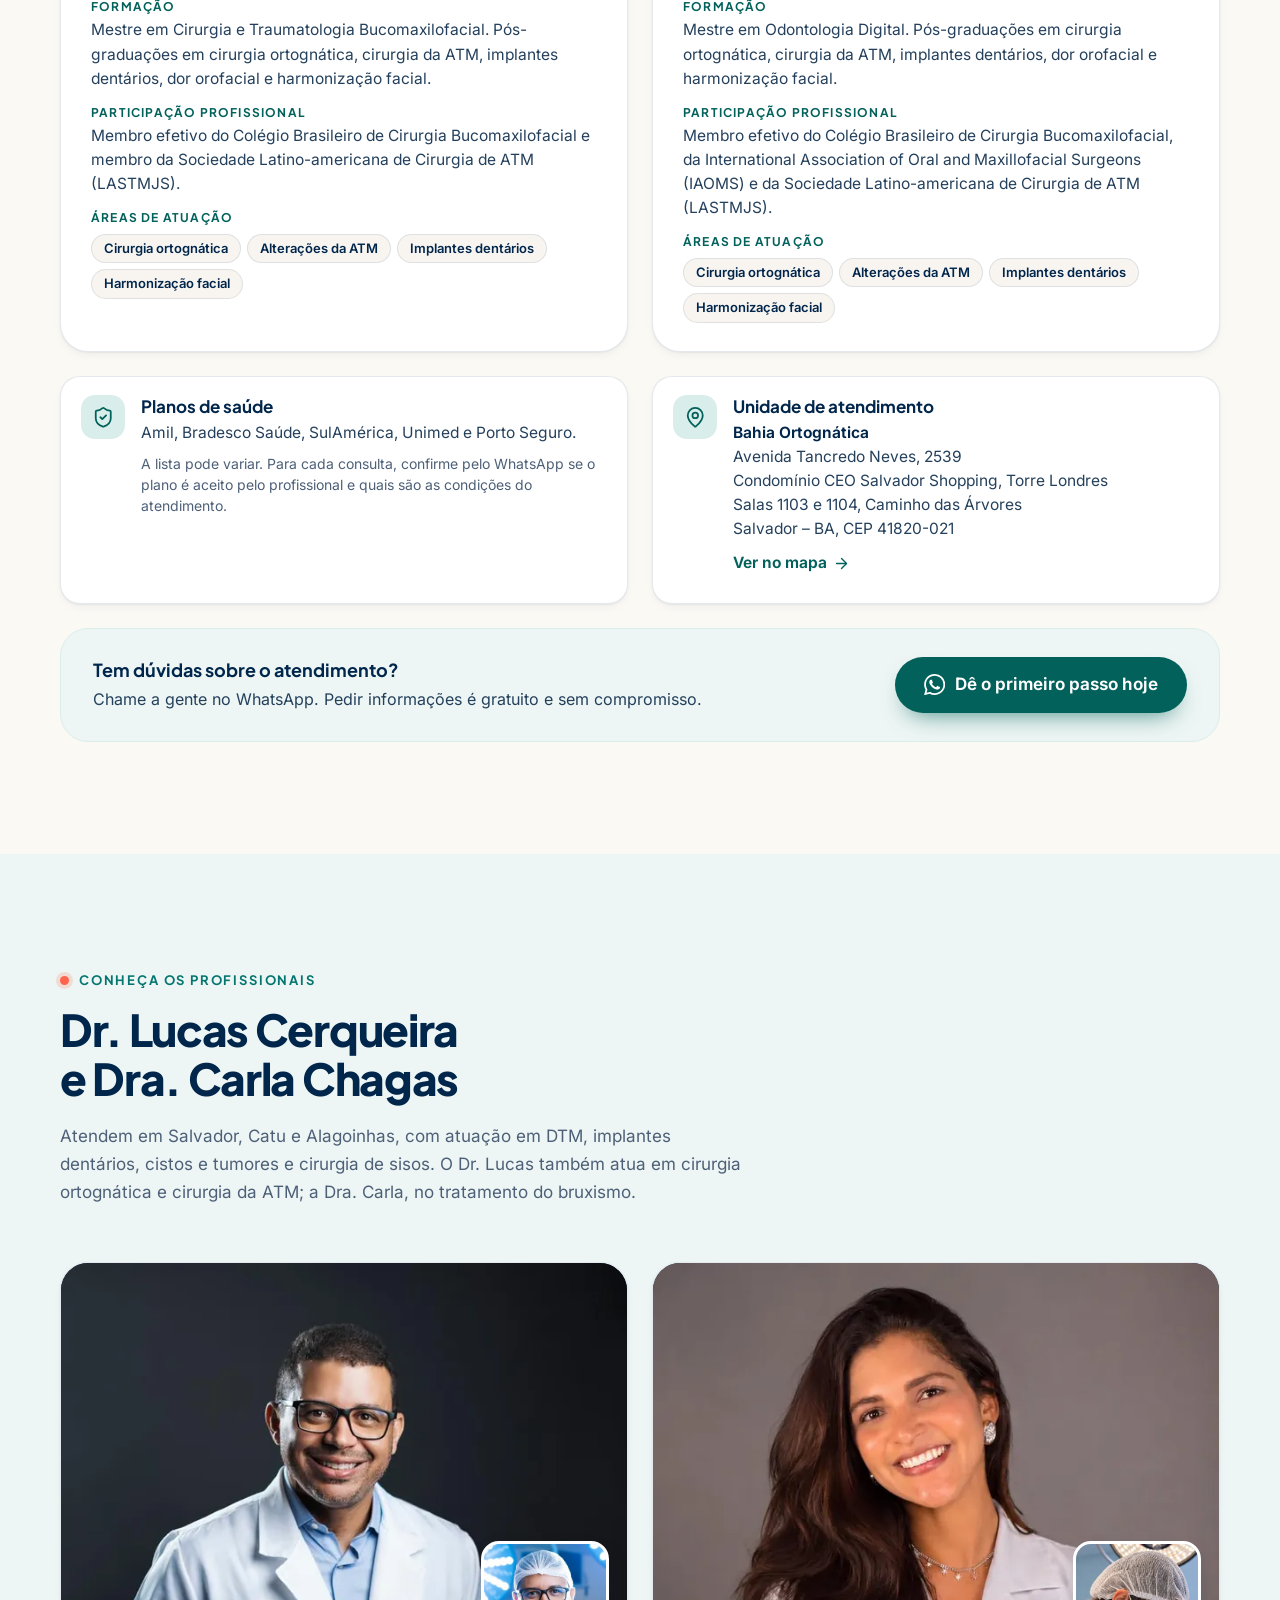
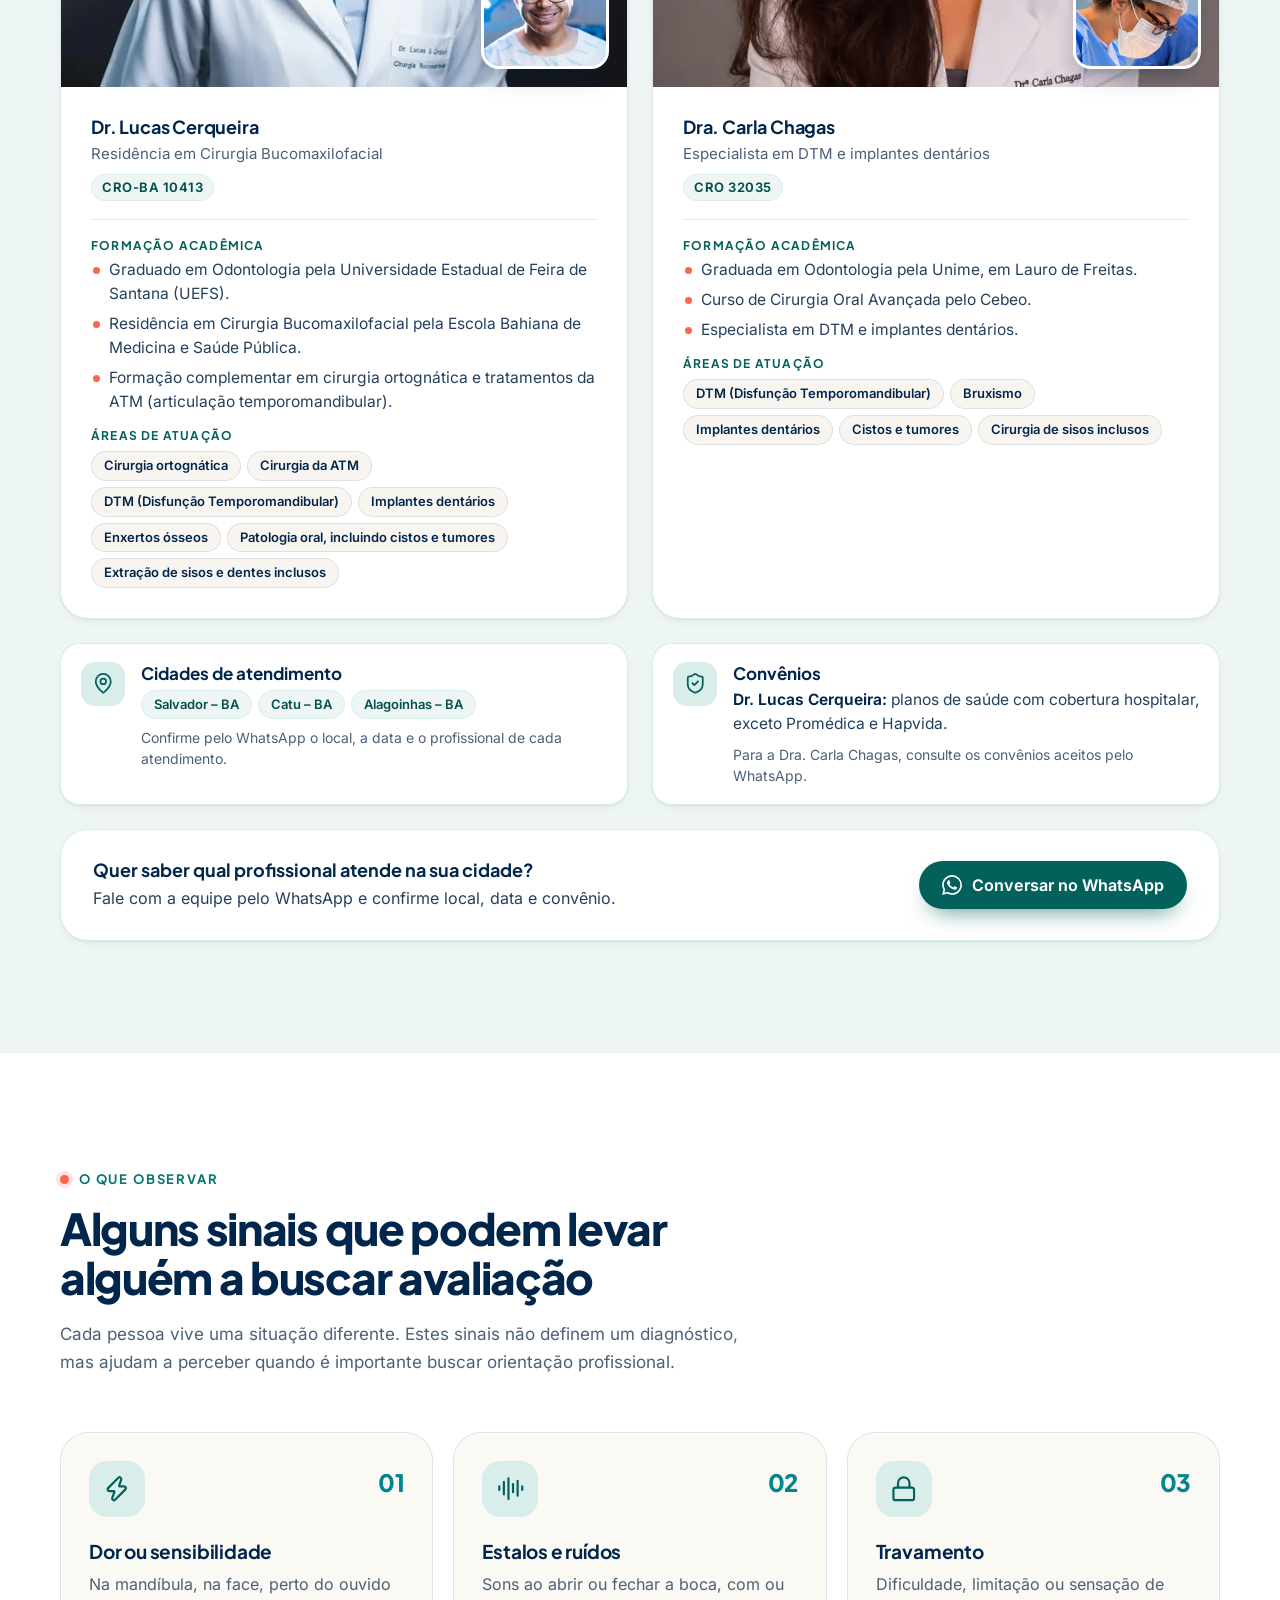
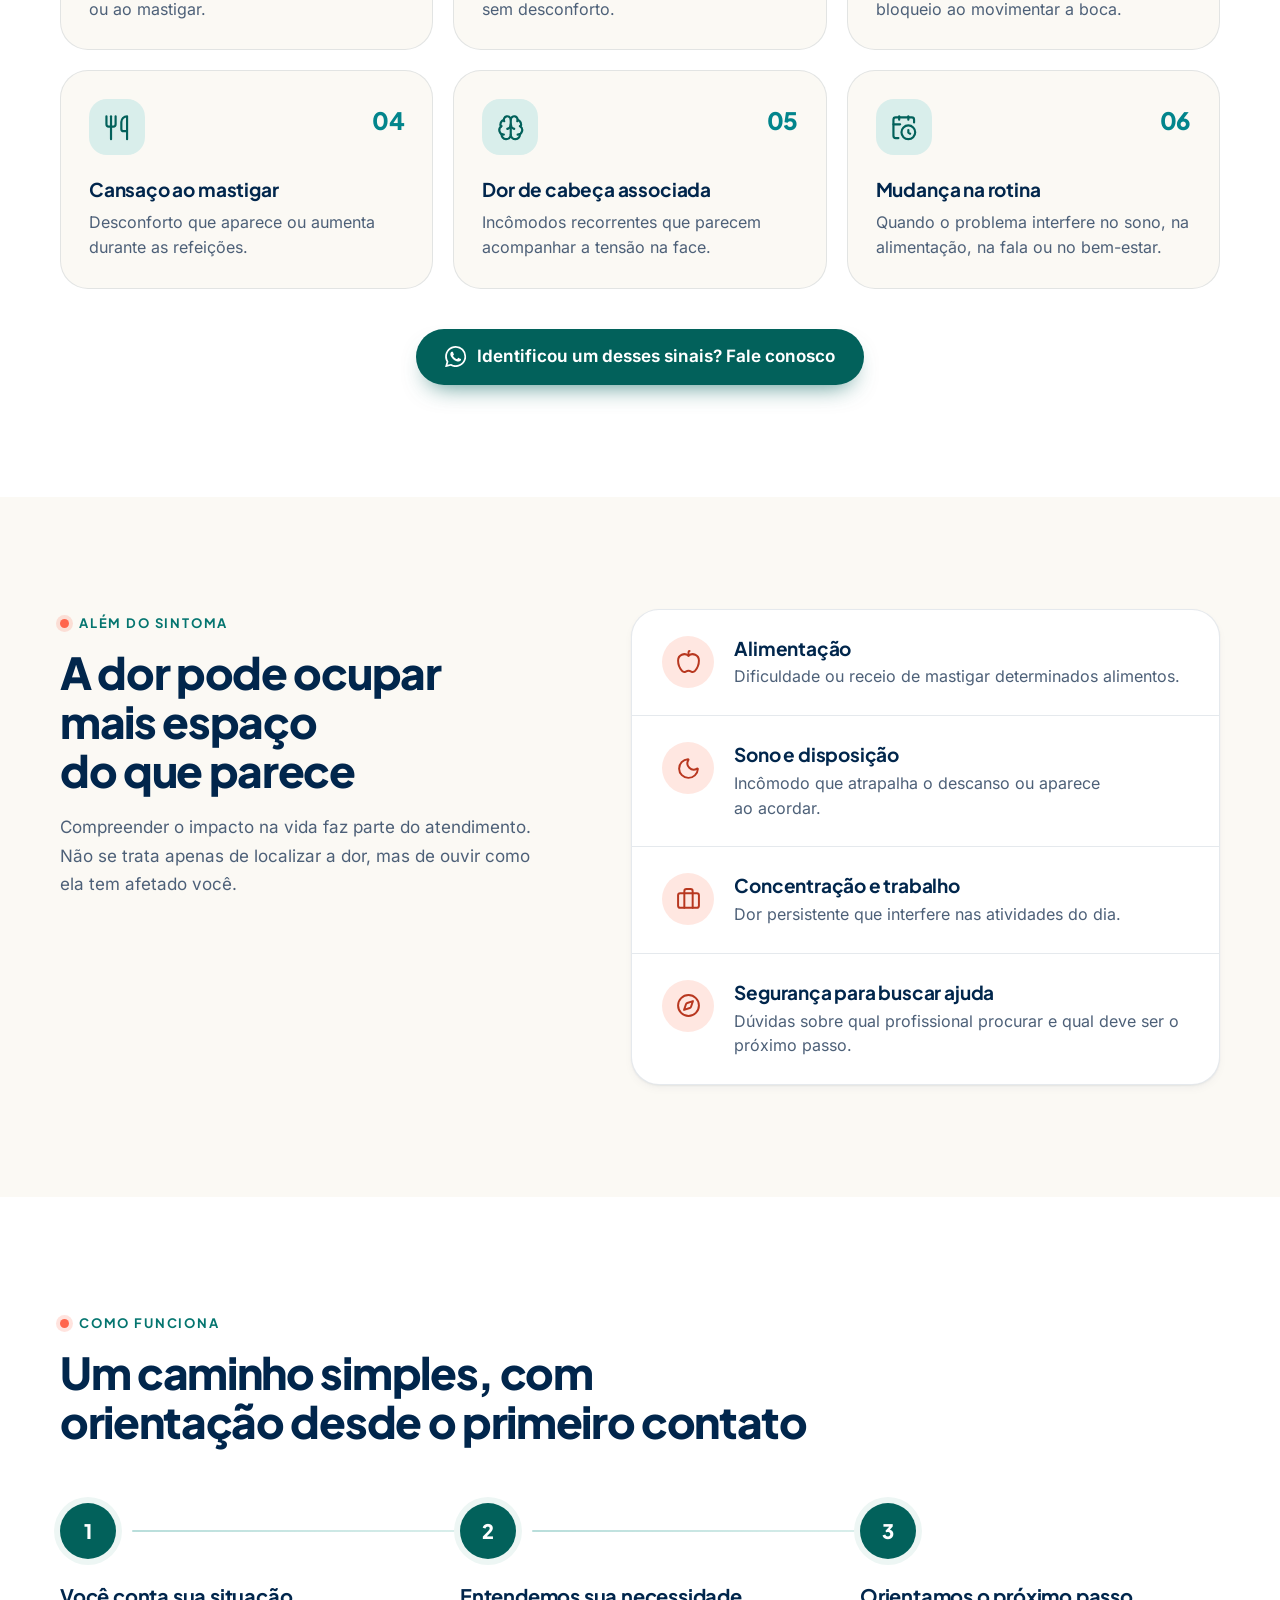
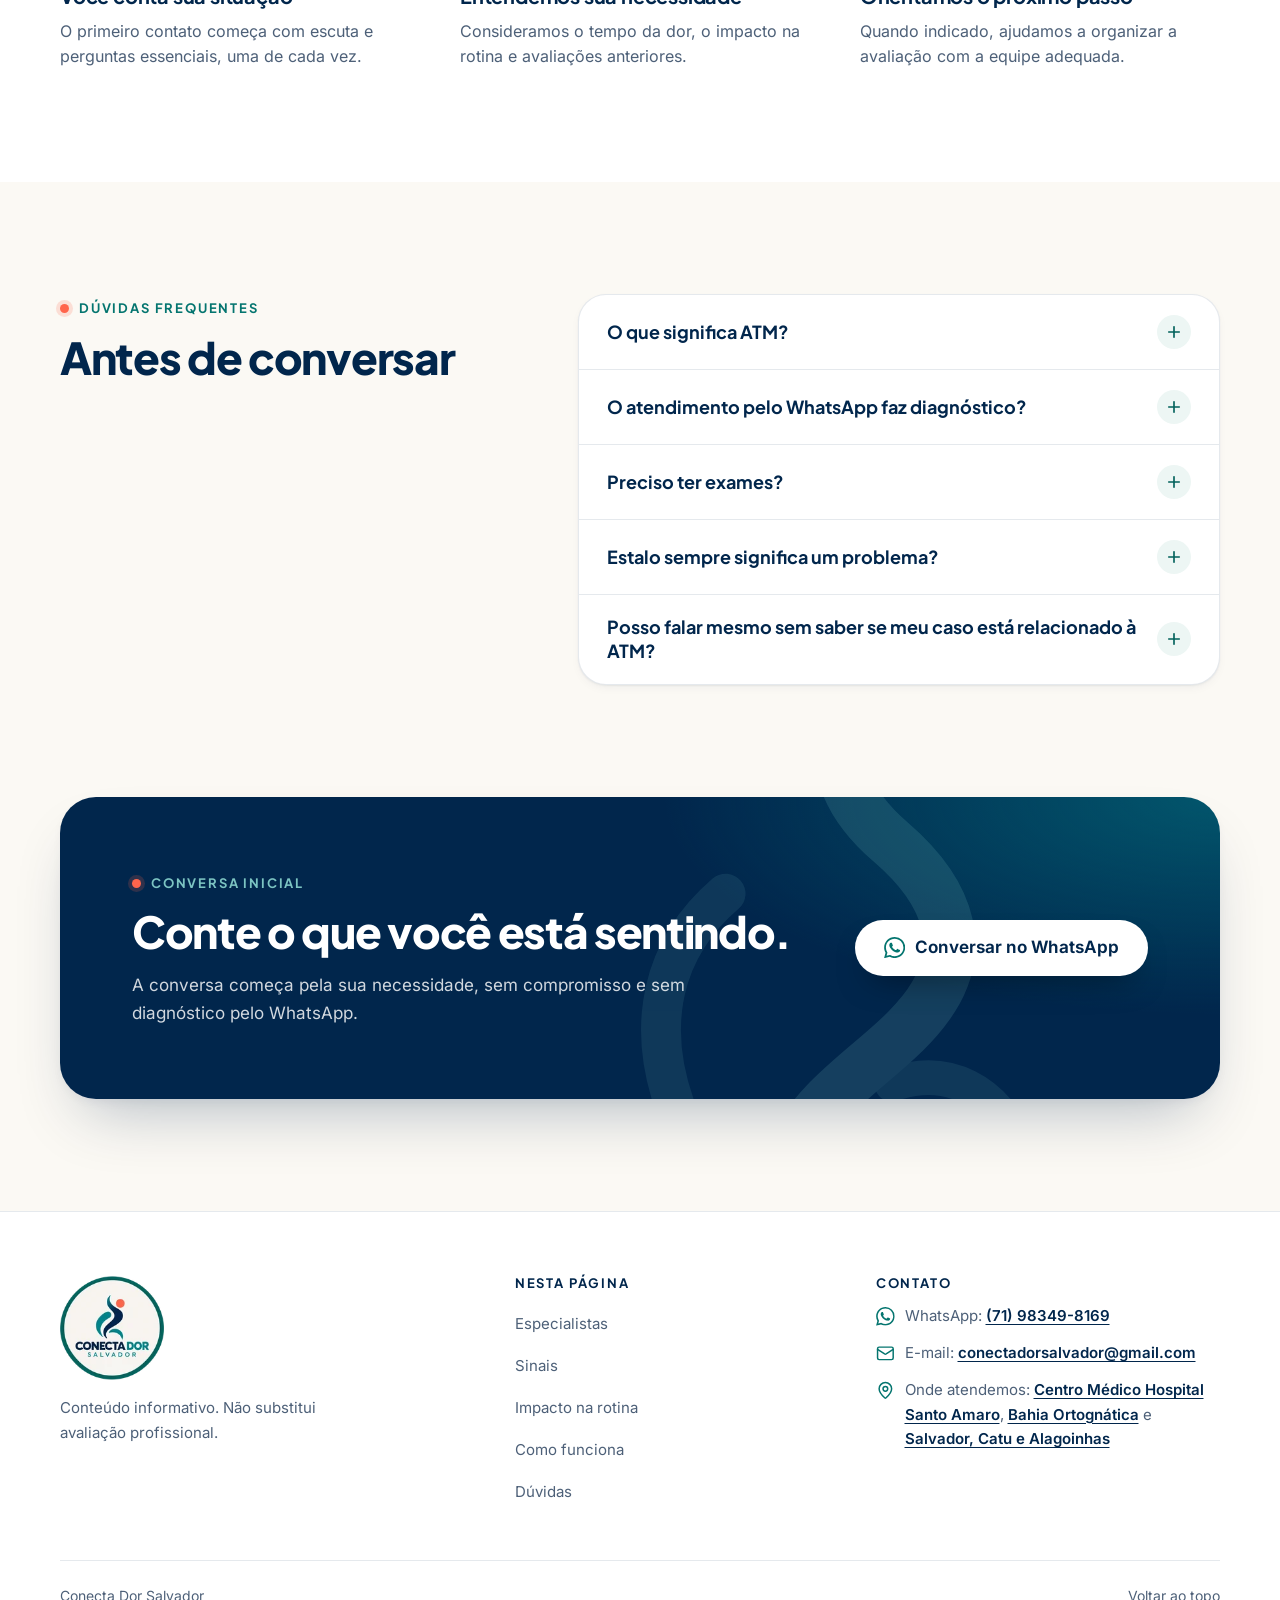
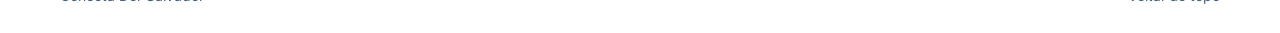
==== commit b435b7a5: "Inclui Dr. Lucas Cerqueira e Dra. Carla Chagas no catálogo de especialistas - Novo perfil com retrat" ====
--- a/index.html
+++ b/index.html
@@ -26,7 +26,7 @@
 
   <link rel="preload" href="assets/fonts/plus-jakarta-sans-latin-wght-normal.woff2" as="font" type="font/woff2" crossorigin>
   <link rel="preload" href="assets/fonts/inter-latin-wght-normal.woff2" as="font" type="font/woff2" crossorigin>
-  <link rel="stylesheet" href="assets/css/styles.css?v=3">
+  <link rel="stylesheet" href="assets/css/styles.css?v=4">
   <script>document.documentElement.classList.add('js');</script>
   <script src="assets/js/main.js?v=3" defer></script>
   <!-- Meta Pixel Code -->
@@ -108,11 +108,7 @@
           <li><a href="#duvidas">Dúvidas</a></li>
         </ul>
         <div class="site-nav__extra">
-          <a class="btn btn--primary btn--block" href="https://wa.me/5571983498169?text=Ol%C3%A1%21%20Vim%20pela%20p%C3%A1gina%20Conecta%20Dor%20Salvador%20e%20gostaria%20de%20conversar%20sobre%20o%20que%20estou%20sentindo." target="_blank" rel="noopener noreferrer">
-            <svg class="icon" aria-hidden="true"><use href="#i-whatsapp"/></svg>
-            Conversar no WhatsApp
-          </a>
-          <p class="site-nav__note">Hospital Santo Amaro e Bahia Ortognática · Salvador</p>
+          <p class="site-nav__note">Atendimento em Salvador, Catu e Alagoinhas</p>
         </div>
       </nav>
 
@@ -174,8 +170,10 @@
                 <picture><source type="image/webp" srcset="assets/avatar-felipe.webp"><img class="" src="assets/avatar-felipe.jpg" alt="" width="192" height="192" decoding="async"></picture>
                 <picture><source type="image/webp" srcset="assets/avatar-marcus.webp"><img class="" src="assets/avatar-marcus.jpg" alt="" width="192" height="192" decoding="async"></picture>
                 <picture><source type="image/webp" srcset="assets/avatar-saulo.webp"><img class="" src="assets/avatar-saulo.jpg" alt="" width="192" height="192" decoding="async"></picture>
+                <picture><source type="image/webp" srcset="assets/avatar-lucas.webp"><img class="" src="assets/avatar-lucas.jpg" alt="" width="192" height="192" decoding="async"></picture>
+                <picture><source type="image/webp" srcset="assets/avatar-carla.webp"><img class="" src="assets/avatar-carla.jpg" alt="" width="192" height="192" decoding="async"></picture>
               </span>
-              <span class="team-avatars__label">3 especialistas · 2 unidades</span>
+              <span class="team-avatars__label">5 especialistas · 3 cidades</span>
             </span>
             <strong>Entre em contato com nossa equipe</strong>
             <p>Você será ouvido(a) e poderá marcar um agendamento com um desses nossos especialistas.</p>
@@ -191,7 +189,7 @@
         <div class="section-head directory__head" data-reveal>
           <p class="eyebrow"><span class="eyebrow__dot" aria-hidden="true"></span>Especialistas e unidades</p>
           <h2 id="especialistas-titulo">Conheça os especialistas e onde cada um atende</h2>
-          <p class="section-intro">Cirurgiões bucomaxilofaciais com atuação em cirurgia ortognática e ATM, em duas unidades de Salvador. Toque em uma unidade para ver os detalhes.</p>
+          <p class="section-intro">Profissionais com atuação em cirurgia bucomaxilofacial, cirurgia ortognática, ATM e DTM, com atendimento em Salvador, Catu e Alagoinhas. Toque em um cartão para ver os detalhes.</p>
         </div>
         <ul class="units" role="list">
           <li data-reveal>
@@ -217,6 +215,20 @@
                 <span class="unit-card__place"><svg class="icon" aria-hidden="true"><use href="#i-map-pin"/></svg>Bahia Ortognática · Caminho das Árvores</span>
                 <span class="unit-card__names">Dr. Marcus Magalhães e Dr. Saulo Pires</span>
                 <span class="unit-card__meta">CRO-BA 9273 · CRO-BA 5899</span>
+              </span>
+              <span class="unit-card__go" aria-hidden="true"><svg class="icon"><use href="#i-arrow-down"/></svg></span>
+            </a>
+          </li>
+          <li data-reveal>
+            <a class="unit-card" href="#dr-lucas-dra-carla">
+              <span class="unit-card__faces" aria-hidden="true">
+                <picture><source type="image/webp" srcset="assets/avatar-lucas.webp"><img class="" src="assets/avatar-lucas.jpg" alt="" width="192" height="192" decoding="async" loading="lazy"></picture>
+                <picture><source type="image/webp" srcset="assets/avatar-carla.webp"><img class="" src="assets/avatar-carla.jpg" alt="" width="192" height="192" decoding="async" loading="lazy"></picture>
+              </span>
+              <span class="unit-card__body">
+                <span class="unit-card__place"><svg class="icon" aria-hidden="true"><use href="#i-map-pin"/></svg>Salvador, Catu e Alagoinhas</span>
+                <span class="unit-card__names">Dr. Lucas Cerqueira e Dra. Carla Chagas</span>
+                <span class="unit-card__meta">CRO-BA 10413 · CRO 32035</span>
               </span>
               <span class="unit-card__go" aria-hidden="true"><svg class="icon"><use href="#i-arrow-down"/></svg></span>
             </a>
@@ -415,6 +427,127 @@
           <a class="btn btn--primary btn--lg" href="https://wa.me/5571983498169" target="_blank" rel="noopener noreferrer">
             <svg class="icon" aria-hidden="true"><use href="#i-whatsapp"/></svg>
             Dê o primeiro passo hoje
+          </a>
+          </div>
+        </div>
+      </div>
+    </section>
+
+    <!-- Dr. Lucas Cerqueira e Dra. Carla Chagas -->
+    <section id="dr-lucas-dra-carla" class="section section--tint team" aria-labelledby="duo-titulo">
+      <div class="container">
+        <div class="section-head" data-reveal>
+          <p class="eyebrow"><span class="eyebrow__dot" aria-hidden="true"></span>Conheça os profissionais</p>
+          <h2 id="duo-titulo">Dr. Lucas Cerqueira e Dra. Carla Chagas</h2>
+          <p class="section-intro">Atendem em Salvador, Catu e Alagoinhas, com atuação em DTM, implantes dentários, cistos e tumores e cirurgia de sisos. O Dr. Lucas também atua em cirurgia ortognática e cirurgia da ATM; a Dra. Carla, no tratamento do bruxismo.</p>
+        </div>
+
+        <ul class="doctors doctors--photo" role="list">
+          <li class="doctor doctor--photo" data-reveal>
+            <article aria-labelledby="dr-lucas-nome">
+              <div class="doctor__photo">
+                <picture>
+                  <source type="image/webp" srcset="assets/dr-lucas-retrato-640.webp 640w, assets/dr-lucas-retrato-853.webp 853w" sizes="(min-width: 900px) 540px, 100vw">
+                  <img src="assets/dr-lucas-retrato-853.jpg" alt="Retrato do Dr. Lucas Cerqueira, de jaleco branco" width="853" height="640" loading="lazy" decoding="async">
+                </picture>
+                <picture class="doctor__inset">
+                  <source type="image/webp" srcset="assets/dr-lucas-cirurgia-320.webp">
+                  <img src="assets/dr-lucas-cirurgia-320.jpg" alt="Dr. Lucas Cerqueira no centro cirúrgico, de touca e óculos" width="320" height="320" loading="lazy" decoding="async">
+                </picture>
+              </div>
+              <div class="doctor__content">
+                <h3 id="dr-lucas-nome">Dr. Lucas Cerqueira</h3>
+                <p class="doctor__role">Residência em Cirurgia Bucomaxilofacial</p>
+                <p class="doctor__meta"><span class="badge">CRO-BA 10413</span></p>
+                <dl class="doctor__info">
+                  <div>
+                    <dt>Formação acadêmica</dt>
+                    <dd><ul class="doctor__list" role="list">
+                      <li>Graduado em Odontologia pela Universidade Estadual de Feira de Santana (UEFS).</li>
+                      <li>Residência em Cirurgia Bucomaxilofacial pela Escola Bahiana de Medicina e Saúde Pública.</li>
+                      <li>Formação complementar em cirurgia ortognática e tratamentos da ATM (articulação temporomandibular).</li>
+                    </ul></dd>
+                  </div>
+                  <div>
+                    <dt>Áreas de atuação</dt>
+                    <dd><ul class="chips" role="list">
+                      <li>Cirurgia ortognática</li>
+                      <li>Cirurgia da ATM</li>
+                      <li>DTM (Disfunção Temporomandibular)</li>
+                      <li>Implantes dentários</li>
+                      <li>Enxertos ósseos</li>
+                      <li>Patologia oral, incluindo cistos e tumores</li>
+                      <li>Extração de sisos e dentes inclusos</li>
+                    </ul></dd>
+                  </div>
+                </dl>
+              </div>
+            </article>
+          </li>
+          <li class="doctor doctor--photo" data-reveal>
+            <article aria-labelledby="dr-carla-nome">
+              <div class="doctor__photo">
+                <picture>
+                  <source type="image/webp" srcset="assets/dra-carla-retrato-640.webp 640w, assets/dra-carla-retrato-1086.webp 1086w" sizes="(min-width: 900px) 540px, 100vw">
+                  <img src="assets/dra-carla-retrato-1000.jpg" alt="Retrato da Dra. Carla Chagas, de jaleco branco" width="1000" height="750" loading="lazy" decoding="async">
+                </picture>
+                <picture class="doctor__inset">
+                  <source type="image/webp" srcset="assets/dra-carla-cirurgia-320.webp">
+                  <img src="assets/dra-carla-cirurgia-320.jpg" alt="Dra. Carla Chagas durante um procedimento cirúrgico, de touca, máscara e óculos" width="320" height="320" loading="lazy" decoding="async">
+                </picture>
+              </div>
+              <div class="doctor__content">
+                <h3 id="dr-carla-nome">Dra. Carla Chagas</h3>
+                <p class="doctor__role">Especialista em DTM e implantes dentários</p>
+                <p class="doctor__meta"><span class="badge">CRO 32035</span></p>
+                <dl class="doctor__info">
+                  <div>
+                    <dt>Formação acadêmica</dt>
+                    <dd><ul class="doctor__list" role="list">
+                      <li>Graduada em Odontologia pela Unime, em Lauro de Freitas.</li>
+                      <li>Curso de Cirurgia Oral Avançada pelo Cebeo.</li>
+                      <li>Especialista em DTM e implantes dentários.</li>
+                    </ul></dd>
+                  </div>
+                  <div>
+                    <dt>Áreas de atuação</dt>
+                    <dd><ul class="chips" role="list">
+                      <li>DTM (Disfunção Temporomandibular)</li>
+                      <li>Bruxismo</li>
+                      <li>Implantes dentários</li>
+                      <li>Cistos e tumores</li>
+                      <li>Cirurgia de sisos inclusos</li>
+                    </ul></dd>
+                  </div>
+                </dl>
+              </div>
+            </article>
+          </li>
+        </ul>
+
+        <div class="team__bottom">
+          <dl class="facts facts--light">
+            <div class="fact" data-reveal>
+              <dt><span class="fact__icon" aria-hidden="true"><svg class="icon"><use href="#i-map-pin"/></svg></span>Cidades de atendimento</dt>
+              <dd>
+                <ul class="chips chips--places" role="list">
+                  <li>Salvador – BA</li>
+                  <li>Catu – BA</li>
+                  <li>Alagoinhas – BA</li>
+                </ul>
+                <span class="fact__note">Confirme pelo WhatsApp o local, a data e o profissional de cada atendimento.</span>
+              </dd>
+            </div>
+            <div class="fact" data-reveal>
+              <dt><span class="fact__icon" aria-hidden="true"><svg class="icon"><use href="#i-shield-check"/></svg></span>Convênios</dt>
+              <dd><strong class="fact__who">Dr. Lucas Cerqueira:</strong> planos de saúde com cobertura hospitalar, exceto Promédica e Hapvida.<span class="fact__note">Para a Dra. Carla Chagas, consulte os convênios aceitos pelo WhatsApp.</span></dd>
+            </div>
+          </dl>
+          <div class="team__cta" data-reveal>
+            <p><strong>Quer saber qual profissional atende na sua cidade?</strong> Fale com a equipe pelo WhatsApp e confirme local, data e convênio.</p>
+          <a class="btn btn--primary btn--block" href="https://wa.me/5571983498169?text=Ol%C3%A1%21%20Vim%20pela%20p%C3%A1gina%20Conecta%20Dor%20Salvador%20e%20gostaria%20de%20conversar%20sobre%20o%20que%20estou%20sentindo." target="_blank" rel="noopener noreferrer">
+            <svg class="icon" aria-hidden="true"><use href="#i-whatsapp"/></svg>
+            Conversar no WhatsApp
           </a>
           </div>
         </div>
@@ -648,7 +781,7 @@
           </li>
           <li>
             <svg class="icon" aria-hidden="true"><use href="#i-map-pin"/></svg>
-            <span>Unidades: <a href="#video-dr-felipe">Centro Médico Hospital Santo Amaro</a> e <a href="#bahia-ortognatica">Bahia Ortognática</a></span>
+            <span>Onde atendemos: <a href="#video-dr-felipe">Centro Médico Hospital Santo Amaro</a>, <a href="#bahia-ortognatica">Bahia Ortognática</a> e <a href="#dr-lucas-dra-carla">Salvador, Catu e Alagoinhas</a></span>
           </li>
         </ul>
       </div>
--- a/assets/css/styles.css
+++ b/assets/css/styles.css
@@ -760,6 +760,10 @@
   background: var(--cream-50);
 }
 
+.section--tint {
+  background: var(--teal-50);
+}
+
 .section--navy {
   --focus: var(--white);
   background:
@@ -1700,11 +1704,18 @@
   }
 
   .units {
-    grid-template-columns: repeat(2, minmax(0, 1fr));
+    grid-template-columns: repeat(3, minmax(0, 1fr));
     gap: 20px;
   }
 
   .unit-card {
+    grid-template-columns: auto 1fr;
+    grid-template-areas:
+      "faces go"
+      "body body";
+    align-content: start;
+    align-items: center;
+    gap: 18px 16px;
     padding: 26px 28px;
     border-radius: var(--radius-lg);
   }
@@ -2036,6 +2047,136 @@
     align-items: center;
     gap: 32px;
     padding: 28px 32px;
+  }
+}
+
+/* Perfis com retrato individual (Dr. Lucas e Dra. Carla) */
+.section--tint .team__cta {
+  border-color: var(--teal-100);
+  background: var(--white);
+  box-shadow: var(--shadow-sm);
+}
+
+.section--tint .fact {
+  border-color: rgba(2, 97, 91, .12);
+}
+
+.doctor--photo {
+  overflow: hidden;
+  padding: 0;
+}
+
+.doctor__photo {
+  position: relative;
+  aspect-ratio: 4 / 3;
+  background: var(--navy-900);
+}
+
+.doctor__photo > picture:not(.doctor__inset),
+.doctor__photo > picture:not(.doctor__inset) > img {
+  width: 100%;
+  height: 100%;
+}
+
+.doctor__photo > picture:not(.doctor__inset) > img {
+  object-fit: cover;
+  object-position: 50% 30%;
+}
+
+.doctor__inset {
+  position: absolute;
+  right: 14px;
+  bottom: 14px;
+  width: clamp(84px, 26%, 128px);
+  aspect-ratio: 1;
+  overflow: hidden;
+  border: 3px solid var(--white);
+  border-radius: 18px;
+  background: var(--teal-100);
+  box-shadow: 0 12px 24px -10px rgba(1, 26, 54, .55);
+}
+
+.doctor__inset img {
+  width: 100%;
+  height: 100%;
+  object-fit: cover;
+}
+
+.doctor__content {
+  padding: 20px;
+}
+
+.doctor__role {
+  margin-top: 4px;
+  color: var(--muted);
+  font-size: .9375rem;
+  line-height: 1.45;
+}
+
+.doctor--photo .doctor__meta {
+  margin-top: 10px;
+}
+
+.doctor--photo .doctor__info {
+  margin-top: 18px;
+  padding-top: 18px;
+  border-top: 1px solid var(--line);
+}
+
+.doctor__list {
+  display: grid;
+  gap: 6px;
+}
+
+.doctor__list li {
+  position: relative;
+  padding-left: 18px;
+}
+
+.doctor__list li::before {
+  content: "";
+  position: absolute;
+  top: .62em;
+  left: 2px;
+  width: 7px;
+  height: 7px;
+  border-radius: 50%;
+  background: var(--coral-500);
+}
+
+.chips--places {
+  margin-top: 6px;
+}
+
+.chips--places li {
+  background: var(--teal-50);
+  border-color: var(--teal-100);
+  color: var(--teal-800);
+}
+
+.fact__who {
+  color: var(--ink);
+  font-weight: 650;
+}
+
+@media (min-width: 600px) {
+  .doctor__content {
+    padding: 24px;
+  }
+}
+
+@media (min-width: 900px) {
+  .doctors--photo {
+    margin-top: 0;
+  }
+
+  .doctor__content {
+    padding: 28px 30px 30px;
+  }
+
+  .doctor__inset {
+    right: 18px;
+    bottom: 18px;
   }
 }
 
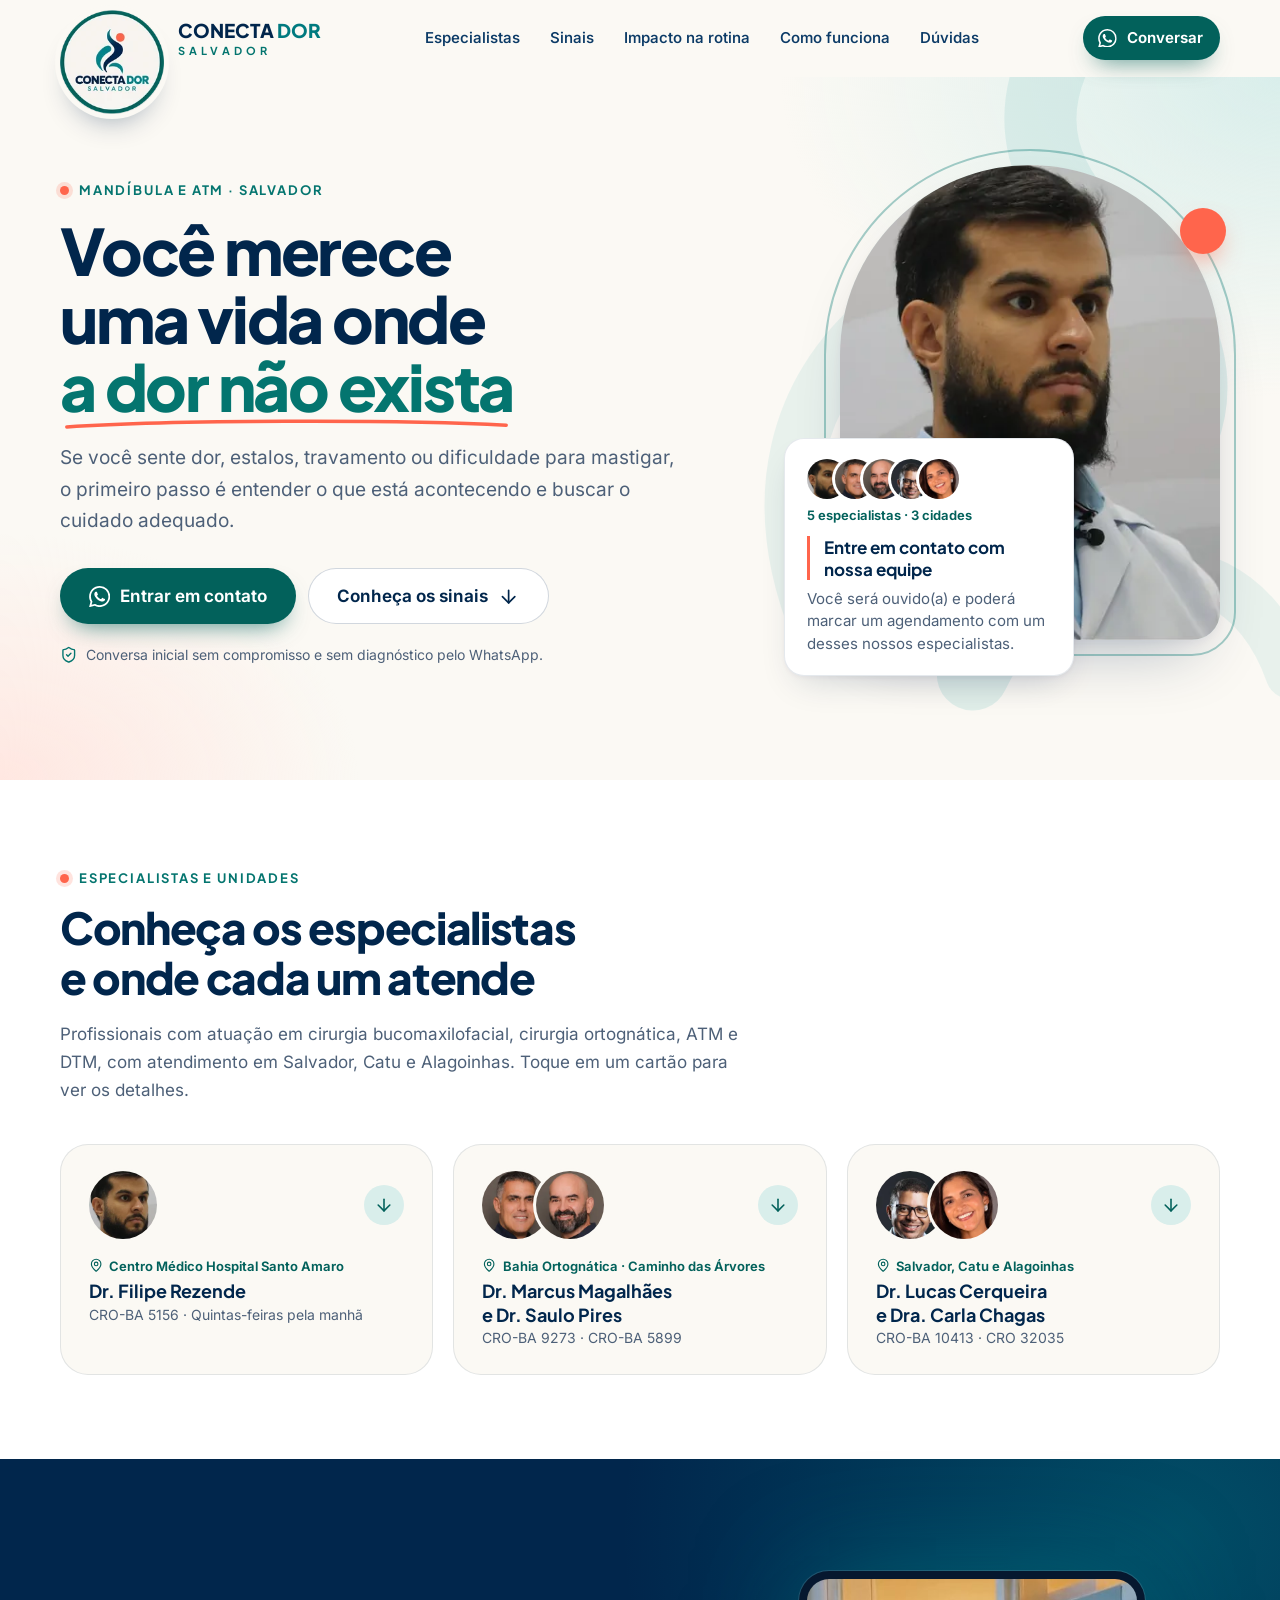
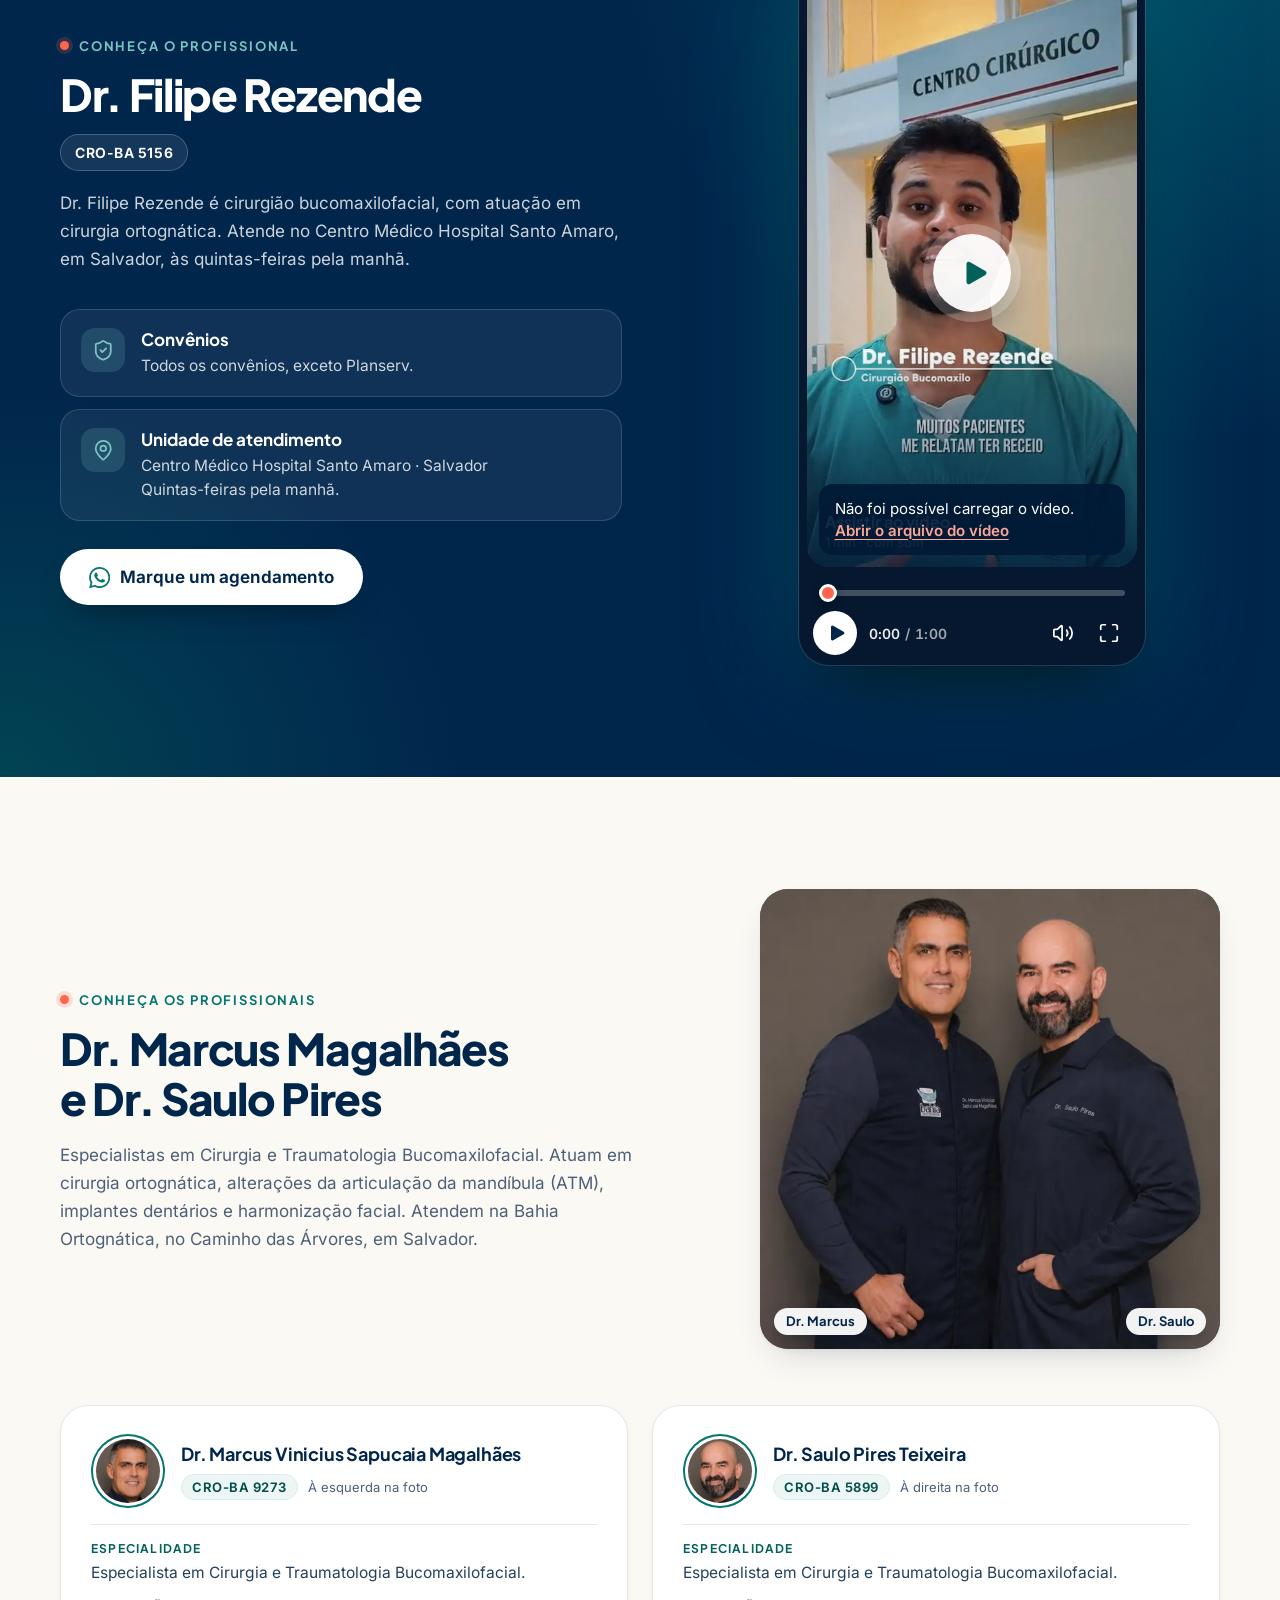
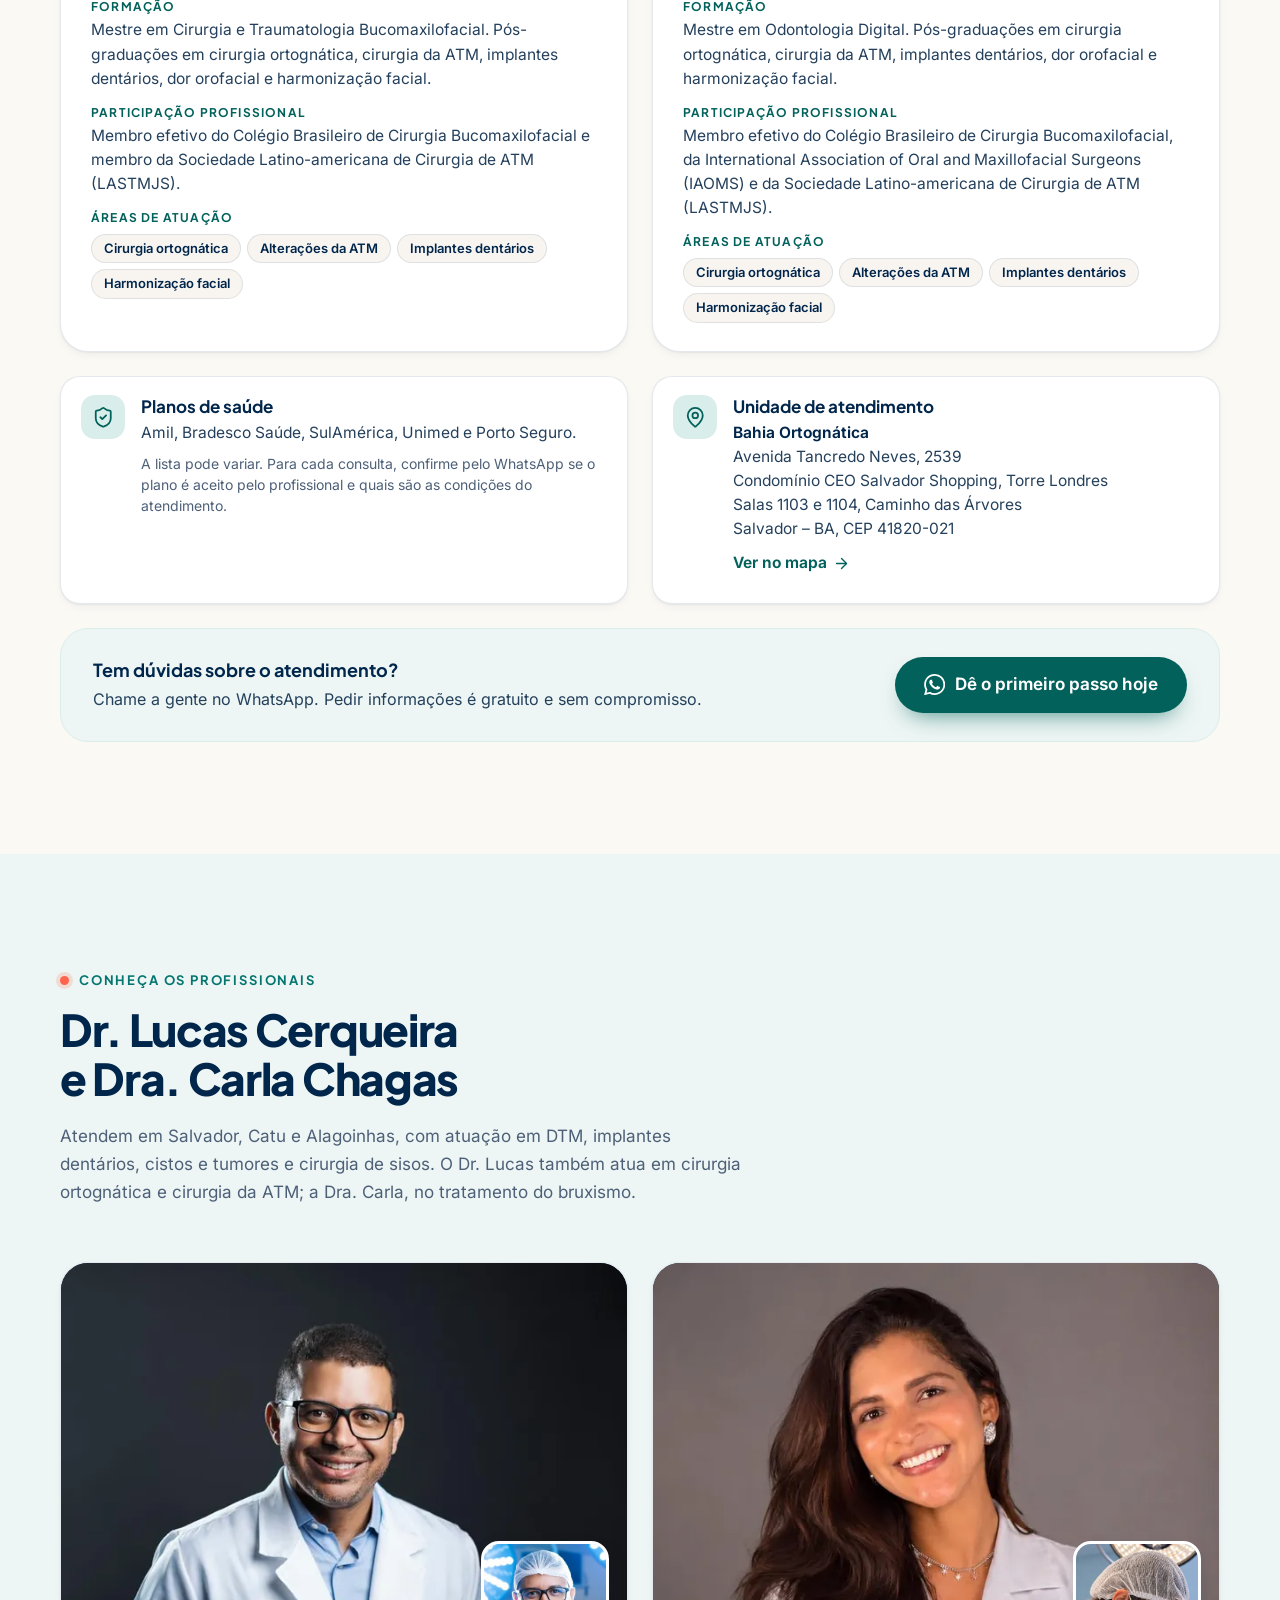
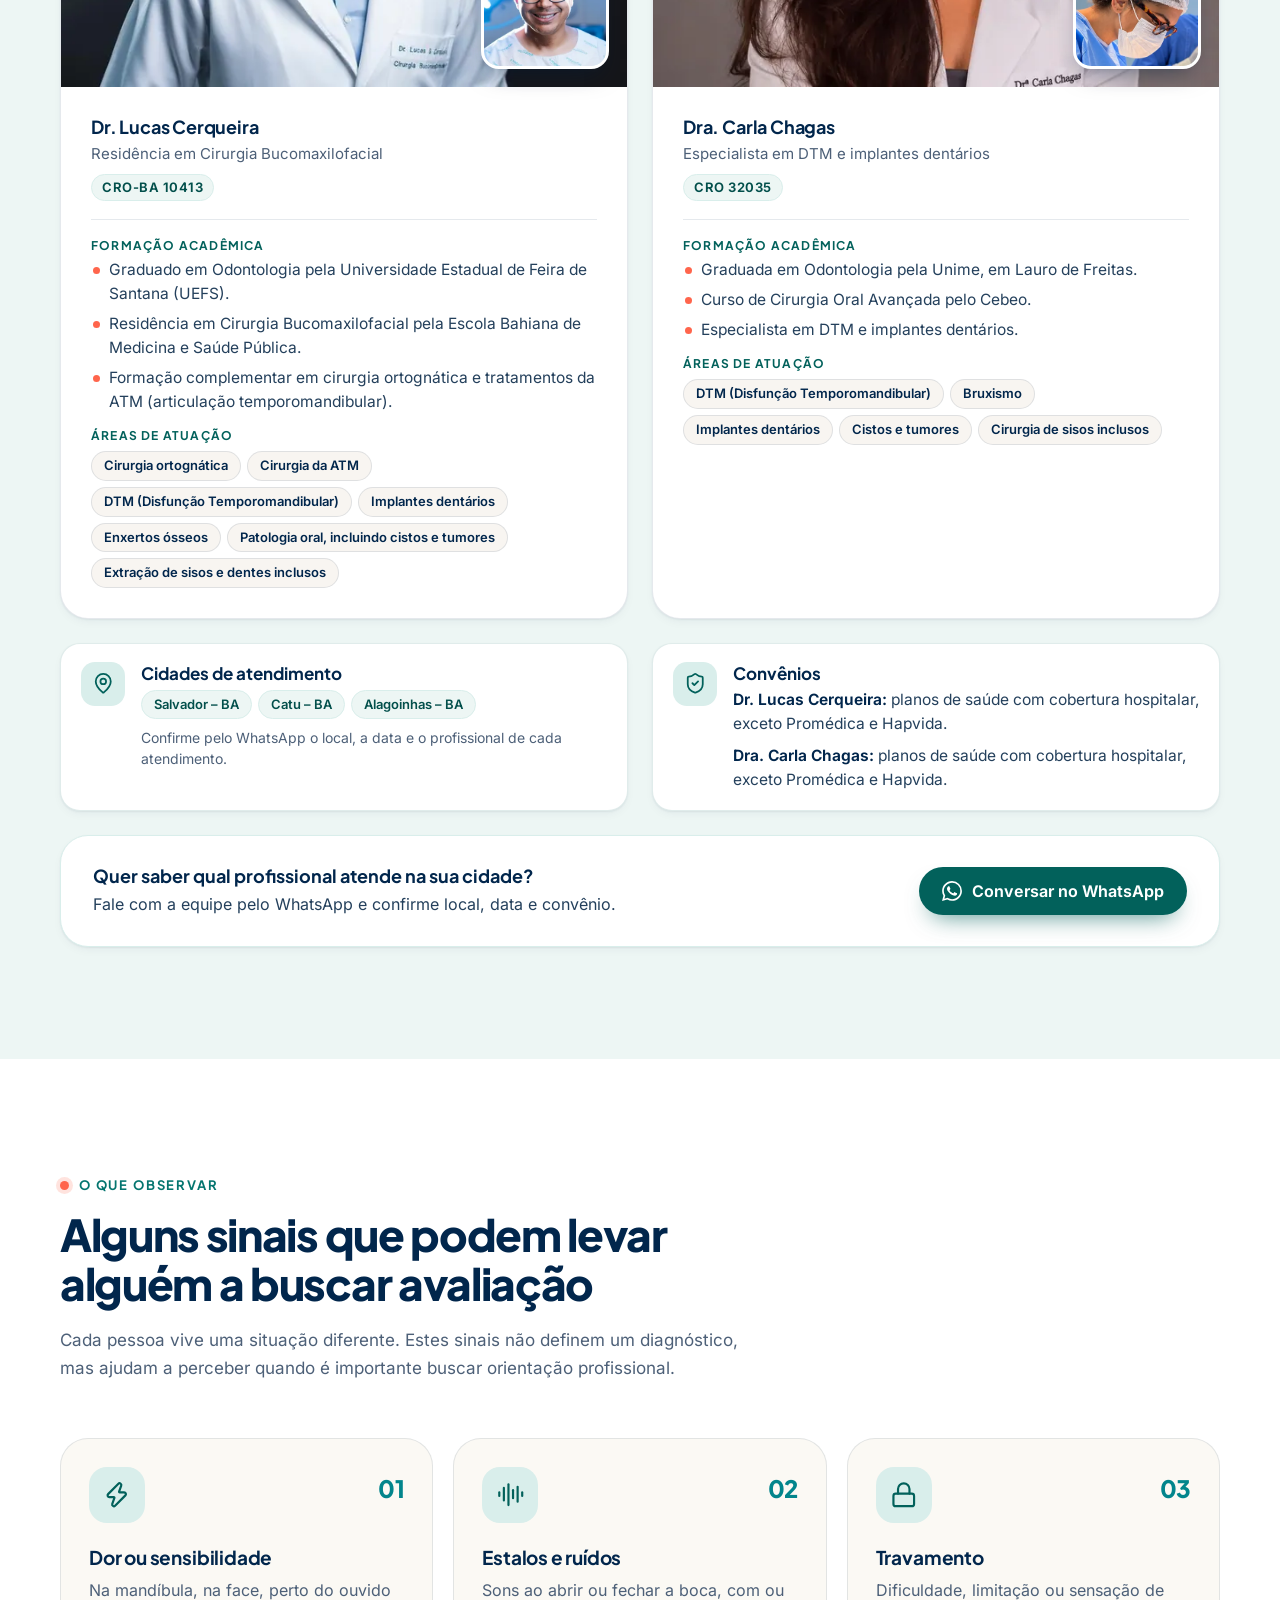
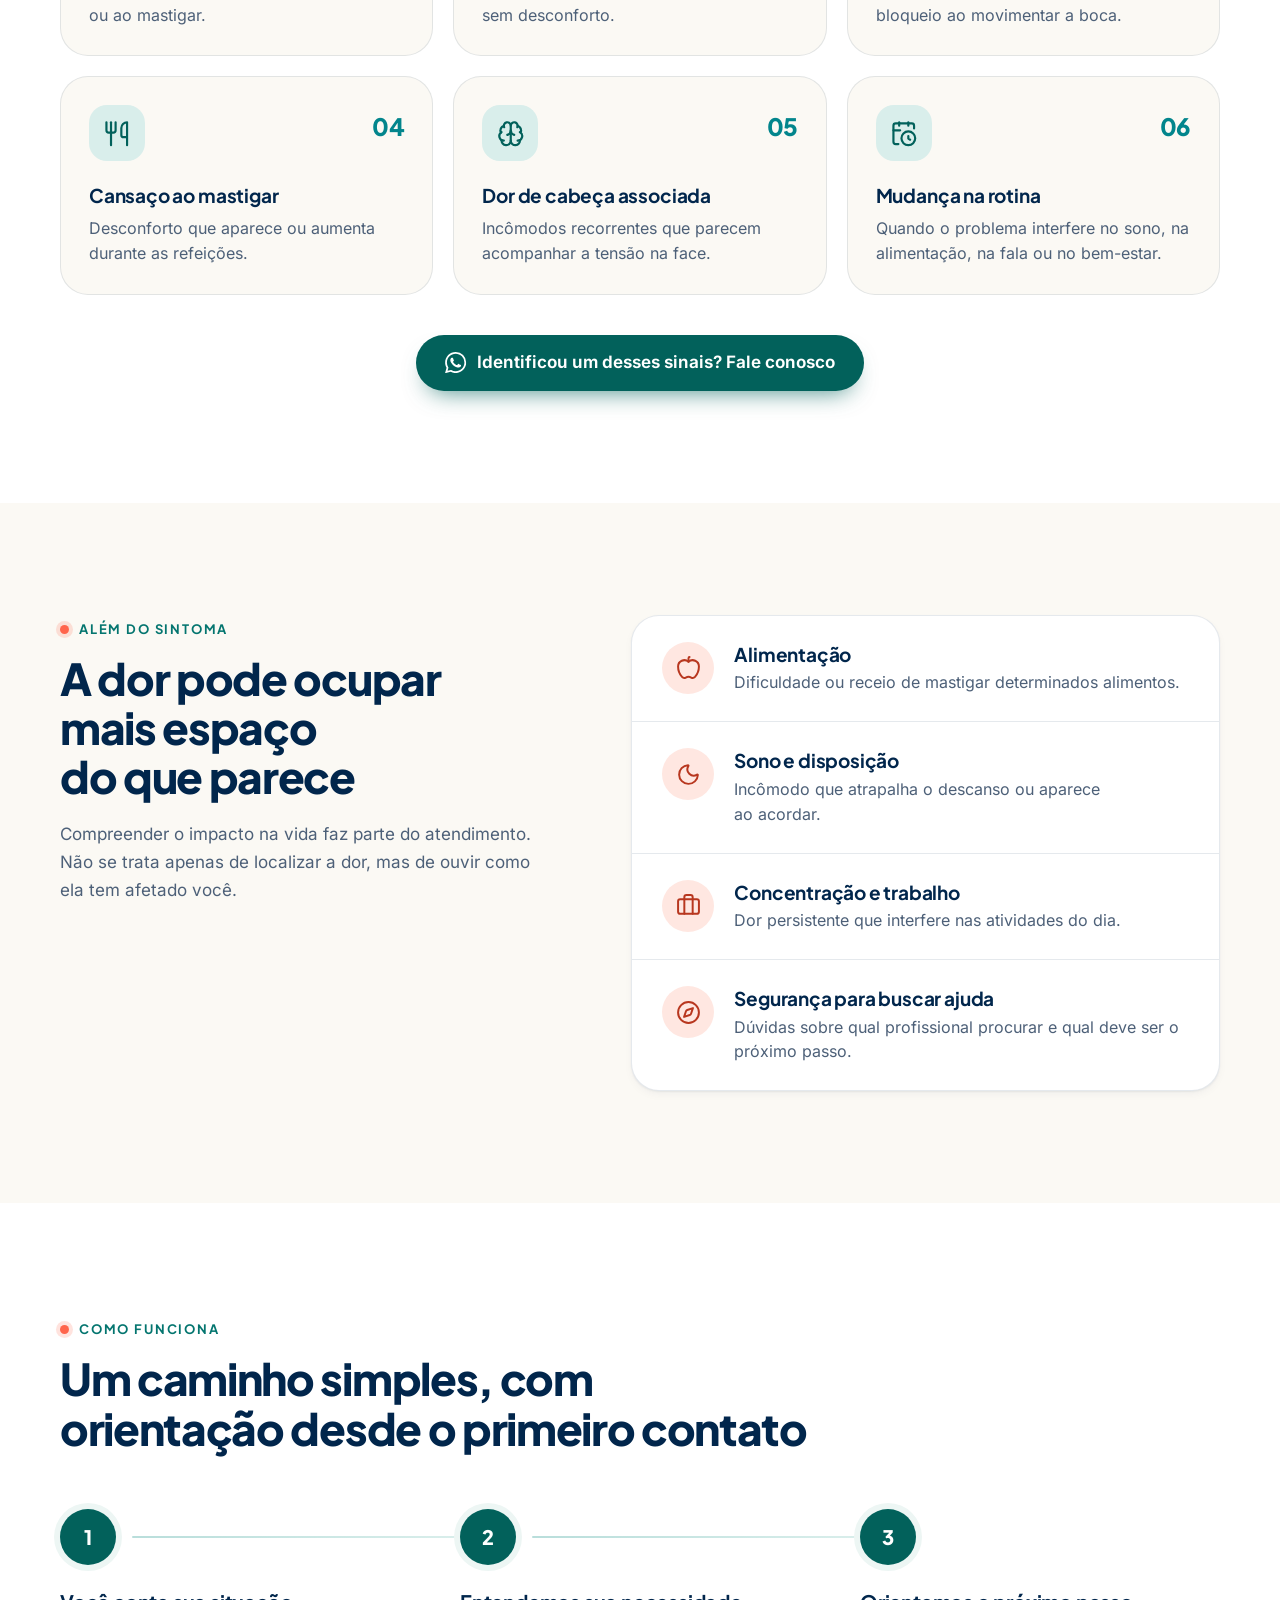
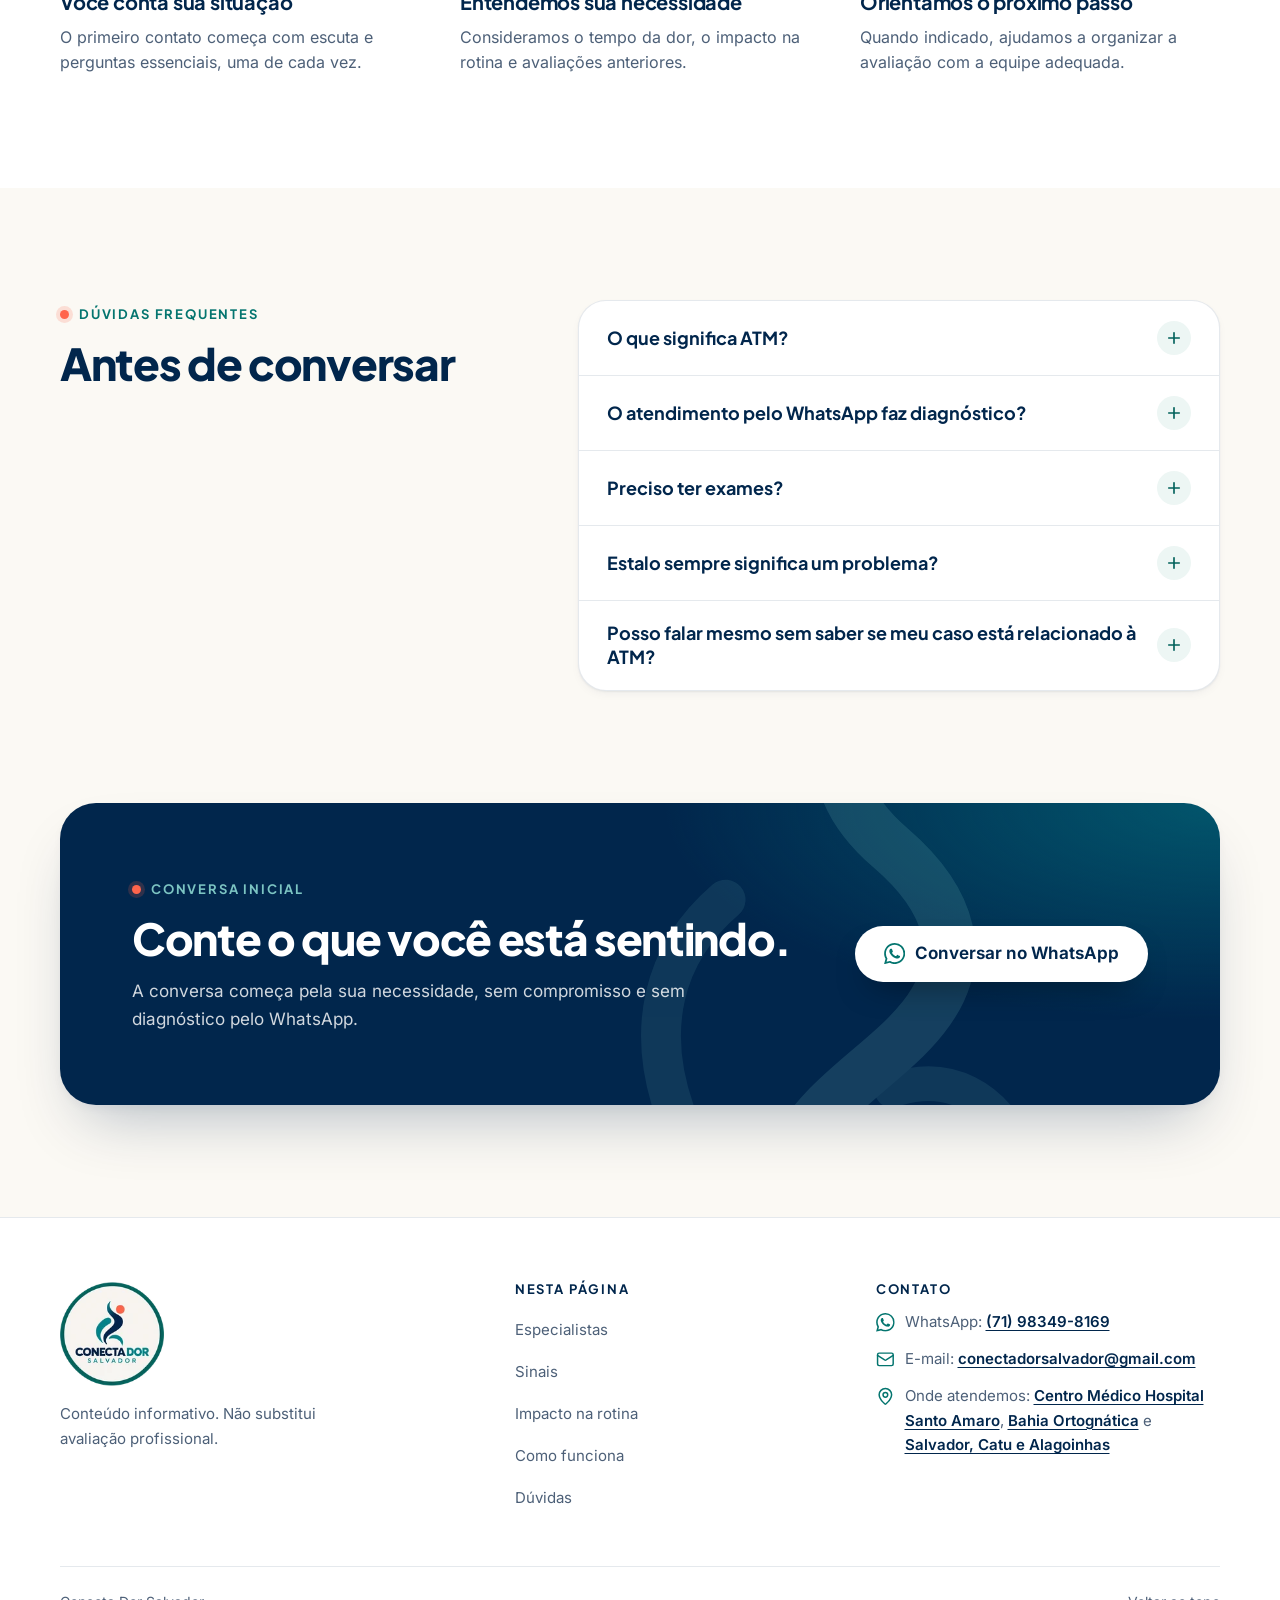
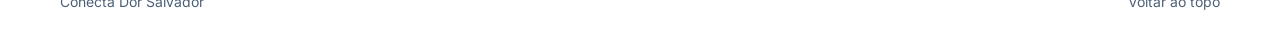
==== commit 0aabcf0d: "Informa os convênios da Dra. Carla Chagas A Dra. Carla atende os mesmos convênios do Dr. Lucas: plan" ====
--- a/index.html
+++ b/index.html
@@ -26,7 +26,7 @@
 
   <link rel="preload" href="assets/fonts/plus-jakarta-sans-latin-wght-normal.woff2" as="font" type="font/woff2" crossorigin>
   <link rel="preload" href="assets/fonts/inter-latin-wght-normal.woff2" as="font" type="font/woff2" crossorigin>
-  <link rel="stylesheet" href="assets/css/styles.css?v=4">
+  <link rel="stylesheet" href="assets/css/styles.css?v=5">
   <script>document.documentElement.classList.add('js');</script>
   <script src="assets/js/main.js?v=3" defer></script>
   <!-- Meta Pixel Code -->
@@ -540,7 +540,10 @@
             </div>
             <div class="fact" data-reveal>
               <dt><span class="fact__icon" aria-hidden="true"><svg class="icon"><use href="#i-shield-check"/></svg></span>Convênios</dt>
-              <dd><strong class="fact__who">Dr. Lucas Cerqueira:</strong> planos de saúde com cobertura hospitalar, exceto Promédica e Hapvida.<span class="fact__note">Para a Dra. Carla Chagas, consulte os convênios aceitos pelo WhatsApp.</span></dd>
+              <dd>
+                <span class="fact__line"><strong class="fact__who">Dr. Lucas Cerqueira:</strong> planos de saúde com cobertura hospitalar, exceto Promédica e Hapvida.</span>
+                <span class="fact__line"><strong class="fact__who">Dra. Carla Chagas:</strong> planos de saúde com cobertura hospitalar, exceto Promédica e Hapvida.</span>
+              </dd>
             </div>
           </dl>
           <div class="team__cta" data-reveal>
--- a/assets/css/styles.css
+++ b/assets/css/styles.css
@@ -2159,6 +2159,14 @@
   font-weight: 650;
 }
 
+.fact__line {
+  display: block;
+}
+
+.fact__line + .fact__line {
+  margin-top: 8px;
+}
+
 @media (min-width: 600px) {
   .doctor__content {
     padding: 24px;
